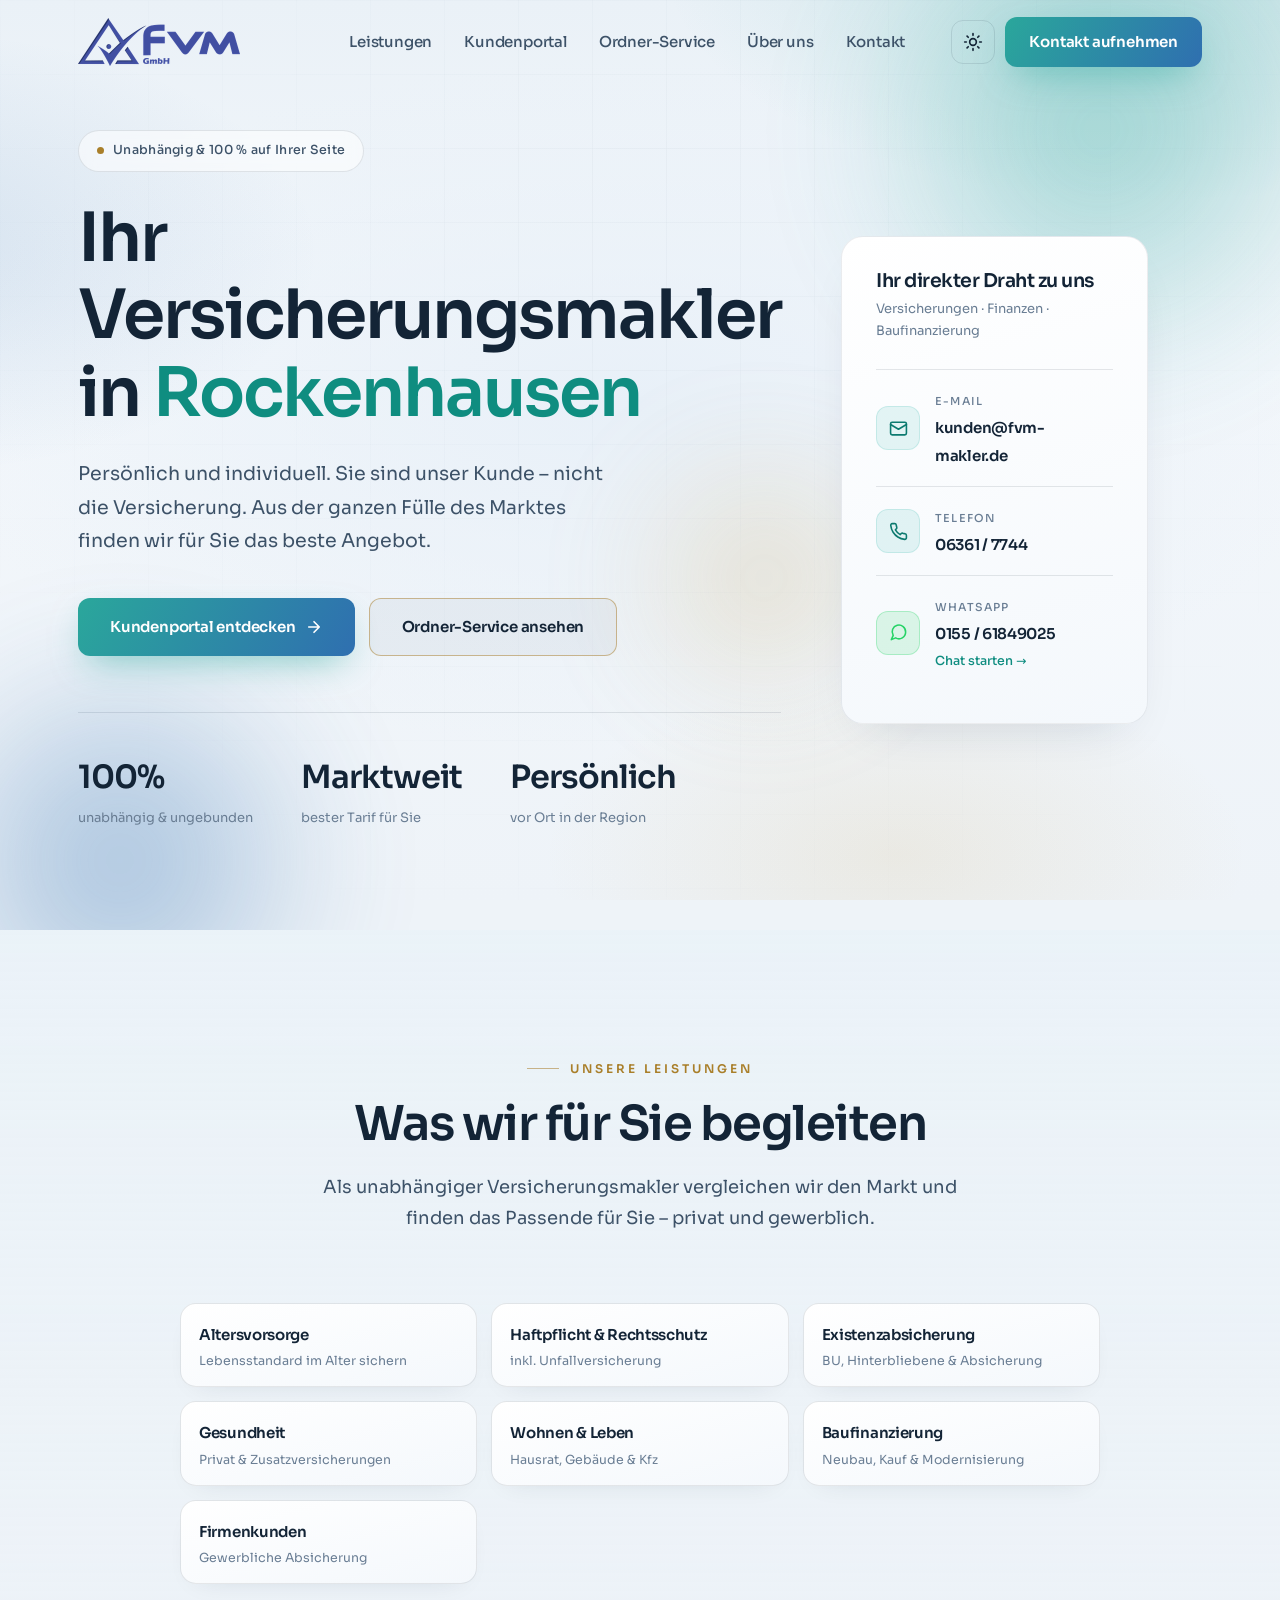
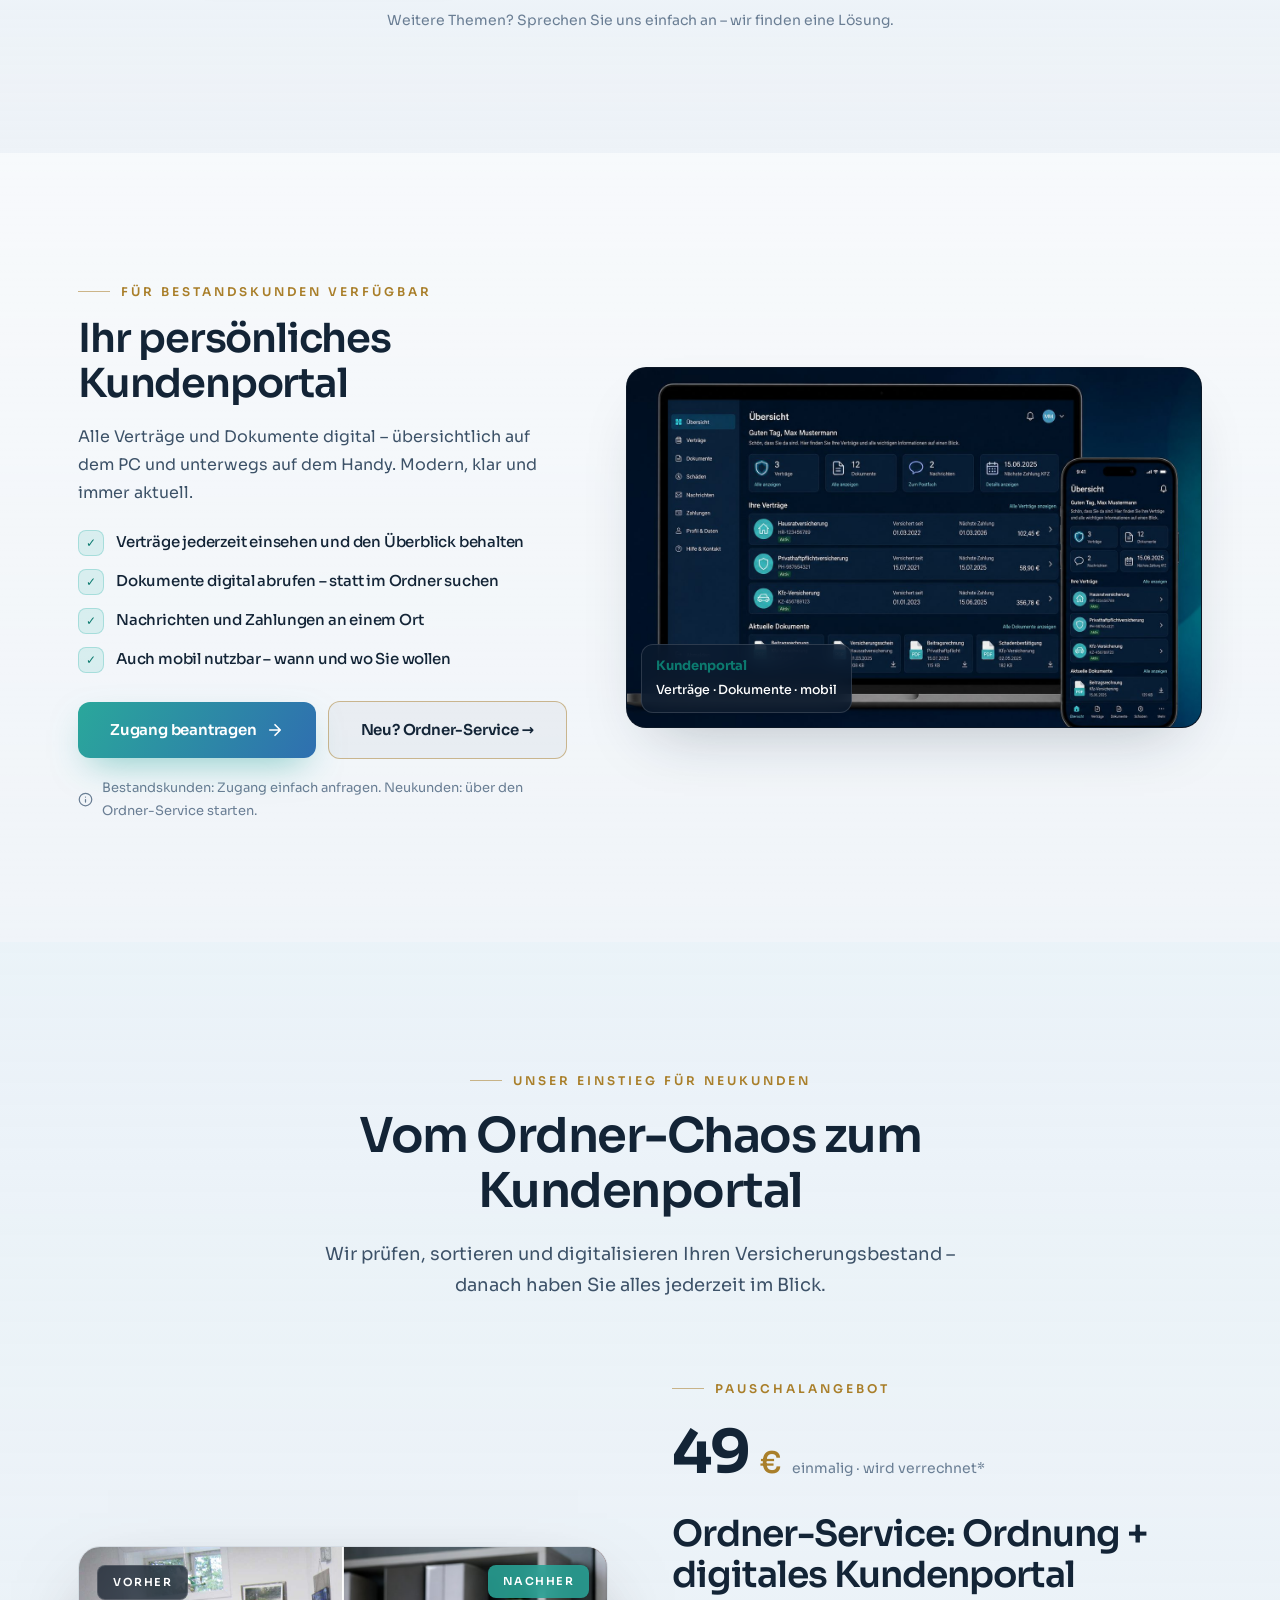
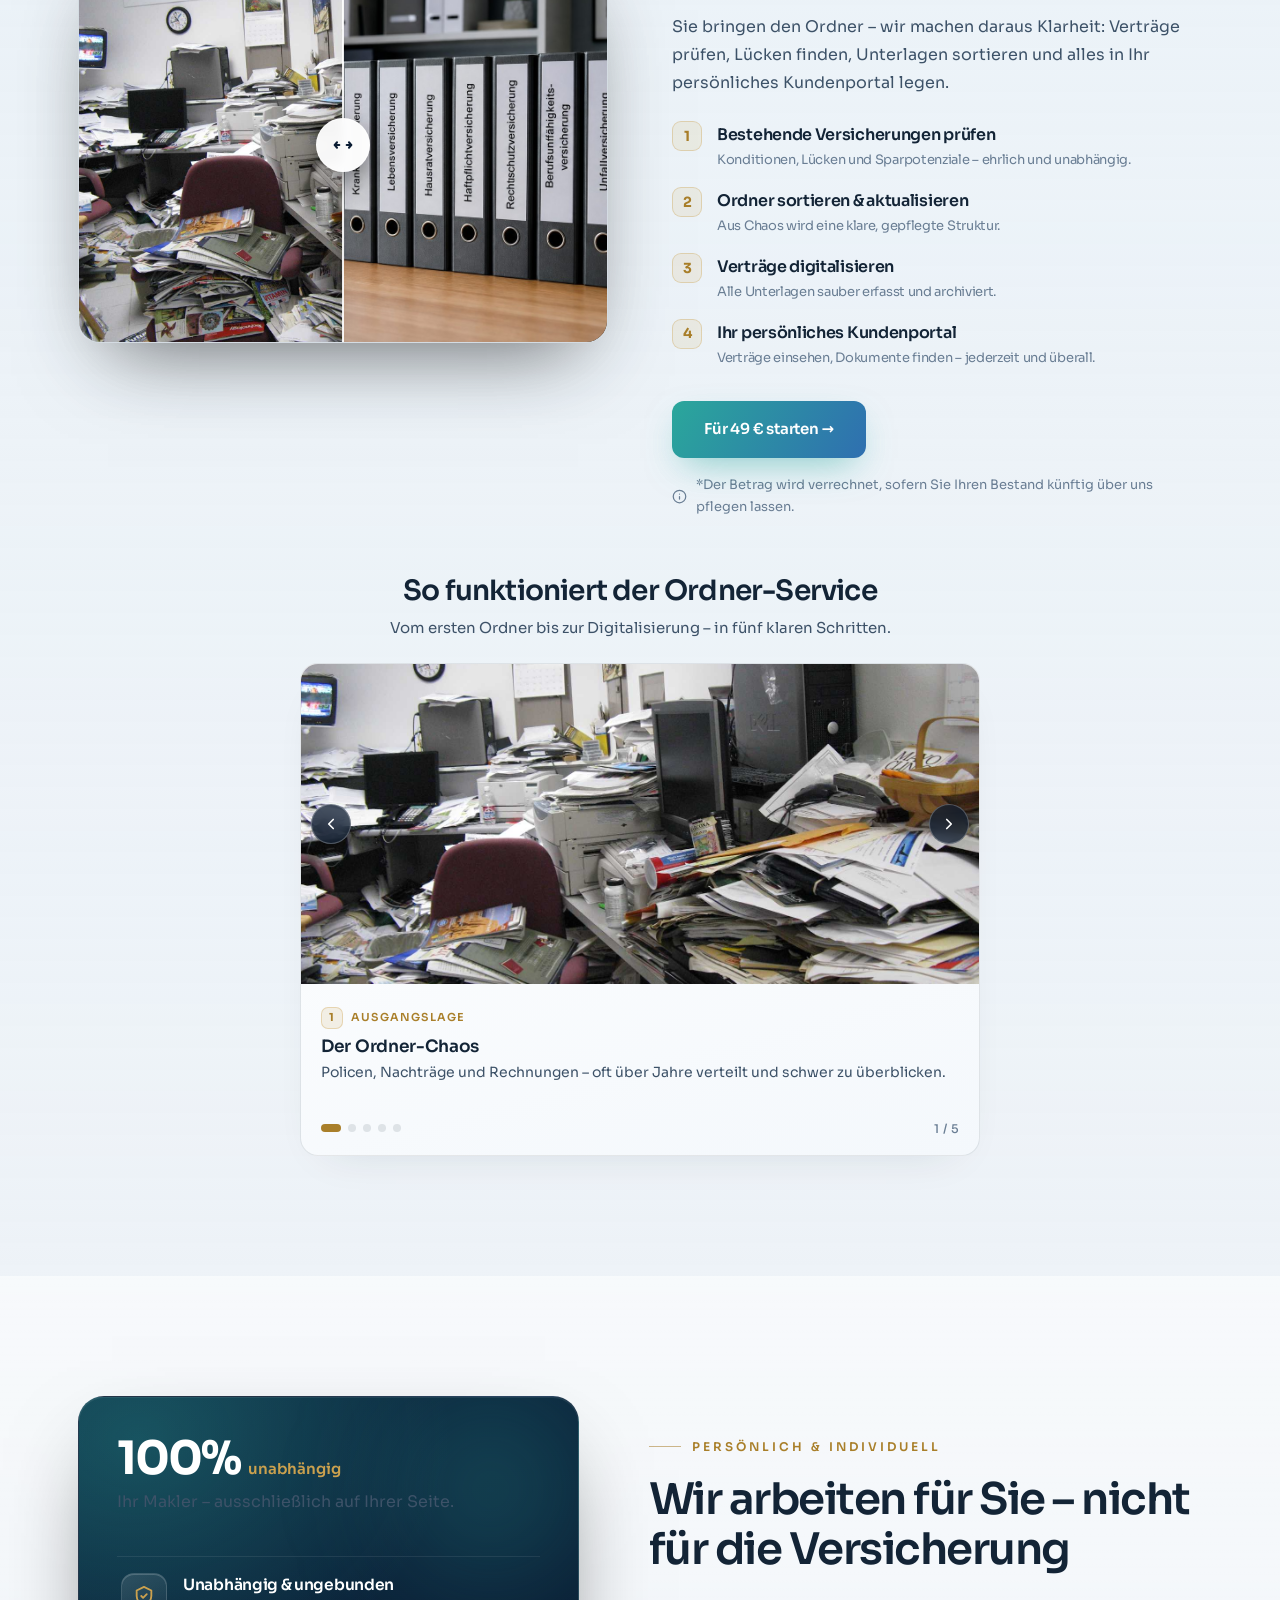
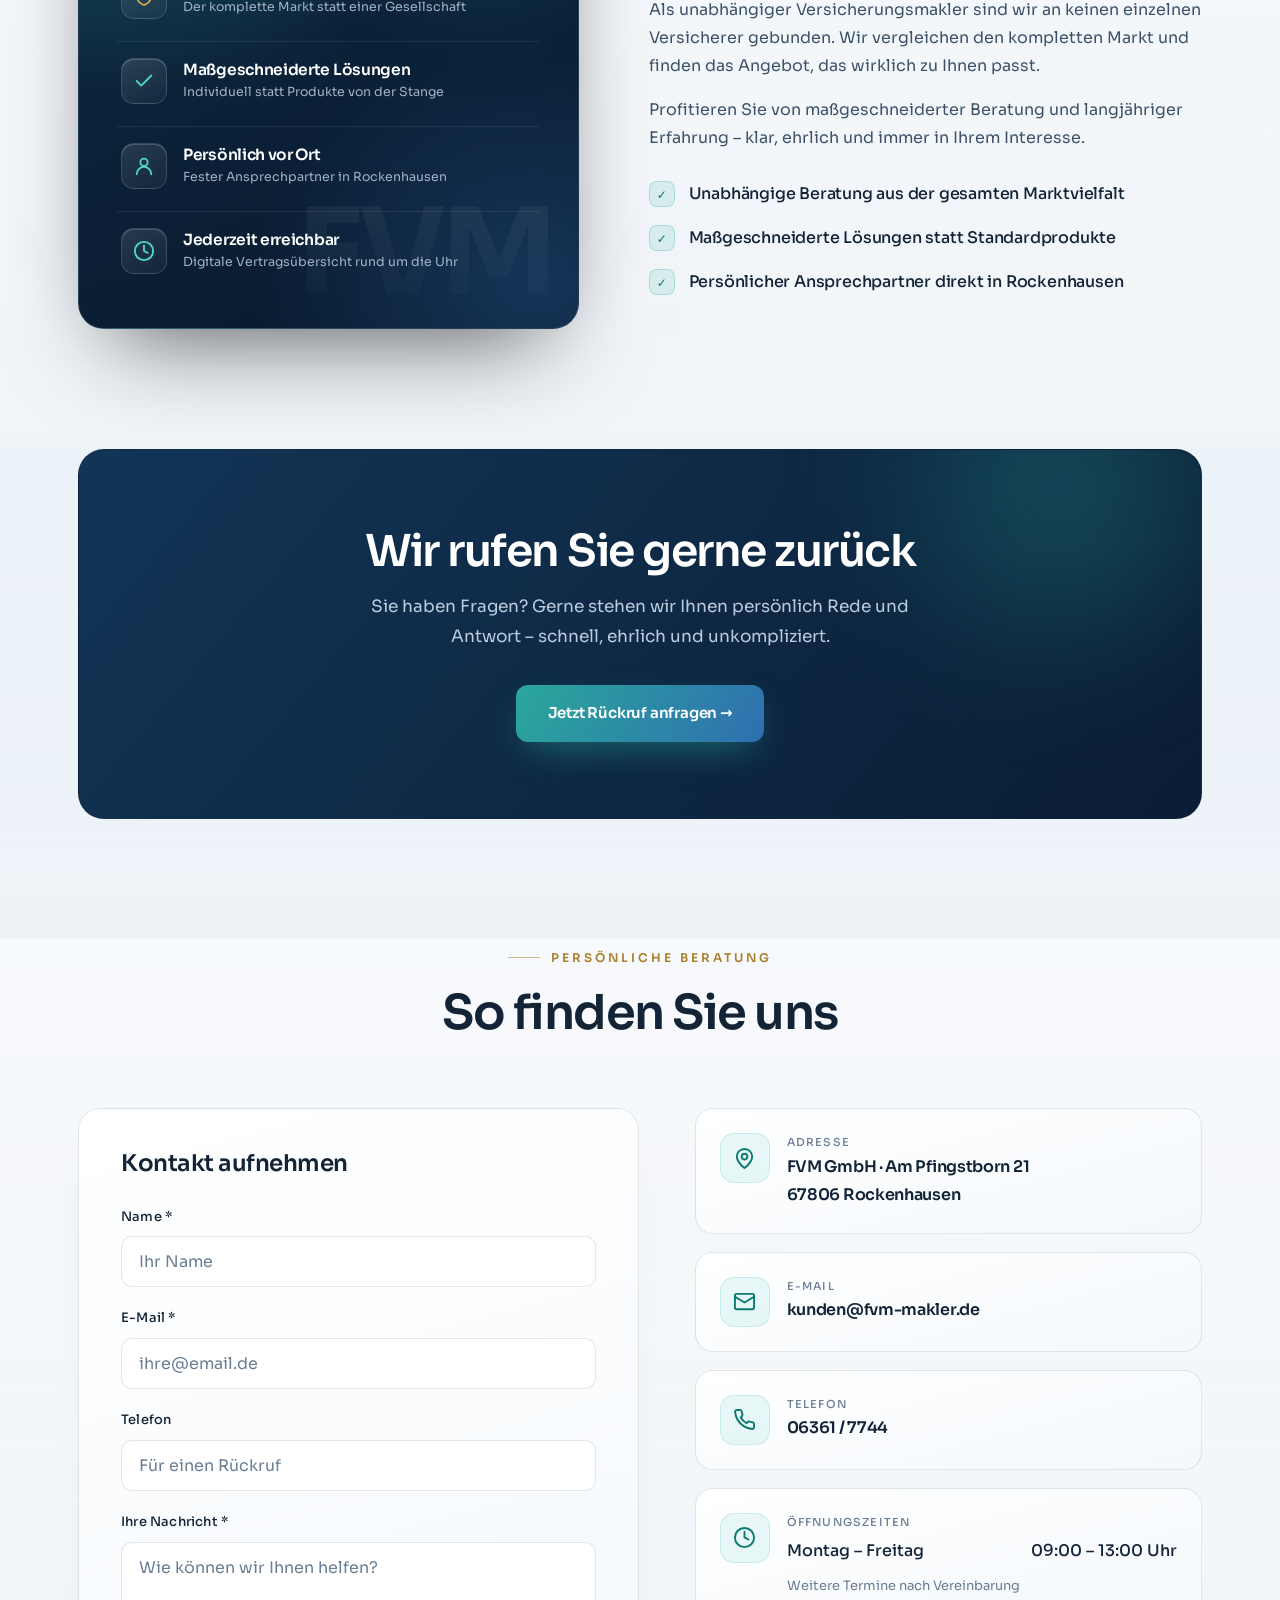
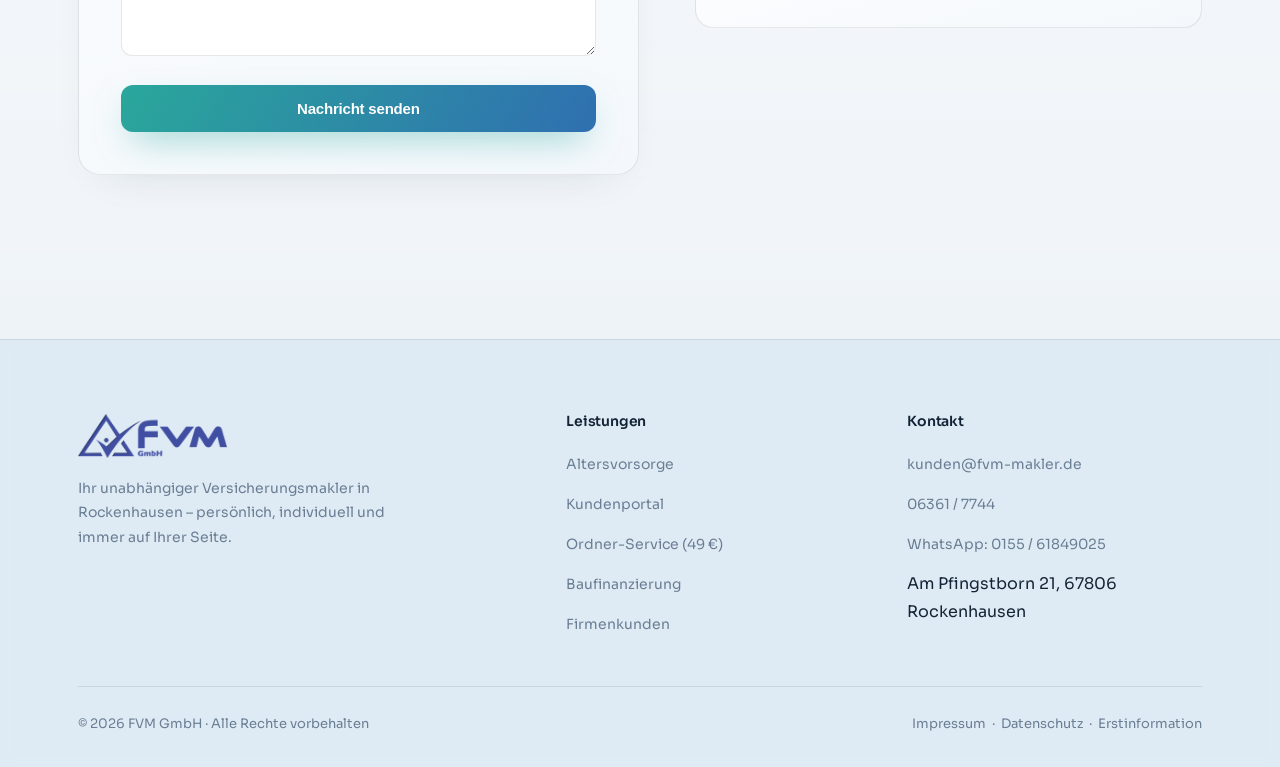
==== index.html @ 905af6f3 "Allow vertical page scroll over before-after image on touch. Co-authored-by: Cursor <cursoragent@cur" ====
<!DOCTYPE html>
<html lang="de" data-theme="light">
<head>
<meta charset="UTF-8">
<meta name="viewport" content="width=device-width, initial-scale=1.0">
<title>FVM GmbH – Ihr Versicherungsmakler in Rockenhausen</title>
<meta name="description" content="FVM GmbH – Ihr unabhängiger Versicherungsmakler in Rockenhausen. Persönliche Beratung, Ordner-Service &amp; digitale Vertragsverwaltung.">
<link rel="icon" type="image/png" href="assets/favicon.png">
<link rel="preconnect" href="https://fonts.googleapis.com">
<link rel="preconnect" href="https://fonts.gstatic.com" crossorigin>
<link href="https://fonts.googleapis.com/css2?family=Sora:wght@300;400;500;600;700;800&display=swap" rel="stylesheet">
<style>
:root, [data-theme="dark"]{
  --bg:#0a1a2f; --ink:#eef3f9; --soft:#aebfd0; --muted:#7387a0; --line:rgba(255,255,255,.08);
  --teal:#33b7ac; --teal2:#4fd6c9; --gold:#cba14e;
  --card-grad:linear-gradient(160deg,rgba(255,255,255,.045),rgba(255,255,255,.014));
  --field-bg:rgba(6,16,30,.55);
  --page-bg:radial-gradient(85% 55% at 82% -8%,#153356 0%,transparent 58%),radial-gradient(65% 48% at -5% 32%,#0d2743 0%,transparent 58%),radial-gradient(75% 55% at 62% 108%,#12314f 0%,transparent 58%),linear-gradient(180deg,#0a1a2f 0%,#0b1d34 42%,#081627 100%);
  --header-bg:rgba(10,26,47,.72); --footer-bg:rgba(5,13,24,.65);
  --grid-op:.022; --hair:rgba(203,161,78,.55);
}
[data-theme="light"]{
  --bg:#eef3f8; --ink:#132436; --soft:#3d5268; --muted:#6a7e94; --line:rgba(19,36,54,.11);
  --teal:#0f8d80; --teal2:#0c7a6f; --gold:#a97f2a;
  --card-grad:linear-gradient(165deg,#ffffff 0%,#f4f8fc 100%);
  --field-bg:#ffffff;
  --page-bg:
    radial-gradient(70% 50% at 90% -5%,rgba(42,167,155,.18) 0%,transparent 55%),
    radial-gradient(60% 45% at -8% 28%,rgba(47,111,176,.14) 0%,transparent 55%),
    radial-gradient(55% 40% at 70% 95%,rgba(203,161,78,.12) 0%,transparent 50%),
    radial-gradient(80% 55% at 50% 45%,#e8f0f8 0%,transparent 70%),
    linear-gradient(180deg,#eaf1f7 0%,#f3f7fb 40%,#eef3f8 100%);
  --header-bg:rgba(238,243,248,.86); --footer-bg:rgba(220,232,242,.78);
  --grid-op:.055; --hair:rgba(169,127,42,.55);
  --section-tint:rgba(255,255,255,.45);
}
*{margin:0;padding:0;box-sizing:border-box}
html{scroll-behavior:smooth;overflow-x:clip}
body{font-family:'Sora',system-ui,sans-serif;color:var(--ink);background:var(--bg);line-height:1.75;-webkit-font-smoothing:antialiased;overflow-x:clip;overscroll-behavior-x:none;width:100%;max-width:100%;transition:background .5s,color .5s;font-weight:400}
h1,h2,h3,h4{font-family:'Sora',sans-serif;line-height:1.14;color:var(--ink);letter-spacing:-1.2px;font-weight:600}
[data-theme="dark"] h1,[data-theme="dark"] h2,[data-theme="dark"] h3,[data-theme="dark"] h4{color:#fff}
a{text-decoration:none;color:inherit}
.container{max-width:1180px;margin:0 auto;padding:0 28px}
.btn{position:relative;display:inline-flex;align-items:center;gap:9px;padding:15px 32px;border-radius:12px;font-weight:600;font-size:15px;letter-spacing:-.2px;transition:.35s cubic-bezier(.2,.8,.2,1);cursor:pointer;border:none;overflow:hidden}
.btn-primary{background:linear-gradient(120deg,#2aa79b,#2f6fb0);color:#fff;box-shadow:0 14px 36px -12px rgba(42,167,155,.6)}
.btn-primary:hover{transform:translateY(-3px);box-shadow:0 22px 46px -12px rgba(42,167,155,.75)}
.btn-primary::after{content:"";position:absolute;inset:0;background:linear-gradient(120deg,transparent,rgba(255,255,255,.35),transparent);transform:translateX(-120%);transition:.6s}
.btn-primary:hover::after{transform:translateX(120%)}
.btn-ghost{background:rgba(255,255,255,.06);color:var(--ink);border:1.5px solid rgba(203,161,78,.55)}
[data-theme="dark"] .btn-ghost{color:#fff;background:rgba(255,255,255,.08)}
[data-theme="light"] .btn-ghost{background:rgba(19,36,54,.04);border-color:rgba(169,127,42,.5)}
.btn-ghost:hover{border-color:var(--gold);background:rgba(203,161,78,.14);transform:translateY(-3px);color:var(--ink)}
[data-theme="dark"] .btn-ghost:hover{color:#fff}
.reveal{opacity:0;transform:translateY(30px);transition:1s cubic-bezier(.2,.8,.2,1)}
.reveal.in{opacity:1;transform:none}

.page-bg{position:fixed;inset:0;z-index:-2;background:var(--page-bg);transition:background .5s}
.page-grid{position:fixed;inset:0;z-index:-1;background-image:linear-gradient(rgba(120,140,160,var(--grid-op)) 1px,transparent 1px),linear-gradient(90deg,rgba(120,140,160,var(--grid-op)) 1px,transparent 1px);background-size:74px 74px;mask-image:radial-gradient(circle at 50% 25%,#000,transparent 88%);pointer-events:none}

/* golden hairline accent */
.eyebrow{display:inline-flex;align-items:center;gap:11px;color:var(--gold);font-weight:600;font-size:12px;letter-spacing:3px;text-transform:uppercase;margin-bottom:18px}
.eyebrow::before{content:"";width:32px;height:1px;background:var(--hair)}

/* HEADER */
header{position:fixed;top:0;left:0;right:0;z-index:220;transition:background .4s,border-color .4s}
header.scrolled{background:var(--header-bg);border-bottom:1px solid var(--line)}
[data-theme="dark"] header.scrolled{background:rgba(10,26,47,.94)}
[data-theme="light"] header.scrolled{background:rgba(238,243,248,.94)}
.nav{display:flex;align-items:center;justify-content:space-between;height:84px;gap:20px;position:relative;z-index:221}
.logo{display:flex;align-items:center;gap:13px;font-weight:700;font-size:21px;letter-spacing:-.5px;color:var(--ink)}
[data-theme="dark"] .logo{color:#fff}
.logo img{height:48px;width:auto;display:block;object-fit:contain}
[data-theme="dark"] .logo img{filter:brightness(0) invert(1)}
[data-theme="light"] .logo img{filter:none}
footer .logo img{height:44px}
.navlinks{display:flex;gap:38px;list-style:none;font-weight:500;font-size:15px;letter-spacing:-.2px;margin:0;padding:0}
.navlinks a{color:var(--soft);transition:.25s;position:relative}
.navlinks a::after{content:"";position:absolute;left:0;bottom:-7px;width:0;height:1.5px;background:var(--gold);transition:.3s}
.navlinks a:hover::after{width:100%}
.navlinks a:hover{color:var(--ink)}
[data-theme="dark"] .navlinks a:hover{color:#fff}
@media(min-width:901px){
  .navlinks{
    position:fixed;top:0;left:max(180px,16vw);right:max(200px,18vw);height:84px;z-index:210;
    align-items:center;justify-content:center;flex-direction:row;gap:32px;
    background:transparent;border:none;transform:none;overflow:visible;
    pointer-events:none;padding:0;width:auto;bottom:auto;max-height:none
  }
  .navlinks li{pointer-events:auto;width:auto}
  .nav-cta-mobile{display:none!important}
}
.nav-actions{display:flex;align-items:center;gap:10px;flex-shrink:0}
.nav-cta-desktop{display:inline-flex}
.theme-toggle{width:44px;height:44px;border-radius:12px;border:1px solid var(--line);background:transparent;color:var(--ink);display:grid;place-items:center;cursor:pointer;transition:border-color .25s,color .25s;flex-shrink:0}
[data-theme="dark"] .theme-toggle{color:#fff}
.theme-toggle:hover{border-color:var(--gold);color:var(--gold)}
.theme-toggle svg{width:20px;height:20px}
.theme-toggle .sun{display:none}
[data-theme="light"] .theme-toggle .sun{display:block}
[data-theme="light"] .theme-toggle .moon{display:none}
.burger{display:none;width:44px;height:44px;border-radius:12px;border:1px solid var(--line);background:transparent;cursor:pointer;color:var(--ink);align-items:center;justify-content:center;flex-shrink:0;transition:.25s}
[data-theme="dark"] .burger{color:#fff}
.burger:hover{border-color:var(--gold);color:var(--gold)}
.burger svg{width:22px;height:22px}
.burger .icon-close{display:none}
.burger.open .icon-menu{display:none}
.burger.open .icon-close{display:block}
.nav-backdrop{position:fixed;inset:0;top:0;background:rgba(4,10,18,.62);backdrop-filter:blur(4px);z-index:180;opacity:0;visibility:hidden;transition:opacity .3s,visibility .3s;pointer-events:none}
.nav-backdrop.open{opacity:1;visibility:visible;pointer-events:auto}
.nav-cta-mobile{display:none}

/* HERO */
.hero{position:relative;min-height:100vh;display:flex;align-items:center;overflow:hidden;padding:130px 0 100px}
.orb{position:absolute;border-radius:50%;filter:blur(70px);opacity:.42;animation:float 16s ease-in-out infinite;z-index:0}
[data-theme="light"] .orb{opacity:.42;filter:blur(60px)}
.orb.a{width:540px;height:540px;background:radial-gradient(circle,#2aa79b,transparent 70%);top:-140px;right:-90px}
.orb.b{width:460px;height:460px;background:radial-gradient(circle,#2f6fb0,transparent 70%);bottom:-160px;left:-110px;animation-delay:-6s}
.orb.c{width:300px;height:300px;background:radial-gradient(circle,#cba14e,transparent 70%);top:46%;left:48%;opacity:.16;animation-delay:-10s}
[data-theme="light"] .orb.c{opacity:.28}
@keyframes float{0%,100%{transform:translate(0,0) scale(1)}50%{transform:translate(34px,-32px) scale(1.07)}}
.hero .container{position:relative;z-index:3;display:grid;grid-template-columns:1.15fr .85fr;gap:60px;align-items:center;width:100%}
.badge{display:inline-flex;align-items:center;gap:9px;background:transparent;border:1px solid var(--line);padding:9px 18px;border-radius:50px;font-size:12.5px;font-weight:500;letter-spacing:.3px;margin-bottom:28px;color:var(--soft)}
.badge .dot{width:7px;height:7px;background:var(--gold);border-radius:50%;animation:pulse 2.4s infinite}
@keyframes pulse{0%{box-shadow:0 0 0 0 rgba(203,161,78,.5)}70%{box-shadow:0 0 0 9px rgba(203,161,78,0)}100%{box-shadow:0 0 0 0 rgba(203,161,78,0)}}
.hero h1{font-size:clamp(40px,5.4vw,68px);font-weight:600;margin-bottom:26px;letter-spacing:-2px}
.hero h1 em{font-style:normal;color:var(--teal2)}
[data-theme="light"] .hero h1 em{color:var(--teal)}
.hero p{font-size:19px;color:var(--soft);max-width:540px;margin-bottom:40px;font-weight:400}
.hero-cta{display:flex;gap:14px;flex-wrap:wrap}
.hero-stats{display:flex;gap:48px;margin-top:56px;padding-top:36px;border-top:1px solid var(--line)}
.hero-stats .num{font-size:32px;font-weight:600;color:var(--ink);letter-spacing:-1px}
[data-theme="dark"] .hero-stats .num{color:#fff}
.hero-stats .lbl{font-size:13px;color:var(--muted);font-weight:400;margin-top:2px}
.glass-card{background:var(--card-grad);border:1px solid var(--line);backdrop-filter:blur(22px);border-radius:22px;padding:34px;box-shadow:0 34px 80px -30px rgba(0,0,0,.55)}
[data-theme="light"] .glass-card{box-shadow:0 22px 50px -28px rgba(19,36,54,.18),0 1px 0 rgba(255,255,255,.8) inset;border-color:rgba(19,36,54,.08)}
[data-theme="light"] section.block:nth-of-type(odd){background:linear-gradient(180deg,rgba(255,255,255,.55),rgba(255,255,255,.15))}
[data-theme="light"] section.block:nth-of-type(even){background:linear-gradient(180deg,rgba(232,242,248,.55),rgba(238,243,248,.2))}
[data-theme="light"] .topic-pill{box-shadow:0 10px 28px -18px rgba(19,36,54,.16)}
[data-theme="light"] .topic-pill:hover{box-shadow:0 16px 36px -20px rgba(19,36,54,.22)}
[data-theme="light"] .info-box,[data-theme="light"] .slider{box-shadow:0 18px 44px -28px rgba(19,36,54,.16)}
[data-theme="light"] .portal-visual{box-shadow:0 28px 60px -28px rgba(19,36,54,.28)}
[data-theme="light"] .badge{background:rgba(255,255,255,.55);backdrop-filter:blur(8px)}
[data-theme="light"] .page-grid{opacity:.85}
.glass-card h3{font-size:19px;margin-bottom:5px;font-weight:600;letter-spacing:-.5px}
.glass-card .sub{font-size:13px;color:var(--muted);margin-bottom:26px;font-weight:400}
.gc-row{display:flex;align-items:center;gap:15px;padding:16px 0;border-top:1px solid var(--line);transition:.25s}
.gc-row:hover{padding-left:4px}
.gc-row .ic{width:44px;height:44px;border-radius:12px;background:rgba(51,183,172,.12);color:var(--teal2);display:grid;place-items:center;flex-shrink:0;border:1px solid rgba(51,183,172,.18)}
.gc-row .k{font-size:11px;color:var(--muted);text-transform:uppercase;letter-spacing:1.2px;font-weight:500}
.gc-row .v{font-weight:600;font-size:15px;color:var(--ink);letter-spacing:-.3px}
[data-theme="dark"] .gc-row .v{color:#fff}
.gc-row svg{width:19px;height:19px}

section.block{padding:120px 0;position:relative}
.head-center{text-align:center;max-width:660px;margin:0 auto 68px}
.head-center .eyebrow{justify-content:center}
.head-center h2{font-size:clamp(32px,4vw,48px);font-weight:600;margin-bottom:20px;letter-spacing:-1.5px}
.head-center p{color:var(--soft);font-size:18px;font-weight:400}

/* ABOUT */
.about{display:grid;grid-template-columns:.95fr 1.05fr;gap:70px;align-items:center}
.about-visual{position:relative;border-radius:26px;min-height:480px;padding:38px;display:flex;flex-direction:column;justify-content:center;gap:6px;background:
  radial-gradient(120% 90% at 12% 8%,rgba(51,183,172,.28),transparent 52%),
  radial-gradient(110% 90% at 92% 92%,rgba(47,111,176,.32),transparent 52%),
  linear-gradient(155deg,#0e2f45 0%,#0b2138 50%,#08182c 100%);
  overflow:hidden;box-shadow:0 40px 90px -34px rgba(0,0,0,.65),inset 0 1px 0 rgba(255,255,255,.07);border:1px solid rgba(255,255,255,.1)}
.about-visual .glow{position:absolute;width:55%;height:55%;top:-10%;right:-10%;background:radial-gradient(circle,rgba(51,183,172,.28),transparent 70%);filter:blur(50px);pointer-events:none;animation:panelglow 10s ease-in-out infinite}
@keyframes panelglow{0%,100%{transform:translate(0,0) scale(1);opacity:.8}50%{transform:translate(-16px,18px) scale(1.1);opacity:1}}
.about-visual .watermark{position:absolute;right:26px;bottom:14px;font-size:120px;font-weight:700;letter-spacing:-6px;line-height:1;background:linear-gradient(180deg,rgba(255,255,255,.06),rgba(255,255,255,.01));-webkit-background-clip:text;background-clip:text;-webkit-text-fill-color:transparent;pointer-events:none}
.panel-head{position:relative;z-index:2;margin-bottom:18px}
.panel-head .kpi{display:flex;align-items:baseline;gap:8px}
.panel-head .kpi b{font-size:46px;font-weight:700;color:#fff;letter-spacing:-2px;line-height:1}
.panel-head .kpi span{font-size:15px;color:#cba14e;font-weight:600}
.panel-head p{color:rgba(238,243,249,.78);font-size:14px;margin-top:6px;font-weight:400}
.trust-item{position:relative;z-index:2;display:flex;align-items:center;gap:16px;padding:16px 4px;border-top:1px solid rgba(255,255,255,.08);transition:.35s cubic-bezier(.2,.8,.2,1)}
.trust-item:hover{padding-left:12px}
.trust-item .ic{width:46px;height:46px;border-radius:13px;background:linear-gradient(150deg,rgba(255,255,255,.12),rgba(255,255,255,.03));border:1px solid rgba(255,255,255,.14);display:grid;place-items:center;color:#4fd6c9;flex-shrink:0;box-shadow:inset 0 1px 0 rgba(255,255,255,.18);transition:.35s}
.trust-item:hover .ic{color:#fff;background:linear-gradient(135deg,#33b7ac,#2f6fb0);border-color:transparent}
.trust-item.gold .ic{color:#cba14e}
.trust-item.gold:hover .ic{background:linear-gradient(135deg,#e0be74,#c19233);color:#fff}
.trust-item .ic svg{width:22px;height:22px}
.trust-item .tt{display:block;font-size:15.5px;font-weight:600;color:#fff;letter-spacing:-.3px;line-height:1.3}
.trust-item .td{display:block;font-size:12.5px;color:rgba(174,191,208,.92);font-weight:400;margin-top:3px;line-height:1.4}
@media(max-width:900px){.about-visual{min-height:auto;padding:30px}.about-visual .watermark{font-size:90px}}
.about h2{font-size:clamp(30px,3.4vw,44px);font-weight:600;margin-bottom:22px;letter-spacing:-1.5px}
.about p{color:var(--soft);font-size:16px;margin-bottom:16px;font-weight:400}
.check-list{list-style:none;margin-top:28px;display:grid;gap:16px}
.check-list li{display:flex;gap:14px;align-items:center;font-weight:500;color:var(--ink);letter-spacing:-.2px}
[data-theme="dark"] .check-list li{color:#fff}
.check-list .ck{width:26px;height:26px;border-radius:8px;background:rgba(51,183,172,.14);border:1px solid rgba(51,183,172,.3);color:var(--teal2);display:grid;place-items:center;font-size:12px;flex-shrink:0}

/* SERVICES */
.topics{max-width:920px;margin:0 auto}
.topics-grid{display:grid;grid-template-columns:repeat(3,1fr);gap:14px;list-style:none;margin:0;padding:0}
.topic-pill{position:relative;display:block;background:var(--card-grad);border:1px solid var(--line);border-radius:16px;padding:18px 18px 16px;overflow:hidden;backdrop-filter:blur(4px);transition:.35s cubic-bezier(.2,.8,.2,1)}
.topic-pill::before{content:"";position:absolute;top:0;left:0;right:0;height:2px;background:linear-gradient(120deg,var(--gold),transparent);transform:scaleX(0);transform-origin:left;transition:.35s}
.topic-pill:hover{transform:translateY(-3px);border-color:rgba(203,161,78,.35);box-shadow:0 18px 40px -28px rgba(0,0,0,.45)}
.topic-pill:hover::before{transform:scaleX(1)}
.topic-pill strong{display:block;font-size:15px;font-weight:600;letter-spacing:-.3px;color:var(--ink);margin-bottom:4px}
[data-theme="dark"] .topic-pill strong{color:#fff}
.topic-pill span{display:block;font-size:12.5px;font-weight:400;color:var(--muted);line-height:1.45}
.topics-note{text-align:center;margin-top:24px;font-size:14px;color:var(--muted);font-weight:400}
@media(max-width:900px){.topics-grid{grid-template-columns:repeat(2,1fr);gap:12px}}
@media(max-width:640px){
  .topics-grid{grid-template-columns:repeat(2,1fr);gap:10px}
  .topic-pill{padding:14px 14px 12px;border-radius:14px}
  .topic-pill strong{font-size:13.5px}
  .topic-pill span{font-size:11.5px}
  .topic-pill:hover{transform:none}
}

/* ORDNER-SERVICE */
.svc{display:grid;grid-template-columns:1fr 1fr;gap:64px;align-items:center}
.ba{position:relative;width:100%;aspect-ratio:4/3;border-radius:22px;overflow:hidden;box-shadow:0 34px 80px -30px rgba(0,0,0,.6);border:1px solid var(--line);user-select:none;touch-action:pan-y;cursor:ew-resize}
.ba img{position:absolute;inset:0;width:100%;height:100%;object-fit:cover;pointer-events:none}
.ba .after{clip-path:inset(0 0 0 50%)}
.ba .lbl{position:absolute;top:18px;z-index:4;padding:7px 15px;border-radius:8px;font-weight:600;font-size:11px;letter-spacing:1.5px;backdrop-filter:blur(8px);pointer-events:none}
.ba .lbl.l{left:18px;background:rgba(15,25,40,.72);color:#fff;border:1px solid rgba(255,255,255,.15)}
.ba .lbl.r{right:18px;background:rgba(42,167,155,.85);color:#fff}
.ba .handle{position:absolute;top:0;bottom:0;left:50%;width:2px;background:rgba(255,255,255,.9);z-index:3;box-shadow:0 0 20px rgba(0,0,0,.5);transform:translateX(-50%);pointer-events:none}
.ba .knob{position:absolute;top:50%;left:50%;transform:translate(-50%,-50%);z-index:5;width:54px;height:54px;border-radius:50%;background:rgba(255,255,255,.95);backdrop-filter:blur(4px);box-shadow:0 10px 28px rgba(0,0,0,.45);display:grid;place-items:center;cursor:ew-resize;color:#0b1d34;border:1px solid rgba(255,255,255,.6);pointer-events:none}
.ba .knob svg{width:22px;height:22px}
.ba .range{position:absolute;inset:0;width:100%;height:100%;opacity:0;cursor:ew-resize;z-index:6;margin:0;pointer-events:none}
@media(hover:hover) and (pointer:fine){.ba .range{pointer-events:auto}}
.svc .price-tag{display:inline-flex;align-items:baseline;gap:11px;margin:6px 0 24px}
.svc .price-tag .amt{font-size:60px;font-weight:700;color:var(--ink);line-height:1;letter-spacing:-2px}
[data-theme="dark"] .svc .price-tag .amt{color:#fff}
.svc .price-tag .cur{font-size:30px;color:var(--gold);font-weight:600}
.svc .price-tag .note{font-size:14px;color:var(--muted);font-weight:400}
.svc h2{font-size:clamp(26px,3vw,36px);font-weight:600;margin-bottom:18px;letter-spacing:-1px}
.svc p{color:var(--soft);font-size:16px;margin-bottom:14px;font-weight:400}
.steps{list-style:none;display:grid;gap:15px;margin:24px 0 32px}
.steps li{display:flex;gap:15px;align-items:flex-start;font-weight:600;color:var(--ink);letter-spacing:-.3px}
[data-theme="dark"] .steps li{color:#fff}
.steps .n{width:30px;height:30px;border-radius:9px;background:rgba(203,161,78,.12);border:1px solid rgba(203,161,78,.35);color:var(--gold);display:grid;place-items:center;font-weight:700;font-size:14px;flex-shrink:0}
.steps small{display:block;color:var(--muted);font-weight:400;font-size:13px}
.hint{display:flex;align-items:center;gap:9px;font-size:13px;color:var(--muted);font-weight:400;margin-top:16px}
.hint svg{flex-shrink:0}
.story{margin-top:56px;max-width:680px;margin-left:auto;margin-right:auto}
.story-head{text-align:center;margin-bottom:22px}
.story-head h3{font-size:clamp(22px,3vw,28px);font-weight:600;margin-bottom:8px;letter-spacing:-.8px}
.story-head p{color:var(--soft);font-size:15px}
.slider{background:var(--card-grad);border:1px solid var(--line);border-radius:18px;overflow:hidden;touch-action:pan-y;overscroll-behavior:contain}
.slider-stage{position:relative;background:#0d1f33;touch-action:pan-y;overscroll-behavior-x:contain;user-select:none;-webkit-user-select:none}
.slider-stage img{width:100%;height:min(38vw,320px);max-height:320px;min-height:180px;object-fit:cover;display:block}
.slider-btn{position:absolute;top:50%;transform:translateY(-50%);width:40px;height:40px;border-radius:50%;border:1px solid rgba(255,255,255,.25);background:rgba(10,26,47,.72);color:#fff;display:grid;place-items:center;cursor:pointer;backdrop-filter:blur(8px);transition:.25s;z-index:2}
.slider-btn:hover{background:rgba(42,167,155,.9);border-color:transparent}
.slider-btn.prev{left:10px}
.slider-btn.next{right:10px}
.slider-btn svg{width:18px;height:18px}
.slider-body{padding:18px 20px 16px}
.slider-step{display:inline-flex;align-items:center;gap:8px;font-size:11px;font-weight:600;letter-spacing:1.2px;text-transform:uppercase;color:var(--gold);margin-bottom:8px}
.slider-step b{width:22px;height:22px;border-radius:7px;background:rgba(203,161,78,.14);border:1px solid rgba(203,161,78,.35);display:grid;place-items:center;font-size:11px}
.slider-body h4{font-size:17px;font-weight:600;margin-bottom:6px;letter-spacing:-.3px}
.slider-body p{font-size:14px;color:var(--soft);font-weight:400;line-height:1.55;margin:0;min-height:2.8em}
.slider-nav{display:flex;align-items:center;justify-content:space-between;gap:12px;padding:0 20px 16px}
.slider-dots{display:flex;gap:7px;align-items:center}
.slider-dots button{width:8px;height:8px;border-radius:50%;border:none;padding:0;background:var(--line);cursor:pointer;transition:.25s}
.slider-dots button[aria-current="true"]{background:var(--gold);width:20px;border-radius:999px}
.slider-count{font-size:12px;color:var(--muted);font-weight:500;letter-spacing:.3px}
.gc-row.wa .ic{background:rgba(37,211,102,.14);color:#25d366;border-color:rgba(37,211,102,.28)}
.gc-row.wa .v{color:var(--ink)}
[data-theme="dark"] .gc-row.wa .v{color:#fff}
.gc-row .v-sub{display:block;font-size:12.5px;font-weight:500;color:var(--teal2);margin-top:3px}
[data-theme="light"] .gc-row .v-sub{color:var(--teal)}
.portal-cta{display:flex;flex-wrap:wrap;gap:12px;align-items:center}
.portal{display:grid;grid-template-columns:1fr 1.15fr;gap:48px;align-items:center}
.portal-copy .eyebrow{margin-bottom:14px}
.portal-copy h2{font-size:clamp(28px,3.4vw,40px);font-weight:600;margin-bottom:16px;letter-spacing:-1.2px}
.portal-copy>p{color:var(--soft);font-size:16px;margin-bottom:22px;max-width:460px}
.portal-points{list-style:none;display:grid;gap:12px;margin:0 0 28px}
.portal-points li{display:flex;gap:12px;align-items:flex-start;font-size:15px;font-weight:500;color:var(--ink);letter-spacing:-.2px}
[data-theme="dark"] .portal-points li{color:#fff}
.portal-points .ck{width:26px;height:26px;border-radius:8px;background:rgba(51,183,172,.14);border:1px solid rgba(51,183,172,.3);color:var(--teal2);display:grid;place-items:center;font-size:12px;flex-shrink:0;margin-top:1px}
.portal-visual{position:relative;border-radius:20px;overflow:hidden;border:1px solid var(--line);background:#0a1524;box-shadow:0 34px 80px -30px rgba(0,0,0,.65)}
.portal-visual img{width:100%;height:auto;display:block;aspect-ratio:16/10;object-fit:cover;object-position:center top}
.portal-visual .badge-float{position:absolute;left:14px;bottom:14px;background:rgba(10,26,47,.82);border:1px solid rgba(255,255,255,.14);backdrop-filter:blur(10px);color:#fff;padding:10px 14px;border-radius:12px;font-size:12.5px;font-weight:500;letter-spacing:-.1px}
.portal-visual .badge-float strong{display:block;color:var(--teal2);font-size:13px;margin-bottom:2px}
@media(max-width:900px){.portal{grid-template-columns:1fr;gap:28px}.portal-copy{order:1}.portal-visual{order:2}}
@media(max-width:640px){
  .story{margin-top:36px}
  .slider-stage img{height:200px;min-height:180px;max-height:220px}
  .slider-btn{width:36px;height:36px}
  .slider-body{padding:14px 16px 12px}
  .slider-nav{padding:0 16px 14px}
  .portal-visual .badge-float{left:10px;bottom:10px;padding:8px 12px;font-size:12px}
}

/* CTA */
.cta-band{position:relative;background:linear-gradient(130deg,#123556,#0a1d34);border:1px solid var(--line);border-radius:26px;padding:76px 56px;text-align:center;overflow:hidden}
.cta-band .orb{opacity:.36}
.cta-band .orb.x{width:420px;height:420px;background:radial-gradient(circle,#2aa79b,transparent 70%);top:-170px;right:-70px}
.cta-band h2{color:#fff;font-size:clamp(30px,3.6vw,44px);font-weight:600;position:relative;margin-bottom:16px;letter-spacing:-1.5px}
.cta-band p{color:#bcccdf;position:relative;margin-bottom:34px;max-width:540px;margin-left:auto;margin-right:auto;font-size:17px;font-weight:400}

/* CONTACT */
.contact-grid{display:grid;grid-template-columns:1.05fr .95fr;gap:56px;align-items:start}
.info-box{background:var(--card-grad);border:1px solid var(--line);border-radius:22px;padding:42px;box-shadow:0 18px 44px -22px rgba(0,0,0,.4);backdrop-filter:blur(4px)}
.info-box h3{font-size:23px;font-weight:600;margin-bottom:28px;letter-spacing:-.5px}
.form-field{margin-bottom:20px}
.form-field label{display:block;font-size:13px;font-weight:500;margin-bottom:8px;color:var(--ink);letter-spacing:.2px}
[data-theme="dark"] .form-field label{color:#fff}
.form-field input,.form-field textarea{width:100%;padding:14px 17px;border:1px solid var(--line);border-radius:11px;font-family:inherit;font-size:16px;background:var(--field-bg);color:var(--ink);transition:.25s;font-weight:400}
.form-field input::placeholder,.form-field textarea::placeholder{color:var(--muted)}
.form-field input:focus,.form-field textarea:focus{outline:none;border-color:var(--gold);box-shadow:0 0 0 3px rgba(203,161,78,.15)}
.info-list{display:grid;gap:18px}
.info-item{display:flex;gap:17px;align-items:flex-start;background:var(--card-grad);border:1px solid var(--line);padding:24px;border-radius:18px;transition:.3s}
.info-item:hover{transform:translateX(5px);border-color:rgba(203,161,78,.3)}
.info-item .ic{width:50px;height:50px;border-radius:14px;background:rgba(51,183,172,.1);color:var(--teal2);display:grid;place-items:center;flex-shrink:0;border:1px solid rgba(51,183,172,.18)}
.info-item .ic svg{width:23px;height:23px}
.info-item .k{font-size:11px;color:var(--muted);text-transform:uppercase;letter-spacing:1.2px;font-weight:500}
.info-item .v{font-weight:600;color:var(--ink);letter-spacing:-.3px}
[data-theme="dark"] .info-item .v{color:#fff}
.hours .row{display:flex;justify-content:space-between;padding:5px 0;font-weight:500;color:var(--ink)}
[data-theme="dark"] .hours .row{color:#fff}

/* FOOTER */
footer{background:var(--footer-bg);border-top:1px solid var(--line);padding:74px 0 32px;margin-top:44px;backdrop-filter:blur(6px)}
.foot-grid{display:grid;grid-template-columns:1.5fr 1fr 1fr;gap:46px;margin-bottom:48px}
footer .logo{margin-bottom:18px}
footer p{font-size:14px;color:var(--muted);max-width:330px;font-weight:400}
footer h4{color:var(--ink);font-weight:600;font-size:14px;margin-bottom:20px;letter-spacing:-.2px}
[data-theme="dark"] footer h4{color:#fff}
footer ul{list-style:none;display:grid;gap:12px}
footer ul a{color:var(--muted);font-size:14px;transition:.25s;font-weight:400}
footer ul a:hover{color:var(--gold)}
.foot-bottom{border-top:1px solid var(--line);padding-top:26px;display:flex;justify-content:space-between;flex-wrap:wrap;gap:12px;font-size:13px;color:var(--muted);font-weight:400}

@media(max-width:900px){
  .hero .container,.about,.contact-grid,.svc{grid-template-columns:1fr}
  .foot-grid{grid-template-columns:1fr}
  .nav-cta-desktop{display:none}
  .burger{display:inline-flex}
  .navlinks{
    position:fixed;top:0;right:0;width:min(320px,88vw);
    height:100dvh;max-height:100dvh;
    margin:0;padding:calc(72px + env(safe-area-inset-top,0px)) 24px calc(28px + env(safe-area-inset-bottom,0px));
    flex-direction:column;gap:6px;justify-content:flex-start;
    background:var(--header-bg);
    border-left:1px solid var(--line);z-index:230;
    transform:translateX(105%);transition:transform .35s cubic-bezier(.2,.8,.2,1);
    display:flex;overflow-x:hidden;overflow-y:auto;-webkit-overflow-scrolling:touch;
    overscroll-behavior:contain;pointer-events:auto
  }
  [data-theme="dark"] .navlinks{background:rgba(10,26,47,.98)}
  [data-theme="light"] .navlinks{background:rgba(238,243,248,.98)}
  .navlinks.open{transform:translateX(0)}
  .navlinks li{width:100%;flex-shrink:0}
  .navlinks a{display:block;padding:14px 12px;border-radius:10px;font-size:16px}
  .navlinks a::after{display:none}
  .navlinks a:hover{background:rgba(51,183,172,.1);color:var(--ink)}
  [data-theme="dark"] .navlinks a:hover{color:#fff}
  .nav-cta-mobile{display:block;width:100%;margin-top:14px;padding-top:18px;border-top:1px solid var(--line)}
  .nav-cta-mobile .btn{width:100%;justify-content:center}
  .nav-backdrop{z-index:225}
  body.nav-open{overflow:hidden;touch-action:none}
  body.nav-open header{background:var(--header-bg)}
  [data-theme="dark"] body.nav-open header{background:rgba(10,26,47,.98)}
  [data-theme="light"] body.nav-open header{background:rgba(238,243,248,.98)}
  .hero .container{gap:36px}
  .hero-stats{gap:24px;flex-wrap:wrap}
  .svc{gap:40px}
  section.block{padding:76px 0}
  .head-center{margin-bottom:48px}
  .cta-band{padding:52px 28px}
}
@media(max-width:640px){
  .container{padding:0 18px}
  .nav{height:72px;gap:10px}
  .logo img{height:46px;max-width:min(200px,56vw)}
  .hero{min-height:auto;padding:88px 0 56px}
  .hero h1{font-size:clamp(28px,8.2vw,38px);letter-spacing:-1px;margin-bottom:18px}
  .hero p{font-size:16px;margin-bottom:28px}
  .hero-cta{flex-direction:column;gap:10px}
  .hero-cta .btn{width:100%;justify-content:center;padding:14px 20px}
  .hero-stats{flex-direction:column;gap:16px;margin-top:36px;padding-top:24px}
  .hero-stats>div{width:100%}
  .glass-card{padding:24px 20px}
  .badge{font-size:11px;padding:8px 14px;margin-bottom:18px}
  .svc .price-tag .amt{font-size:42px}
  .svc .price-tag .cur{font-size:22px}
  .svc h2{font-size:clamp(22px,6vw,28px)}
  .about-visual .watermark{font-size:64px;right:12px}
  .panel-head .kpi b{font-size:36px}
  .ba{aspect-ratio:16/11;max-height:260px}
  .ba .knob{width:46px;height:46px}
  .info-box{padding:28px 22px}
  .contact-grid{gap:32px}
  .cta-band{padding:40px 20px;border-radius:18px}
  .cta-band h2{font-size:clamp(24px,6.5vw,32px)}
  .cta-band p{font-size:15px}
  section.block{padding:56px 0}
  .head-center h2{font-size:clamp(26px,7vw,34px)}
  .head-center p{font-size:16px}
  footer{padding:48px 0 24px}
  .foot-bottom{flex-direction:column;align-items:flex-start;gap:10px}
  .orb.a{width:280px;height:280px;top:-80px;right:-60px}
  .orb.b{width:240px;height:240px;bottom:-90px;left:-70px}
}
</style>
</head>
<body>

<div class="page-bg"></div>
<div class="page-grid"></div>

<div class="nav-backdrop" id="nav-backdrop" aria-hidden="true"></div>
<ul class="navlinks" id="menu">
  <li><a href="#leistungen">Leistungen</a></li>
  <li><a href="#portal">Kundenportal</a></li>
  <li><a href="#service">Ordner-Service</a></li>
  <li><a href="#ueber">Über uns</a></li>
  <li><a href="#kontakt">Kontakt</a></li>
  <li class="nav-cta-mobile"><a href="#kontakt" class="btn btn-primary">Kontakt aufnehmen</a></li>
</ul>
<header id="hdr">
  <div class="container nav">
    <a href="#" class="logo"><img src="assets/fvm-logo.png" alt="FVM GmbH – Versicherungsmakler Rockenhausen" width="324" height="48"></a>
    <div class="nav-actions">
      <button class="theme-toggle" onclick="toggleTheme()" aria-label="Farbmodus wechseln">
        <svg class="moon" viewBox="0 0 24 24" fill="none" stroke="currentColor" stroke-width="2" stroke-linecap="round" stroke-linejoin="round"><path d="M21 12.8A9 9 0 1 1 11.2 3a7 7 0 0 0 9.8 9.8z"/></svg>
        <svg class="sun" viewBox="0 0 24 24" fill="none" stroke="currentColor" stroke-width="2" stroke-linecap="round" stroke-linejoin="round"><circle cx="12" cy="12" r="4"/><path d="M12 2v2M12 20v2M4.9 4.9l1.4 1.4M17.7 17.7l1.4 1.4M2 12h2M20 12h2M4.9 19.1l1.4-1.4M17.7 6.3l1.4-1.4"/></svg>
      </button>
      <a href="#kontakt" class="btn btn-primary nav-cta-desktop" style="padding:12px 24px">Kontakt aufnehmen</a>
      <button class="burger" id="burger" type="button" aria-label="Menü öffnen" aria-expanded="false" aria-controls="menu">
        <svg class="icon-menu" viewBox="0 0 24 24" fill="none" stroke="currentColor" stroke-width="2" stroke-linecap="round"><path d="M4 7h16M4 12h16M4 17h16"/></svg>
        <svg class="icon-close" viewBox="0 0 24 24" fill="none" stroke="currentColor" stroke-width="2" stroke-linecap="round"><path d="M6 6l12 12M18 6 6 18"/></svg>
      </button>
    </div>
  </div>
</header>

<!-- HERO -->
<section class="hero">
  <div class="orb a"></div><div class="orb b"></div><div class="orb c"></div>
  <div class="container">
    <div>
      <span class="badge"><span class="dot"></span> Unabhängig &amp; 100 % auf Ihrer Seite</span>
      <h1>Ihr Versicherungsmakler in <em>Rockenhausen</em></h1>
      <p>Persönlich und individuell. Sie sind unser Kunde – nicht die Versicherung. Aus der ganzen Fülle des Marktes finden wir für Sie das beste Angebot.</p>
      <div class="hero-cta">
        <a href="#portal" class="btn btn-primary">Kundenportal entdecken
          <svg width="18" height="18" viewBox="0 0 24 24" fill="none" stroke="currentColor" stroke-width="2.2" stroke-linecap="round" stroke-linejoin="round"><path d="M5 12h14M12 5l7 7-7 7"/></svg></a>
        <a href="#service" class="btn btn-ghost">Ordner-Service ansehen</a>
      </div>
      <div class="hero-stats">
        <div><div class="num" data-count="100" data-suffix="%">0%</div><div class="lbl">unabhängig &amp; ungebunden</div></div>
        <div><div class="num">Marktweit</div><div class="lbl">bester Tarif für Sie</div></div>
        <div><div class="num">Persönlich</div><div class="lbl">vor Ort in der Region</div></div>
      </div>
    </div>
    <div class="glass-card">
      <h3>Ihr direkter Draht zu uns</h3>
      <div class="sub">Versicherungen · Finanzen · Baufinanzierung</div>
      <a class="gc-row" href="mailto:kunden@fvm-makler.de"><span class="ic"><svg viewBox="0 0 24 24" fill="none" stroke="currentColor" stroke-width="2" stroke-linecap="round" stroke-linejoin="round"><rect x="2" y="4" width="20" height="16" rx="2"/><path d="m22 7-10 6L2 7"/></svg></span><span><span class="k">E-Mail</span><br><span class="v">kunden@fvm-makler.de</span></span></a>
      <a class="gc-row" href="tel:063617744"><span class="ic"><svg viewBox="0 0 24 24" fill="none" stroke="currentColor" stroke-width="2" stroke-linecap="round" stroke-linejoin="round"><path d="M22 16.9v3a2 2 0 0 1-2.2 2 19.8 19.8 0 0 1-8.6-3 19.5 19.5 0 0 1-6-6 19.8 19.8 0 0 1-3-8.6A2 2 0 0 1 4.1 2h3a2 2 0 0 1 2 1.7c.1 1 .4 1.9.7 2.8a2 2 0 0 1-.5 2.1L8.1 9.9a16 16 0 0 0 6 6l1.3-1.3a2 2 0 0 1 2.1-.4c.9.3 1.8.6 2.8.7a2 2 0 0 1 1.7 2z"/></svg></span><span><span class="k">Telefon</span><br><span class="v">06361 / 7744</span></span></a>
      <a class="gc-row wa" href="https://wa.me/4915561849025?text=Hallo%2C%20ich%20habe%20eine%20Anfrage%20an%20die%20FVM%20GmbH."><span class="ic"><svg viewBox="0 0 24 24" fill="none" stroke="currentColor" stroke-width="2" stroke-linecap="round" stroke-linejoin="round"><path d="M21 11.5a8.4 8.4 0 0 1-12.6 7.3L3 21l2.3-5.4A8.5 8.5 0 1 1 21 11.5z"/></svg></span><span><span class="k">WhatsApp</span><br><span class="v">0155 / 61849025</span><span class="v-sub">Chat starten →</span></span></a>
    </div>
  </div>
</section>

<!-- SERVICES -->
<section class="block" id="leistungen">
  <div class="container">
    <div class="head-center reveal">
      <div class="eyebrow">Unsere Leistungen</div>
      <h2>Was wir für Sie begleiten</h2>
      <p>Als unabhängiger Versicherungsmakler vergleichen wir den Markt und finden das Passende für Sie – privat und gewerblich.</p>
    </div>
    <div class="topics">
      <ul class="topics-grid">
        <li class="topic-pill reveal"><strong>Altersvorsorge</strong><span>Lebensstandard im Alter sichern</span></li>
        <li class="topic-pill reveal"><strong>Haftpflicht &amp; Rechtsschutz</strong><span>inkl. Unfallversicherung</span></li>
        <li class="topic-pill reveal"><strong>Existenzabsicherung</strong><span>BU, Hinterbliebene &amp; Absicherung</span></li>
        <li class="topic-pill reveal"><strong>Gesundheit</strong><span>Privat &amp; Zusatzversicherungen</span></li>
        <li class="topic-pill reveal"><strong>Wohnen &amp; Leben</strong><span>Hausrat, Gebäude &amp; Kfz</span></li>
        <li class="topic-pill reveal"><strong>Baufinanzierung</strong><span>Neubau, Kauf &amp; Modernisierung</span></li>
        <li class="topic-pill reveal"><strong>Firmenkunden</strong><span>Gewerbliche Absicherung</span></li>
      </ul>
      <p class="topics-note reveal">Weitere Themen? Sprechen Sie uns einfach an – wir finden eine Lösung.</p>
    </div>
  </div>
</section>

<!-- KUNDENPORTAL -->
<section class="block" id="portal">
  <div class="container">
    <div class="portal">
      <div class="portal-copy reveal">
        <div class="eyebrow">Für Bestandskunden verfügbar</div>
        <h2>Ihr persönliches Kundenportal</h2>
        <p>Alle Verträge und Dokumente digital – übersichtlich auf dem PC und unterwegs auf dem Handy. Modern, klar und immer aktuell.</p>
        <ul class="portal-points">
          <li><span class="ck">✓</span><span>Verträge jederzeit einsehen und den Überblick behalten</span></li>
          <li><span class="ck">✓</span><span>Dokumente digital abrufen – statt im Ordner suchen</span></li>
          <li><span class="ck">✓</span><span>Nachrichten und Zahlungen an einem Ort</span></li>
          <li><span class="ck">✓</span><span>Auch mobil nutzbar – wann und wo Sie wollen</span></li>
        </ul>
        <div class="portal-cta">
          <a href="#kontakt" class="btn btn-primary">Zugang beantragen
            <svg width="18" height="18" viewBox="0 0 24 24" fill="none" stroke="currentColor" stroke-width="2.2" stroke-linecap="round" stroke-linejoin="round"><path d="M5 12h14M12 5l7 7-7 7"/></svg></a>
          <a href="#service" class="btn btn-ghost">Neu? Ordner-Service →</a>
        </div>
        <div class="hint" style="margin-top:18px">
          <svg width="15" height="15" viewBox="0 0 24 24" fill="none" stroke="currentColor" stroke-width="2" stroke-linecap="round" stroke-linejoin="round"><circle cx="12" cy="12" r="10"/><path d="M12 16v-4M12 8h.01"/></svg>
          Bestandskunden: Zugang einfach anfragen. Neukunden: über den Ordner-Service starten.
        </div>
      </div>
      <div class="portal-visual reveal">
        <img src="assets/kundenportal.jpg" alt="FVM Kundenportal auf Laptop und Smartphone – Übersicht mit Verträgen und Dokumenten" width="1600" height="1000" loading="lazy">
        <div class="badge-float"><strong>Kundenportal</strong>Verträge · Dokumente · mobil</div>
      </div>
    </div>
  </div>
</section>

<!-- ORDNER-SERVICE -->
<section class="block" id="service">
  <div class="container">
    <div class="head-center reveal">
      <div class="eyebrow">Unser Einstieg für Neukunden</div>
      <h2>Vom Ordner-Chaos zum Kundenportal</h2>
      <p>Wir prüfen, sortieren und digitalisieren Ihren Versicherungsbestand – danach haben Sie alles jederzeit im Blick.</p>
    </div>
    <div class="svc">
      <div class="ba reveal" id="ba">
        <img class="before" src="assets/ordner-01-chaos.jpg" alt="Chaotischer Schreibtisch voller Versicherungsunterlagen">
        <img class="after" id="afterImg" src="assets/ordner-04-ordnen.jpg" alt="Sauber sortierte Versicherungsordner">
        <span class="lbl l">VORHER</span>
        <span class="lbl r">NACHHER</span>
        <div class="handle" id="handle"></div>
        <div class="knob" id="knob"><svg viewBox="0 0 24 24" fill="none" stroke="currentColor" stroke-width="2.2" stroke-linecap="round" stroke-linejoin="round"><path d="M8 12H3"/><path d="m5.5 9-2.5 3 2.5 3"/><path d="M16 12h5"/><path d="m18.5 9 2.5 3-2.5 3"/></svg></div>
        <input class="range" id="range" type="range" min="0" max="100" value="50" aria-label="Vorher-Nachher-Regler">
      </div>
      <div class="reveal">
        <div class="eyebrow">Pauschalangebot</div>
        <div class="price-tag"><span class="amt">49</span><span class="cur">€</span><span class="note">einmalig · wird verrechnet*</span></div>
        <h2>Ordner-Service: Ordnung + digitales Kundenportal</h2>
        <p>Sie bringen den Ordner – wir machen daraus Klarheit: Verträge prüfen, Lücken finden, Unterlagen sortieren und alles in Ihr persönliches Kundenportal legen.</p>
        <ul class="steps">
          <li><span class="n">1</span><span>Bestehende Versicherungen prüfen<small>Konditionen, Lücken und Sparpotenziale – ehrlich und unabhängig.</small></span></li>
          <li><span class="n">2</span><span>Ordner sortieren &amp; aktualisieren<small>Aus Chaos wird eine klare, gepflegte Struktur.</small></span></li>
          <li><span class="n">3</span><span>Verträge digitalisieren<small>Alle Unterlagen sauber erfasst und archiviert.</small></span></li>
          <li><span class="n">4</span><span>Ihr persönliches Kundenportal<small>Verträge einsehen, Dokumente finden – jederzeit und überall.</small></span></li>
        </ul>
        <a href="#kontakt" class="btn btn-primary">Für 49 € starten →</a>
        <div class="hint">
          <svg width="15" height="15" viewBox="0 0 24 24" fill="none" stroke="currentColor" stroke-width="2" stroke-linecap="round" stroke-linejoin="round"><circle cx="12" cy="12" r="10"/><path d="M12 16v-4M12 8h.01"/></svg>
          *Der Betrag wird verrechnet, sofern Sie Ihren Bestand künftig über uns pflegen lassen.
        </div>
      </div>
    </div>

    <div class="story reveal">
      <div class="story-head">
        <h3>So funktioniert der Ordner-Service</h3>
        <p>Vom ersten Ordner bis zur Digitalisierung – in fünf klaren Schritten.</p>
      </div>
      <div class="slider" id="story-slider" aria-roledescription="Karussell">
        <div class="slider-stage">
          <button type="button" class="slider-btn prev" id="story-prev" aria-label="Vorheriger Schritt">
            <svg viewBox="0 0 24 24" fill="none" stroke="currentColor" stroke-width="2.2" stroke-linecap="round" stroke-linejoin="round"><path d="m15 18-6-6 6-6"/></svg>
          </button>
          <img id="story-img" src="assets/ordner-01-chaos.jpg" alt="Ungeordnete Versicherungsunterlagen" width="1600" height="900">
          <button type="button" class="slider-btn next" id="story-next" aria-label="Nächster Schritt">
            <svg viewBox="0 0 24 24" fill="none" stroke="currentColor" stroke-width="2.2" stroke-linecap="round" stroke-linejoin="round"><path d="m9 18 6-6-6-6"/></svg>
          </button>
        </div>
        <div class="slider-body">
          <div class="slider-step"><b id="story-num">1</b> <span id="story-label">Ausgangslage</span></div>
          <h4 id="story-title">Der Ordner-Chaos</h4>
          <p id="story-text">Policen, Nachträge und Rechnungen – oft über Jahre verteilt und schwer zu überblicken.</p>
        </div>
        <div class="slider-nav">
          <div class="slider-dots" id="story-dots" role="tablist" aria-label="Schritte"></div>
          <div class="slider-count"><span id="story-pos">1</span> / 5</div>
        </div>
      </div>
    </div>
  </div>
</section>

<!-- ABOUT -->
<section class="block" id="ueber">
  <div class="container about">
    <div class="about-visual reveal">
      <div class="glow"></div>
      <div class="watermark">FVM</div>
      <div class="panel-head">
        <div class="kpi"><b>100%</b><span>unabhängig</span></div>
        <p>Ihr Makler – ausschließlich auf Ihrer Seite.</p>
      </div>
      <div class="trust-item gold"><span class="ic"><svg viewBox="0 0 24 24" fill="none" stroke="currentColor" stroke-width="2" stroke-linecap="round" stroke-linejoin="round"><path d="M12 2 4 6v6c0 5 3.5 8 8 10 4.5-2 8-5 8-10V6z"/><path d="m9 12 2 2 4-4"/></svg></span><span><span class="tt">Unabhängig &amp; ungebunden</span><span class="td">Der komplette Markt statt einer Gesellschaft</span></span></div>
      <div class="trust-item"><span class="ic"><svg viewBox="0 0 24 24" fill="none" stroke="currentColor" stroke-width="2" stroke-linecap="round" stroke-linejoin="round"><path d="M20 6 9 17l-5-5"/></svg></span><span><span class="tt">Maßgeschneiderte Lösungen</span><span class="td">Individuell statt Produkte von der Stange</span></span></div>
      <div class="trust-item"><span class="ic"><svg viewBox="0 0 24 24" fill="none" stroke="currentColor" stroke-width="2" stroke-linecap="round" stroke-linejoin="round"><circle cx="12" cy="8" r="4"/><path d="M4 21a8 8 0 0 1 16 0"/></svg></span><span><span class="tt">Persönlich vor Ort</span><span class="td">Fester Ansprechpartner in Rockenhausen</span></span></div>
      <div class="trust-item"><span class="ic"><svg viewBox="0 0 24 24" fill="none" stroke="currentColor" stroke-width="2" stroke-linecap="round" stroke-linejoin="round"><circle cx="12" cy="12" r="10"/><path d="M12 6v6l4 2"/></svg></span><span><span class="tt">Jederzeit erreichbar</span><span class="td">Digitale Vertragsübersicht rund um die Uhr</span></span></div>
    </div>
    <div class="reveal">
      <div class="eyebrow">Persönlich &amp; individuell</div>
      <h2>Wir arbeiten für Sie – nicht für die Versicherung</h2>
      <p>Als unabhängiger Versicherungsmakler sind wir an keinen einzelnen Versicherer gebunden. Wir vergleichen den kompletten Markt und finden das Angebot, das wirklich zu Ihnen passt.</p>
      <p>Profitieren Sie von maßgeschneiderter Beratung und langjähriger Erfahrung – klar, ehrlich und immer in Ihrem Interesse.</p>
      <ul class="check-list">
        <li><span class="ck">✓</span> Unabhängige Beratung aus der gesamten Marktvielfalt</li>
        <li><span class="ck">✓</span> Maßgeschneiderte Lösungen statt Standardprodukte</li>
        <li><span class="ck">✓</span> Persönlicher Ansprechpartner direkt in Rockenhausen</li>
      </ul>
    </div>
  </div>
</section>

<!-- CTA -->
<section class="block" style="padding-top:0">
  <div class="container">
    <div class="cta-band reveal">
      <div class="orb x"></div>
      <h2>Wir rufen Sie gerne zurück</h2>
      <p>Sie haben Fragen? Gerne stehen wir Ihnen persönlich Rede und Antwort – schnell, ehrlich und unkompliziert.</p>
      <a href="#kontakt" class="btn btn-primary">Jetzt Rückruf anfragen →</a>
    </div>
  </div>
</section>

<!-- CONTACT -->
<section class="block" id="kontakt" style="padding-top:0">
  <div class="container">
    <div class="head-center reveal">
      <div class="eyebrow">Persönliche Beratung</div>
      <h2>So finden Sie uns</h2>
    </div>
    <div class="contact-grid">
      <div class="info-box reveal">
        <h3>Kontakt aufnehmen</h3>
        <form onsubmit="alert('Vielen Dank für Ihre Nachricht! (Demo-Formular)');return false;">
          <div class="form-field"><label>Name *</label><input required placeholder="Ihr Name"></div>
          <div class="form-field"><label>E-Mail *</label><input required type="email" placeholder="ihre@email.de"></div>
          <div class="form-field"><label>Telefon</label><input placeholder="Für einen Rückruf"></div>
          <div class="form-field"><label>Ihre Nachricht *</label><textarea required rows="4" placeholder="Wie können wir Ihnen helfen?"></textarea></div>
          <button class="btn btn-primary" style="width:100%;justify-content:center">Nachricht senden</button>
        </form>
      </div>
      <div class="info-list reveal">
        <div class="info-item"><div class="ic"><svg viewBox="0 0 24 24" fill="none" stroke="currentColor" stroke-width="2" stroke-linecap="round" stroke-linejoin="round"><path d="M20 10c0 6-8 12-8 12s-8-6-8-12a8 8 0 0 1 16 0z"/><circle cx="12" cy="10" r="3"/></svg></div><div><div class="k">Adresse</div><div class="v">FVM GmbH · Am Pfingstborn 21<br>67806 Rockenhausen</div></div></div>
        <div class="info-item"><div class="ic"><svg viewBox="0 0 24 24" fill="none" stroke="currentColor" stroke-width="2" stroke-linecap="round" stroke-linejoin="round"><rect x="2" y="4" width="20" height="16" rx="2"/><path d="m22 7-10 6L2 7"/></svg></div><div><div class="k">E-Mail</div><a class="v" href="mailto:kunden@fvm-makler.de">kunden@fvm-makler.de</a></div></div>
        <div class="info-item"><div class="ic"><svg viewBox="0 0 24 24" fill="none" stroke="currentColor" stroke-width="2" stroke-linecap="round" stroke-linejoin="round"><path d="M22 16.9v3a2 2 0 0 1-2.2 2 19.8 19.8 0 0 1-8.6-3 19.5 19.5 0 0 1-6-6 19.8 19.8 0 0 1-3-8.6A2 2 0 0 1 4.1 2h3a2 2 0 0 1 2 1.7c.1 1 .4 1.9.7 2.8a2 2 0 0 1-.5 2.1L8.1 9.9a16 16 0 0 0 6 6l1.3-1.3a2 2 0 0 1 2.1-.4c.9.3 1.8.6 2.8.7a2 2 0 0 1 1.7 2z"/></svg></div><div><div class="k">Telefon</div><a class="v" href="tel:063617744">06361 / 7744</a></div></div>
        <div class="info-item"><div class="ic"><svg viewBox="0 0 24 24" fill="none" stroke="currentColor" stroke-width="2" stroke-linecap="round" stroke-linejoin="round"><circle cx="12" cy="12" r="10"/><path d="M12 6v6l4 2"/></svg></div><div style="flex:1"><div class="k">Öffnungszeiten</div><div class="hours"><div class="row"><span>Montag – Freitag</span><span>09:00 – 13:00 Uhr</span></div><div class="row" style="color:var(--muted);font-weight:400;font-size:13px"><span>Weitere Termine nach Vereinbarung</span></div></div></div></div>
      </div>
    </div>
  </div>
</section>

<footer>
  <div class="container">
    <div class="foot-grid">
      <div>
        <div class="logo"><img src="assets/fvm-logo.png" alt="FVM GmbH" width="297" height="44"></div>
        <p>Ihr unabhängiger Versicherungsmakler in Rockenhausen – persönlich, individuell und immer auf Ihrer Seite.</p>
      </div>
      <div><h4>Leistungen</h4><ul>
        <li><a href="#leistungen">Altersvorsorge</a></li>
        <li><a href="#portal">Kundenportal</a></li>
        <li><a href="#service">Ordner-Service (49 €)</a></li>
        <li><a href="#leistungen">Baufinanzierung</a></li>
        <li><a href="#leistungen">Firmenkunden</a></li>
      </ul></div>
      <div><h4>Kontakt</h4><ul>
        <li><a href="mailto:kunden@fvm-makler.de">kunden@fvm-makler.de</a></li>
        <li><a href="tel:063617744">06361 / 7744</a></li>
        <li><a href="https://wa.me/4915561849025?text=Hallo%2C%20ich%20habe%20eine%20Anfrage%20an%20die%20FVM%20GmbH.">WhatsApp: 0155 / 61849025</a></li>
        <li>Am Pfingstborn 21, 67806 Rockenhausen</li>
      </ul></div>
    </div>
    <div class="foot-bottom">
      <span>© 2026 FVM GmbH · Alle Rechte vorbehalten</span>
      <span><a href="impressum.html">Impressum</a> &nbsp;·&nbsp; <a href="datenschutz.html">Datenschutz</a> &nbsp;·&nbsp; <a href="erstinformation.html">Erstinformation</a></span>
    </div>
  </div>
</footer>

<script>
function toggleTheme(){
  const h=document.documentElement;
  const next=h.getAttribute('data-theme')==='dark'?'light':'dark';
  h.setAttribute('data-theme',next);
  try{localStorage.setItem('fvm-theme',next)}catch(e){}
}
try{const t=localStorage.getItem('fvm-theme');if(t)document.documentElement.setAttribute('data-theme',t)}catch(e){}
const menu=document.getElementById('menu');
const burger=document.getElementById('burger');
const backdrop=document.getElementById('nav-backdrop');
function setNavOpen(open){
  if(!menu||!burger||!backdrop)return;
  menu.classList.toggle('open',open);
  burger.classList.toggle('open',open);
  backdrop.classList.toggle('open',open);
  document.body.classList.toggle('nav-open',open);
  burger.setAttribute('aria-expanded',open?'true':'false');
  burger.setAttribute('aria-label',open?'Menü schließen':'Menü öffnen');
  backdrop.setAttribute('aria-hidden',open?'false':'true');
}
function toggleNav(){setNavOpen(!menu.classList.contains('open'))}
if(burger)burger.addEventListener('click',toggleNav);
if(backdrop)backdrop.addEventListener('click',()=>setNavOpen(false));
if(menu)menu.querySelectorAll('a').forEach(a=>a.addEventListener('click',()=>setNavOpen(false)));
document.addEventListener('keydown',e=>{if(e.key==='Escape')setNavOpen(false)});
const hdr=document.getElementById('hdr');
window.addEventListener('scroll',()=>{hdr.classList.toggle('scrolled',window.scrollY>30)});
const io=new IntersectionObserver((es)=>{es.forEach(e=>{if(e.isIntersecting){e.target.classList.add('in');io.unobserve(e.target)}})},{threshold:.12});
let pillI=0,revealI=0;
document.querySelectorAll('.reveal').forEach((el)=>{
  const delay=el.classList.contains('topic-pill')?(pillI++)*70:(revealI++%3)*90;
  el.style.transitionDelay=delay+'ms';
  io.observe(el);
});
/* Nur auf Touch-Geräten: seitliches Page-Ziehen blockieren, vertikales Scrollen bleibt frei */
(function(){
  if(!window.matchMedia('(hover: none) and (pointer: coarse)').matches)return;
  let sx=0,sy=0,axis=null;
  document.addEventListener('touchstart',e=>{
    if(!e.touches[0])return;
    sx=e.touches[0].clientX;sy=e.touches[0].clientY;axis=null;
  },{passive:true});
  document.addEventListener('touchmove',e=>{
    if(!e.touches[0]||e.touches.length>1)return;
    if(e.target.closest('.slider-stage,.navlinks.open'))return;
    const dx=e.touches[0].clientX-sx;
    const dy=e.touches[0].clientY-sy;
    if(!axis){
      if(Math.abs(dx)<12&&Math.abs(dy)<12)return;
      axis=Math.abs(dx)>Math.abs(dy)*1.25?'x':'y';
    }
    if(axis==='x')e.preventDefault();
  },{passive:false});
})();
const co=new IntersectionObserver((es)=>{es.forEach(e=>{if(e.isIntersecting){const el=e.target,t=+el.dataset.count,sf=el.dataset.suffix||'';let n=0;const step=()=>{n+=t/40;if(n<t){el.textContent=Math.round(n)+sf;requestAnimationFrame(step)}else el.textContent=t+sf};step();co.unobserve(el)}})},{threshold:.5});
document.querySelectorAll('[data-count]').forEach(c=>co.observe(c));
const ba=document.getElementById('ba'),range=document.getElementById('range'),afterImg=document.getElementById('afterImg'),handle=document.getElementById('handle'),knob=document.getElementById('knob');
function setPos(v){
  v=Math.max(0,Math.min(100,+v));
  if(afterImg)afterImg.style.clipPath='inset(0 0 0 '+v+'%)';
  if(handle)handle.style.left=v+'%';
  if(knob)knob.style.left=v+'%';
  if(range)range.value=String(v);
}
if(range){range.addEventListener('input',e=>setPos(e.target.value));setPos(50)}
/* Touch: vertikal scrollen, horizontal = Vorher/Nachher */
(function(){
  if(!ba)return;
  let sx=0,sy=0,axis=null,dragging=false;
  function pctFromX(clientX){
    const r=ba.getBoundingClientRect();
    return ((clientX-r.left)/r.width)*100;
  }
  ba.addEventListener('touchstart',e=>{
    if(!e.touches[0])return;
    sx=e.touches[0].clientX;sy=e.touches[0].clientY;axis=null;dragging=false;
  },{passive:true});
  ba.addEventListener('touchmove',e=>{
    if(!e.touches[0])return;
    const dx=e.touches[0].clientX-sx;
    const dy=e.touches[0].clientY-sy;
    if(!axis){
      if(Math.abs(dx)<10&&Math.abs(dy)<10)return;
      axis=Math.abs(dx)>Math.abs(dy)*1.1?'x':'y';
    }
    if(axis==='x'){
      dragging=true;
      e.preventDefault();
      setPos(pctFromX(e.touches[0].clientX));
    }
  },{passive:false});
  ba.addEventListener('touchend',()=>{axis=null;dragging=false},{passive:true});
  /* Maus/Pointer zusätzlich zum Range */
  ba.addEventListener('pointerdown',e=>{
    if(e.pointerType==='touch')return;
    if(e.target===range)return;
    ba.setPointerCapture(e.pointerId);
    dragging=true;
    setPos(pctFromX(e.clientX));
  });
  ba.addEventListener('pointermove',e=>{
    if(!dragging||e.pointerType==='touch')return;
    setPos(pctFromX(e.clientX));
  });
  ba.addEventListener('pointerup',()=>{dragging=false});
  ba.addEventListener('pointercancel',()=>{dragging=false});
})();
const storySlides=[
  {src:'assets/ordner-01-chaos.jpg',alt:'Ungeordnete Versicherungsunterlagen',label:'Ausgangslage',title:'Der Ordner-Chaos',text:'Policen, Nachträge und Rechnungen – oft über Jahre verteilt und schwer zu überblicken.'},
  {src:'assets/ordner-02-uebergabe.jpg',alt:'Übergabe der Unterlagen an den Makler',label:'Übergabe',title:'Sie geben ab – wir übernehmen',text:'Persönlich in Rockenhausen oder per Absprache. Einmal abgeben reicht.'},
  {src:'assets/ordner-03-pruefen.jpg',alt:'Prüfung der Versicherungsverträge',label:'Prüfung',title:'Verträge unter die Lupe',text:'Wir prüfen Ihren Bestand auf Sinn, Lücken und bessere Alternativen am Markt.'},
  {src:'assets/ordner-04-ordnen.jpg',alt:'Sauber sortierte Versicherungsordner',label:'Ordnung',title:'Alles an seinem Platz',text:'Strukturierte Ordner statt Zettelwirtschaft – für Sie und für uns als Makler.'},
  {src:'assets/ordner-05-digital.jpg',alt:'Digitalisierung der Versicherungsdokumente',label:'Digitalisierung',title:'Papier wird digital',text:'Ihre Unterlagen werden erfasst und sicher abgelegt – kein Suchen mehr in Stapeln.'}
];
(function(){
  const root=document.getElementById('story-slider');
  if(!root)return;
  const img=document.getElementById('story-img');
  const num=document.getElementById('story-num');
  const label=document.getElementById('story-label');
  const title=document.getElementById('story-title');
  const text=document.getElementById('story-text');
  const pos=document.getElementById('story-pos');
  const dots=document.getElementById('story-dots');
  const totalEl=root.querySelector('.slider-count');
  if(totalEl)totalEl.innerHTML='<span id="story-pos">1</span> / '+storySlides.length;
  let i=0;
  storySlides.forEach((_,idx)=>{
    const b=document.createElement('button');
    b.type='button';
    b.setAttribute('aria-label','Schritt '+(idx+1));
    b.addEventListener('click',()=>go(idx));
    dots.appendChild(b);
  });
  function go(n){
    i=(n+storySlides.length)%storySlides.length;
    const s=storySlides[i];
    img.src=s.src;img.alt=s.alt;
    num.textContent=String(i+1);
    label.textContent=s.label;
    title.textContent=s.title;
    text.textContent=s.text;
    const posNow=document.getElementById('story-pos');
    if(posNow)posNow.textContent=String(i+1);
    [...dots.children].forEach((d,di)=>d.setAttribute('aria-current',di===i?'true':'false'));
  }
  document.getElementById('story-prev').addEventListener('click',()=>go(i-1));
  document.getElementById('story-next').addEventListener('click',()=>go(i+1));
  let tx=0,ty=0,locking=false,axis=null;
  const stage=root.querySelector('.slider-stage')||root;
  stage.addEventListener('touchstart',e=>{
    const t=e.changedTouches[0];
    tx=t.clientX;ty=t.clientY;locking=false;axis=null;
  },{passive:true});
  stage.addEventListener('touchmove',e=>{
    if(!e.touches[0])return;
    const dx=e.touches[0].clientX-tx;
    const dy=e.touches[0].clientY-ty;
    if(!axis){
      if(Math.abs(dx)<8&&Math.abs(dy)<8)return;
      axis=Math.abs(dx)>Math.abs(dy)?'x':'y';
    }
    if(axis==='x'){
      locking=true;
      e.preventDefault();
    }
  },{passive:false});
  stage.addEventListener('touchend',e=>{
    if(axis!=='x'&&!locking){axis=null;return;}
    const dx=e.changedTouches[0].clientX-tx;
    if(Math.abs(dx)>48)go(i+(dx<0?1:-1));
    axis=null;locking=false;
  },{passive:true});
  go(0);
})();
</script>
</body>
</html>
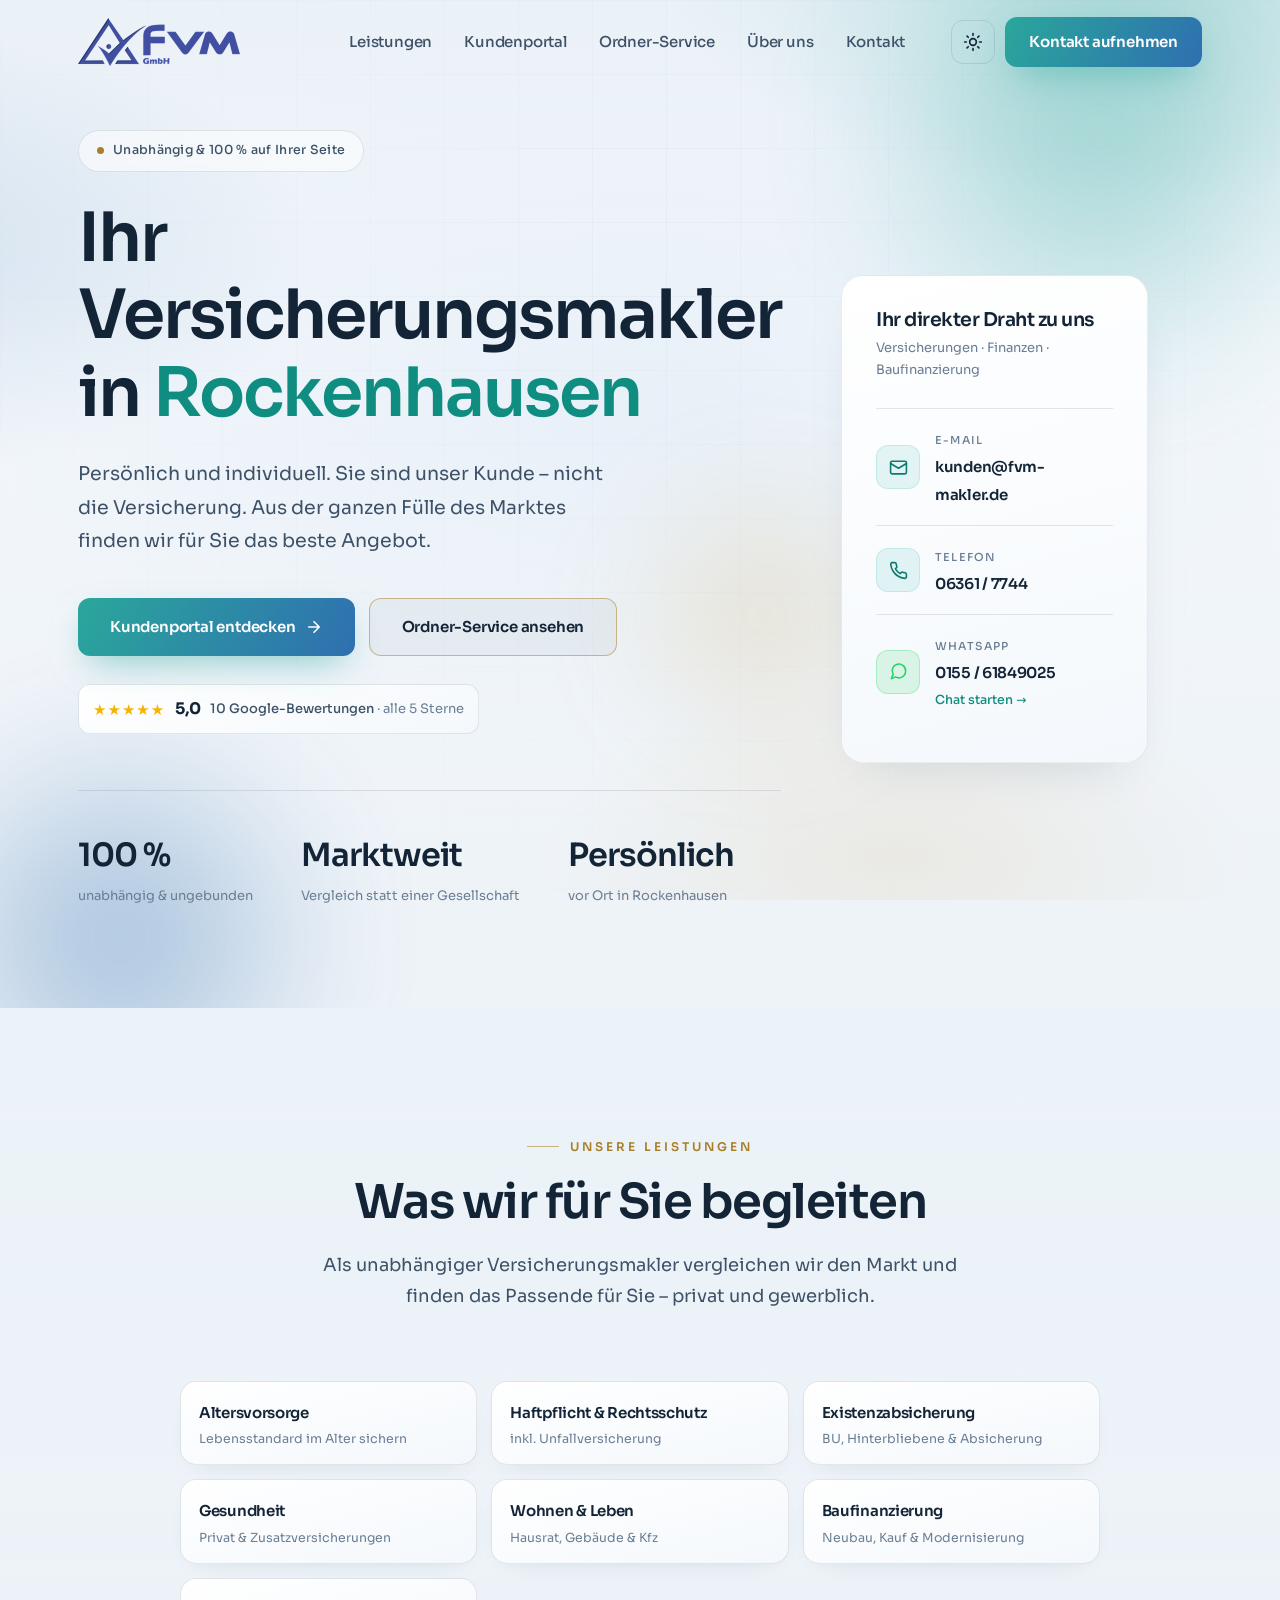
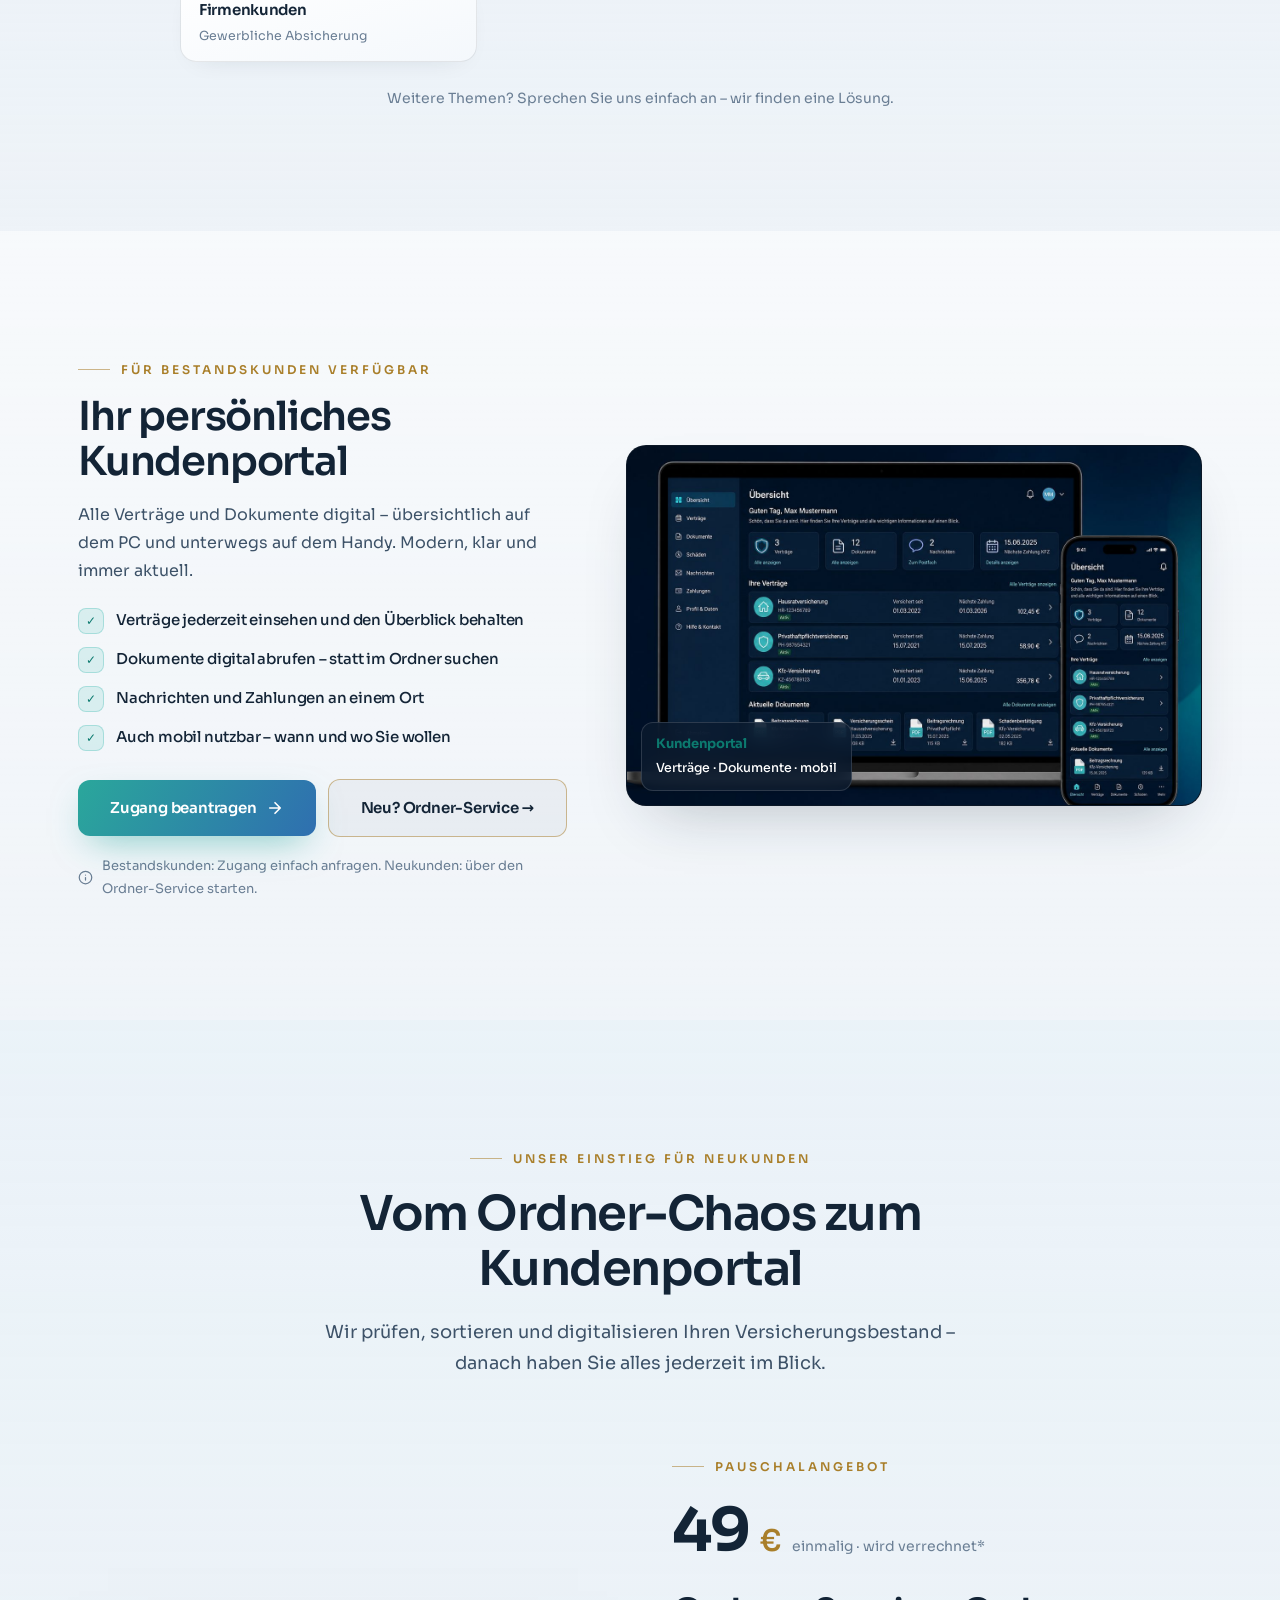
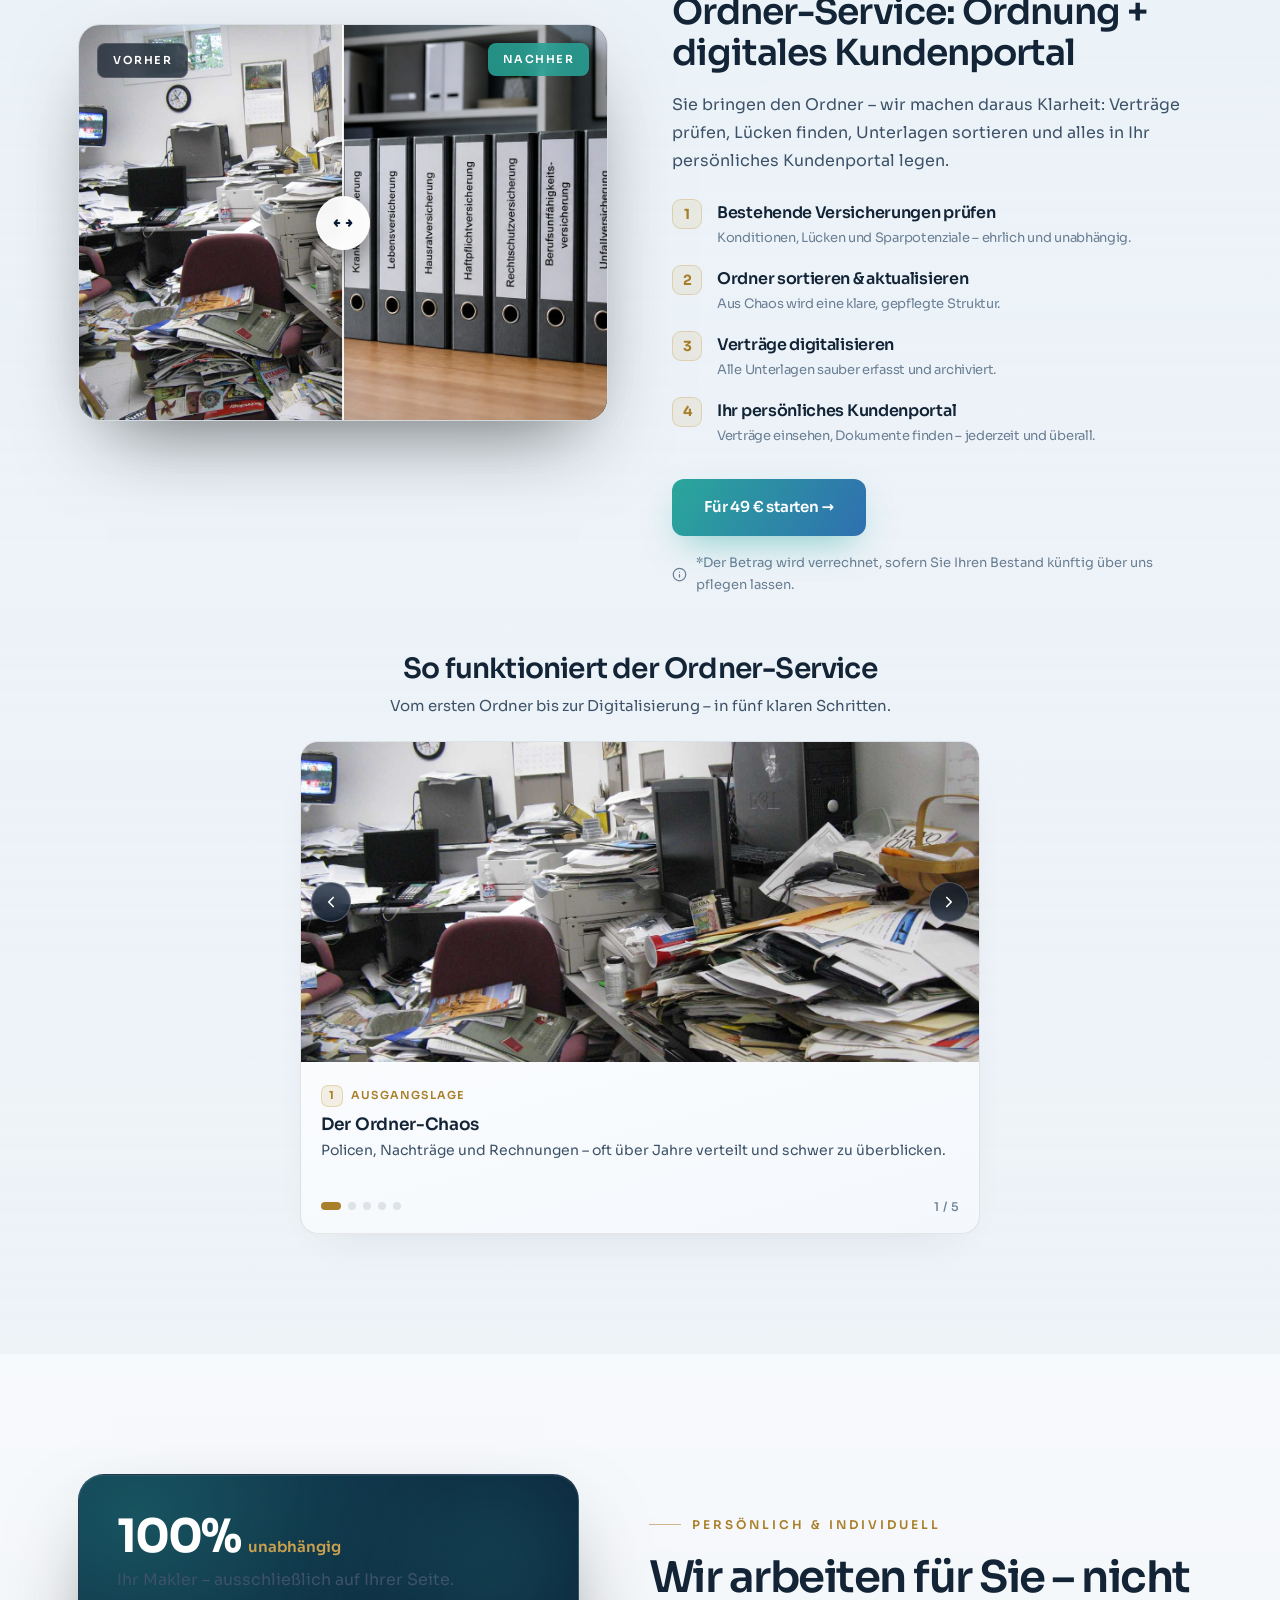
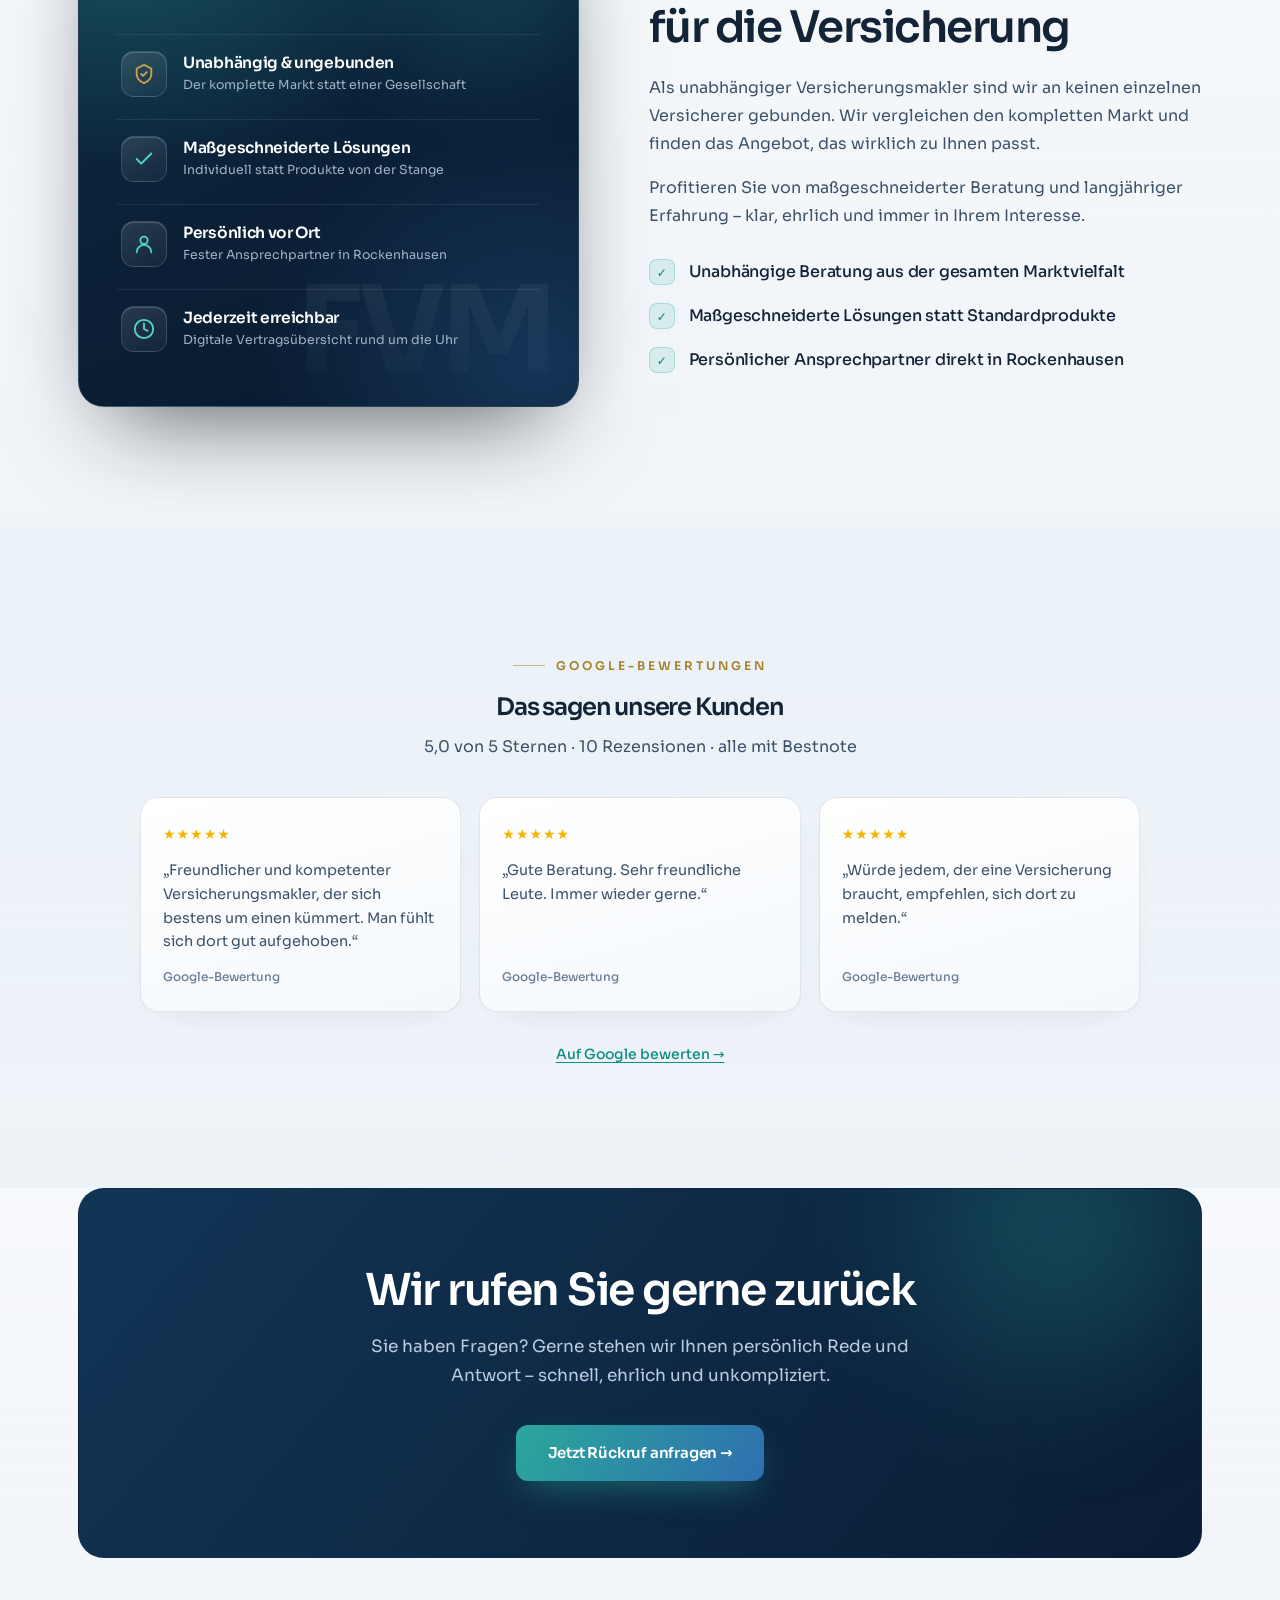
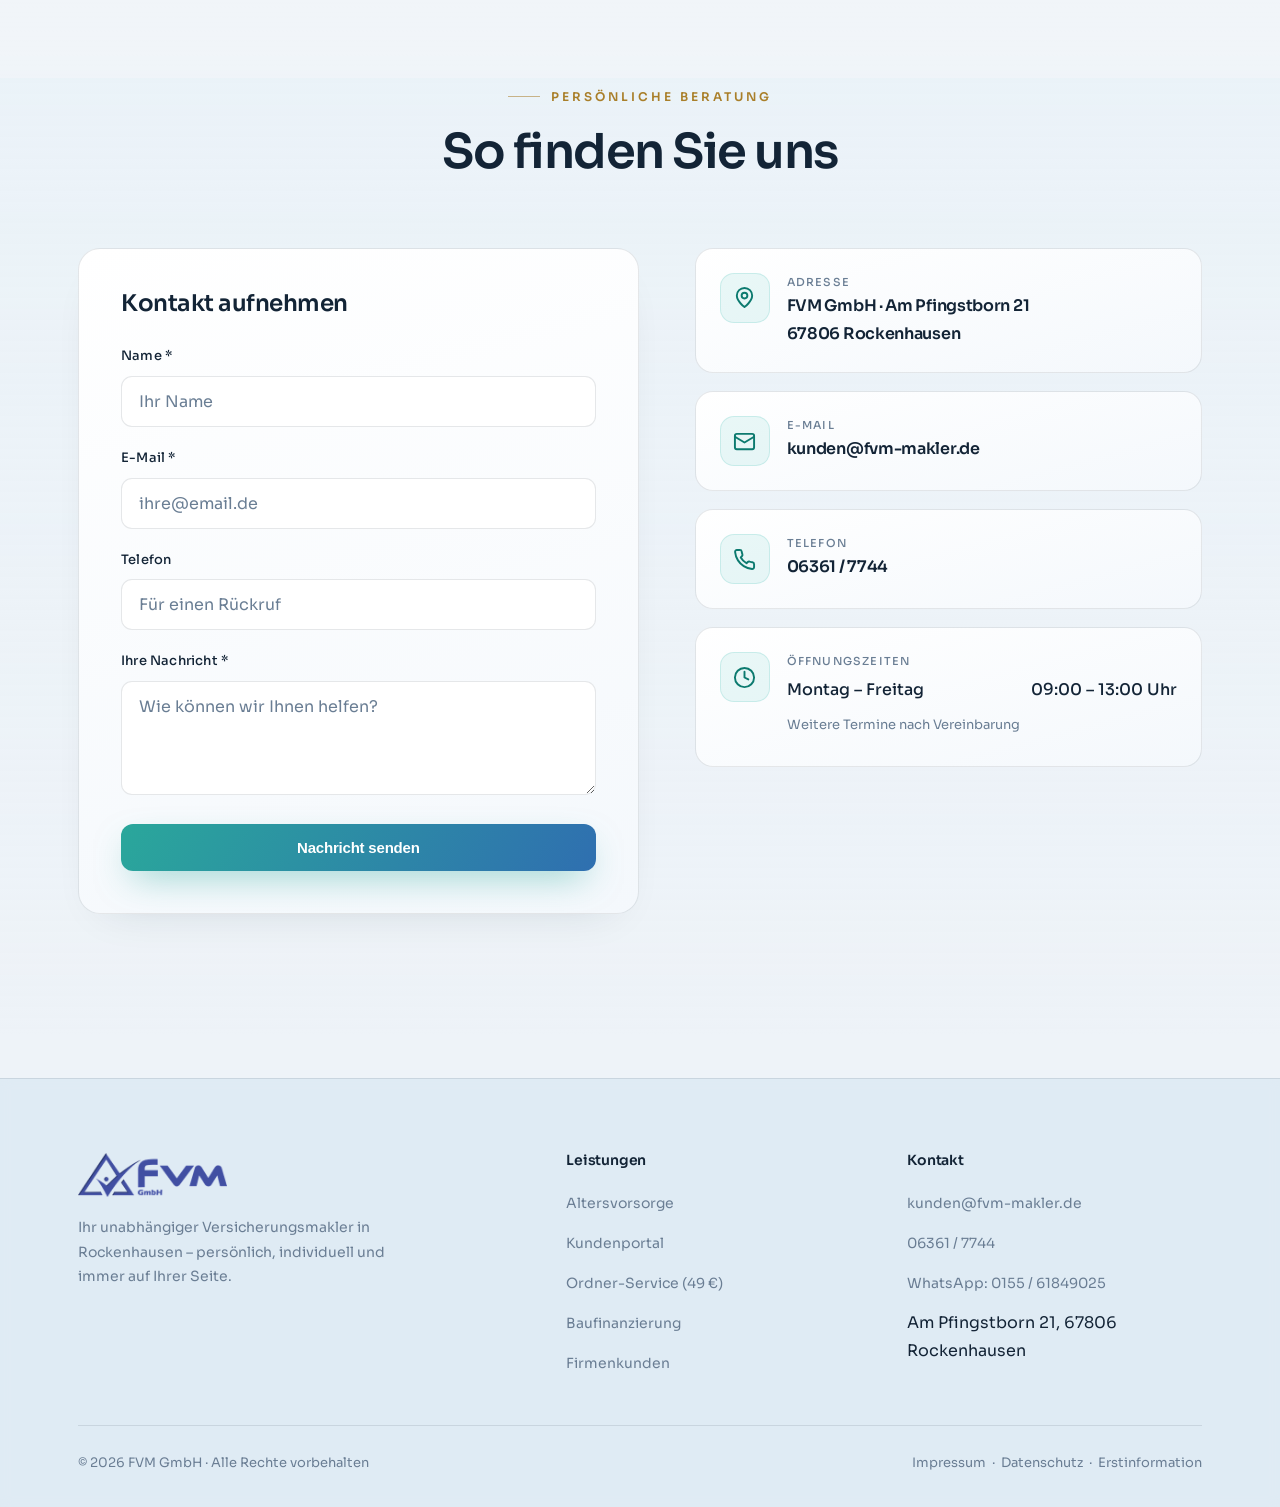
==== commit 3dfc49a6: "Add Google reviews trust badge and quote section. Co-authored-by: Cursor <cursoragent@cursor.com>" ====
--- a/index.html
+++ b/index.html
@@ -131,6 +131,30 @@
 .hero-stats .num{font-size:32px;font-weight:600;color:var(--ink);letter-spacing:-1px}
 [data-theme="dark"] .hero-stats .num{color:#fff}
 .hero-stats .lbl{font-size:13px;color:var(--muted);font-weight:400;margin-top:2px}
+.g-rating{display:inline-flex;align-items:center;gap:10px;margin-top:28px;padding:10px 14px;border-radius:12px;border:1px solid var(--line);background:var(--card-grad);text-decoration:none;color:inherit;transition:.25s;max-width:100%}
+.g-rating:hover{border-color:rgba(203,161,78,.45);transform:translateY(-2px)}
+.g-rating .stars{color:#f4b400;letter-spacing:1px;font-size:15px;line-height:1}
+.g-rating .score{font-weight:700;font-size:16px;color:var(--ink);letter-spacing:-.3px}
+[data-theme="dark"] .g-rating .score{color:#fff}
+.g-rating .meta{font-size:13px;color:var(--muted);font-weight:400}
+.g-rating .meta b{color:var(--soft);font-weight:500}
+.reviews{max-width:1000px;margin:0 auto}
+.reviews-head{text-align:center;margin-bottom:36px}
+.reviews-grid{display:grid;grid-template-columns:repeat(3,1fr);gap:18px}
+.review-card{background:var(--card-grad);border:1px solid var(--line);border-radius:18px;padding:24px 22px;display:flex;flex-direction:column;gap:12px;transition:.3s}
+.review-card:hover{transform:translateY(-3px);border-color:rgba(203,161,78,.35)}
+[data-theme="light"] .review-card{box-shadow:0 12px 32px -22px rgba(19,36,54,.16)}
+.review-card .stars{color:#f4b400;font-size:14px;letter-spacing:1px}
+.review-card blockquote{margin:0;font-size:14.5px;line-height:1.65;color:var(--soft);font-weight:400;flex:1}
+.review-card .src{font-size:12px;color:var(--muted);font-weight:500}
+.reviews-cta{text-align:center;margin-top:28px}
+.reviews-cta a{font-size:14px;font-weight:500;color:var(--teal2);text-decoration:underline;text-underline-offset:3px}
+[data-theme="light"] .reviews-cta a{color:var(--teal)}
+@media(max-width:900px){.reviews-grid{grid-template-columns:1fr;gap:14px}}
+@media(max-width:640px){
+  .g-rating{margin-top:22px;width:100%;justify-content:flex-start}
+  .review-card{padding:20px 18px}
+}
 .glass-card{background:var(--card-grad);border:1px solid var(--line);backdrop-filter:blur(22px);border-radius:22px;padding:34px;box-shadow:0 34px 80px -30px rgba(0,0,0,.55)}
 [data-theme="light"] .glass-card{box-shadow:0 22px 50px -28px rgba(19,36,54,.18),0 1px 0 rgba(255,255,255,.8) inset;border-color:rgba(19,36,54,.08)}
 [data-theme="light"] section.block:nth-of-type(odd){background:linear-gradient(180deg,rgba(255,255,255,.55),rgba(255,255,255,.15))}
@@ -443,10 +467,15 @@
           <svg width="18" height="18" viewBox="0 0 24 24" fill="none" stroke="currentColor" stroke-width="2.2" stroke-linecap="round" stroke-linejoin="round"><path d="M5 12h14M12 5l7 7-7 7"/></svg></a>
         <a href="#service" class="btn btn-ghost">Ordner-Service ansehen</a>
       </div>
+      <a class="g-rating" href="https://g.page/r/CeHEaYprJcRAEBM/review" target="_blank" rel="noopener noreferrer" aria-label="Google-Bewertungen der FVM GmbH – 5,0 von 5 bei 10 Rezensionen">
+        <span class="stars" aria-hidden="true">★★★★★</span>
+        <span class="score">5,0</span>
+        <span class="meta"><b>10 Google-Bewertungen</b> · alle 5 Sterne</span>
+      </a>
       <div class="hero-stats">
-        <div><div class="num" data-count="100" data-suffix="%">0%</div><div class="lbl">unabhängig &amp; ungebunden</div></div>
-        <div><div class="num">Marktweit</div><div class="lbl">bester Tarif für Sie</div></div>
-        <div><div class="num">Persönlich</div><div class="lbl">vor Ort in der Region</div></div>
+        <div><div class="num">100 %</div><div class="lbl">unabhängig &amp; ungebunden</div></div>
+        <div><div class="num">Marktweit</div><div class="lbl">Vergleich statt einer Gesellschaft</div></div>
+        <div><div class="num">Persönlich</div><div class="lbl">vor Ort in Rockenhausen</div></div>
       </div>
     </div>
     <div class="glass-card">
@@ -605,6 +634,39 @@
         <li><span class="ck">✓</span> Maßgeschneiderte Lösungen statt Standardprodukte</li>
         <li><span class="ck">✓</span> Persönlicher Ansprechpartner direkt in Rockenhausen</li>
       </ul>
+    </div>
+  </div>
+</section>
+
+<!-- GOOGLE REVIEWS -->
+<section class="block" id="bewertungen">
+  <div class="container">
+    <div class="reviews">
+      <div class="reviews-head reveal">
+        <div class="eyebrow">Google-Bewertungen</div>
+        <h2>Das sagen unsere Kunden</h2>
+        <p style="color:var(--soft);font-size:16px;margin-top:12px">5,0 von 5 Sternen · 10 Rezensionen · alle mit Bestnote</p>
+      </div>
+      <div class="reviews-grid">
+        <article class="review-card reveal">
+          <div class="stars" aria-hidden="true">★★★★★</div>
+          <blockquote>„Freundlicher und kompetenter Versicherungsmakler, der sich bestens um einen kümmert. Man fühlt sich dort gut aufgehoben.“</blockquote>
+          <div class="src">Google-Bewertung</div>
+        </article>
+        <article class="review-card reveal">
+          <div class="stars" aria-hidden="true">★★★★★</div>
+          <blockquote>„Gute Beratung. Sehr freundliche Leute. Immer wieder gerne.“</blockquote>
+          <div class="src">Google-Bewertung</div>
+        </article>
+        <article class="review-card reveal">
+          <div class="stars" aria-hidden="true">★★★★★</div>
+          <blockquote>„Würde jedem, der eine Versicherung braucht, empfehlen, sich dort zu melden.“</blockquote>
+          <div class="src">Google-Bewertung</div>
+        </article>
+      </div>
+      <div class="reviews-cta reveal">
+        <a href="https://g.page/r/CeHEaYprJcRAEBM/review" target="_blank" rel="noopener noreferrer">Auf Google bewerten →</a>
+      </div>
     </div>
   </div>
 </section>
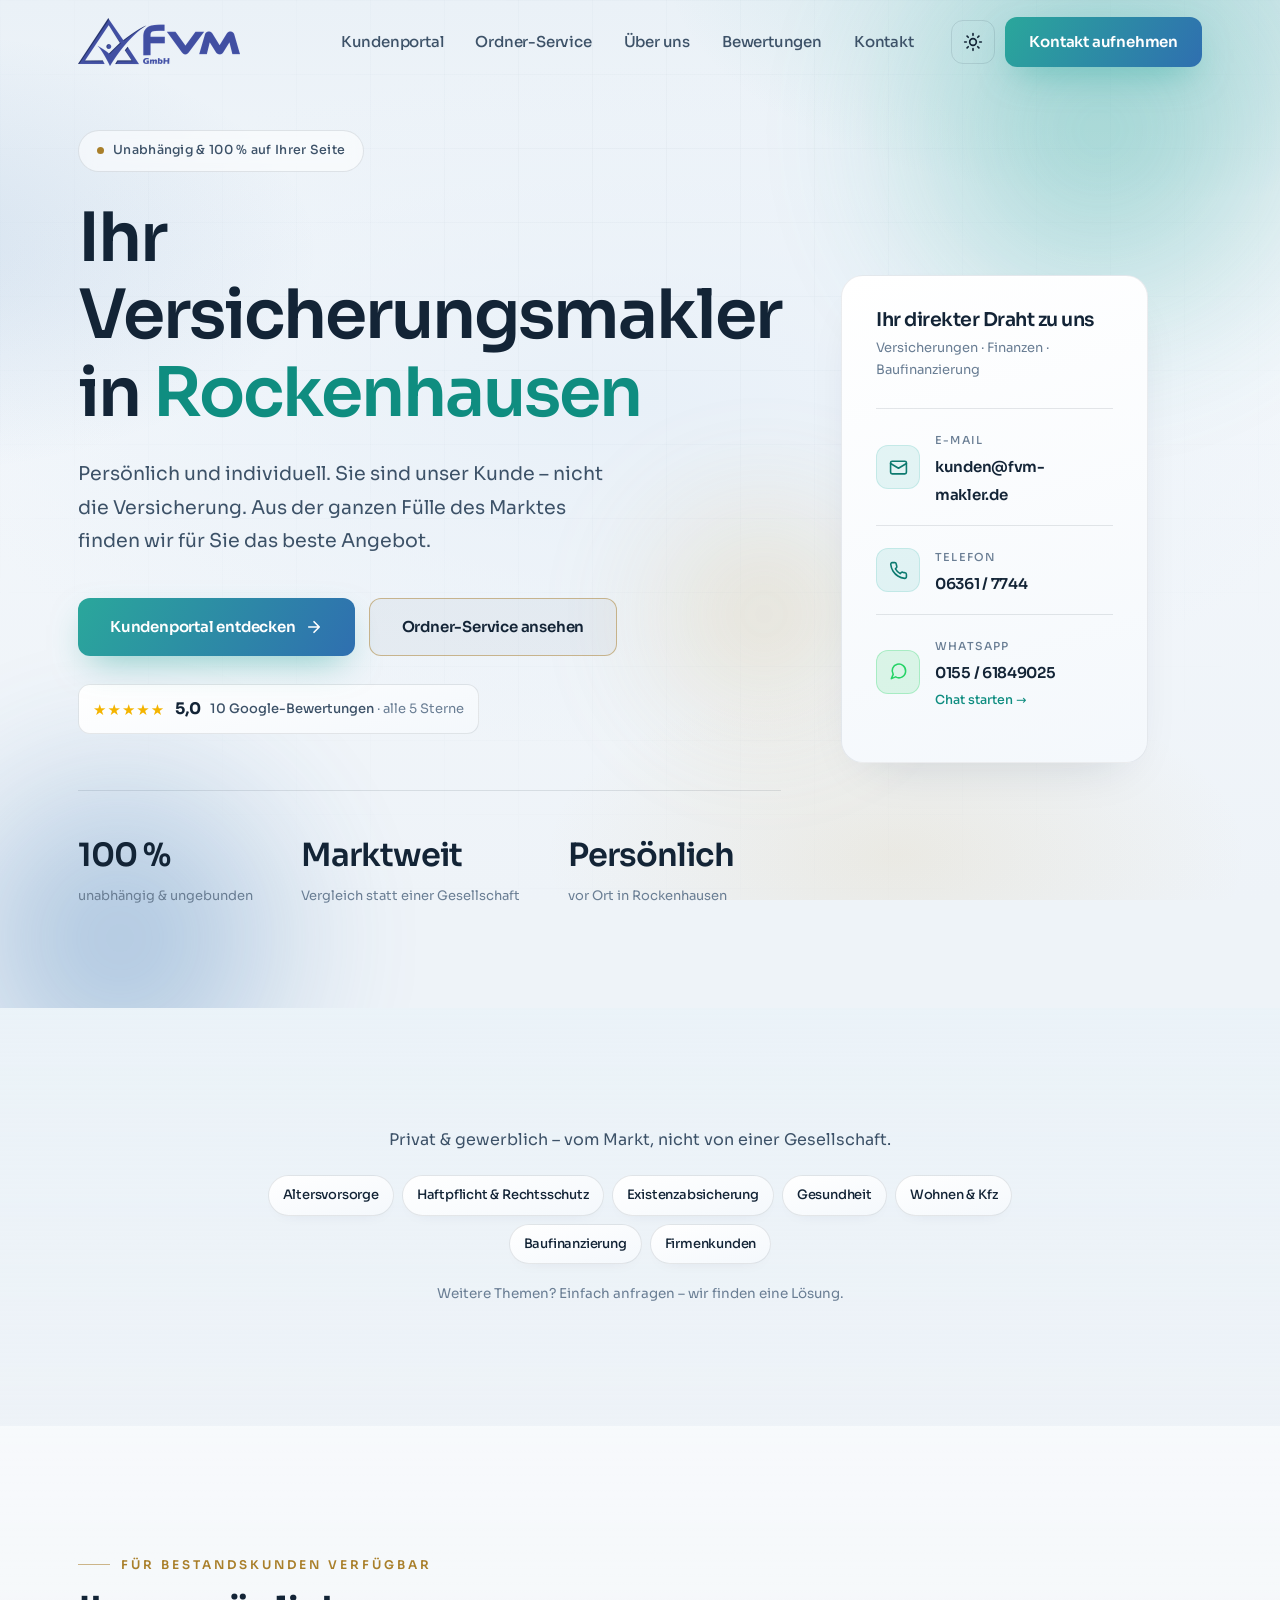
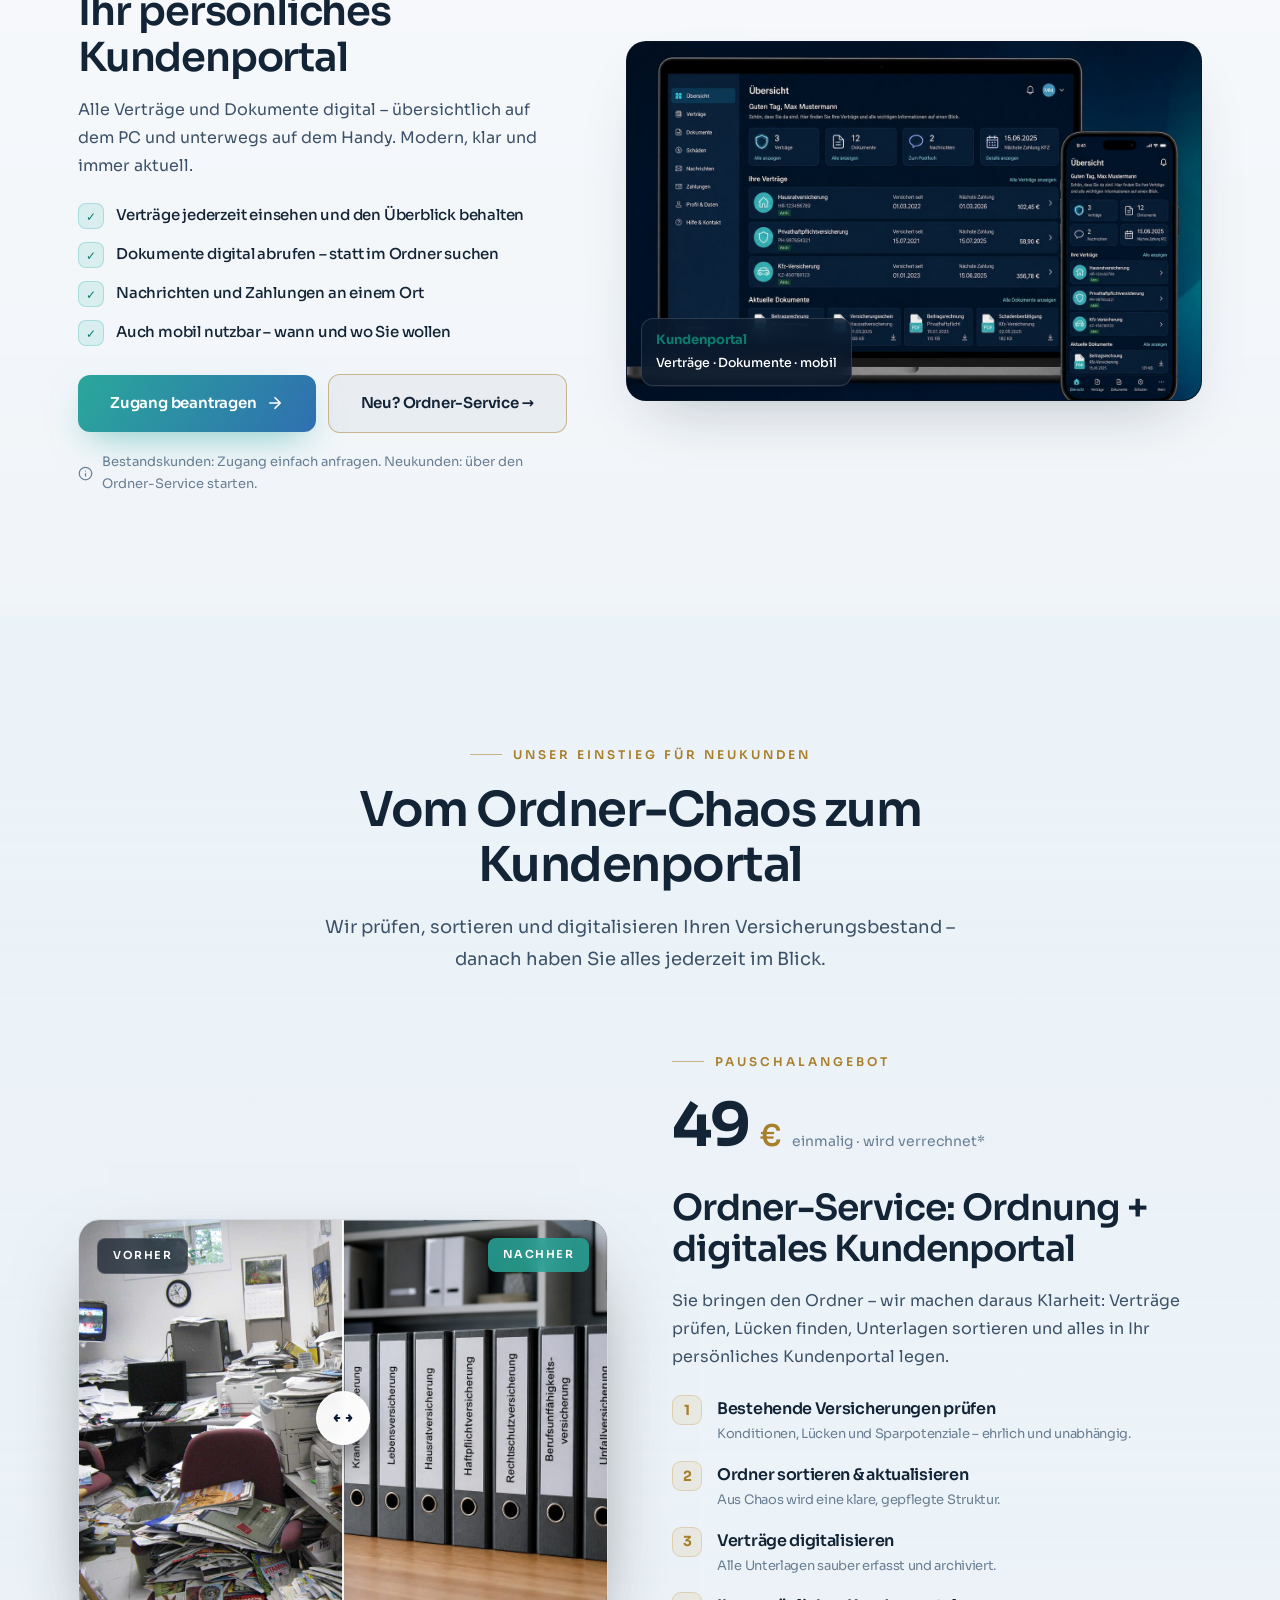
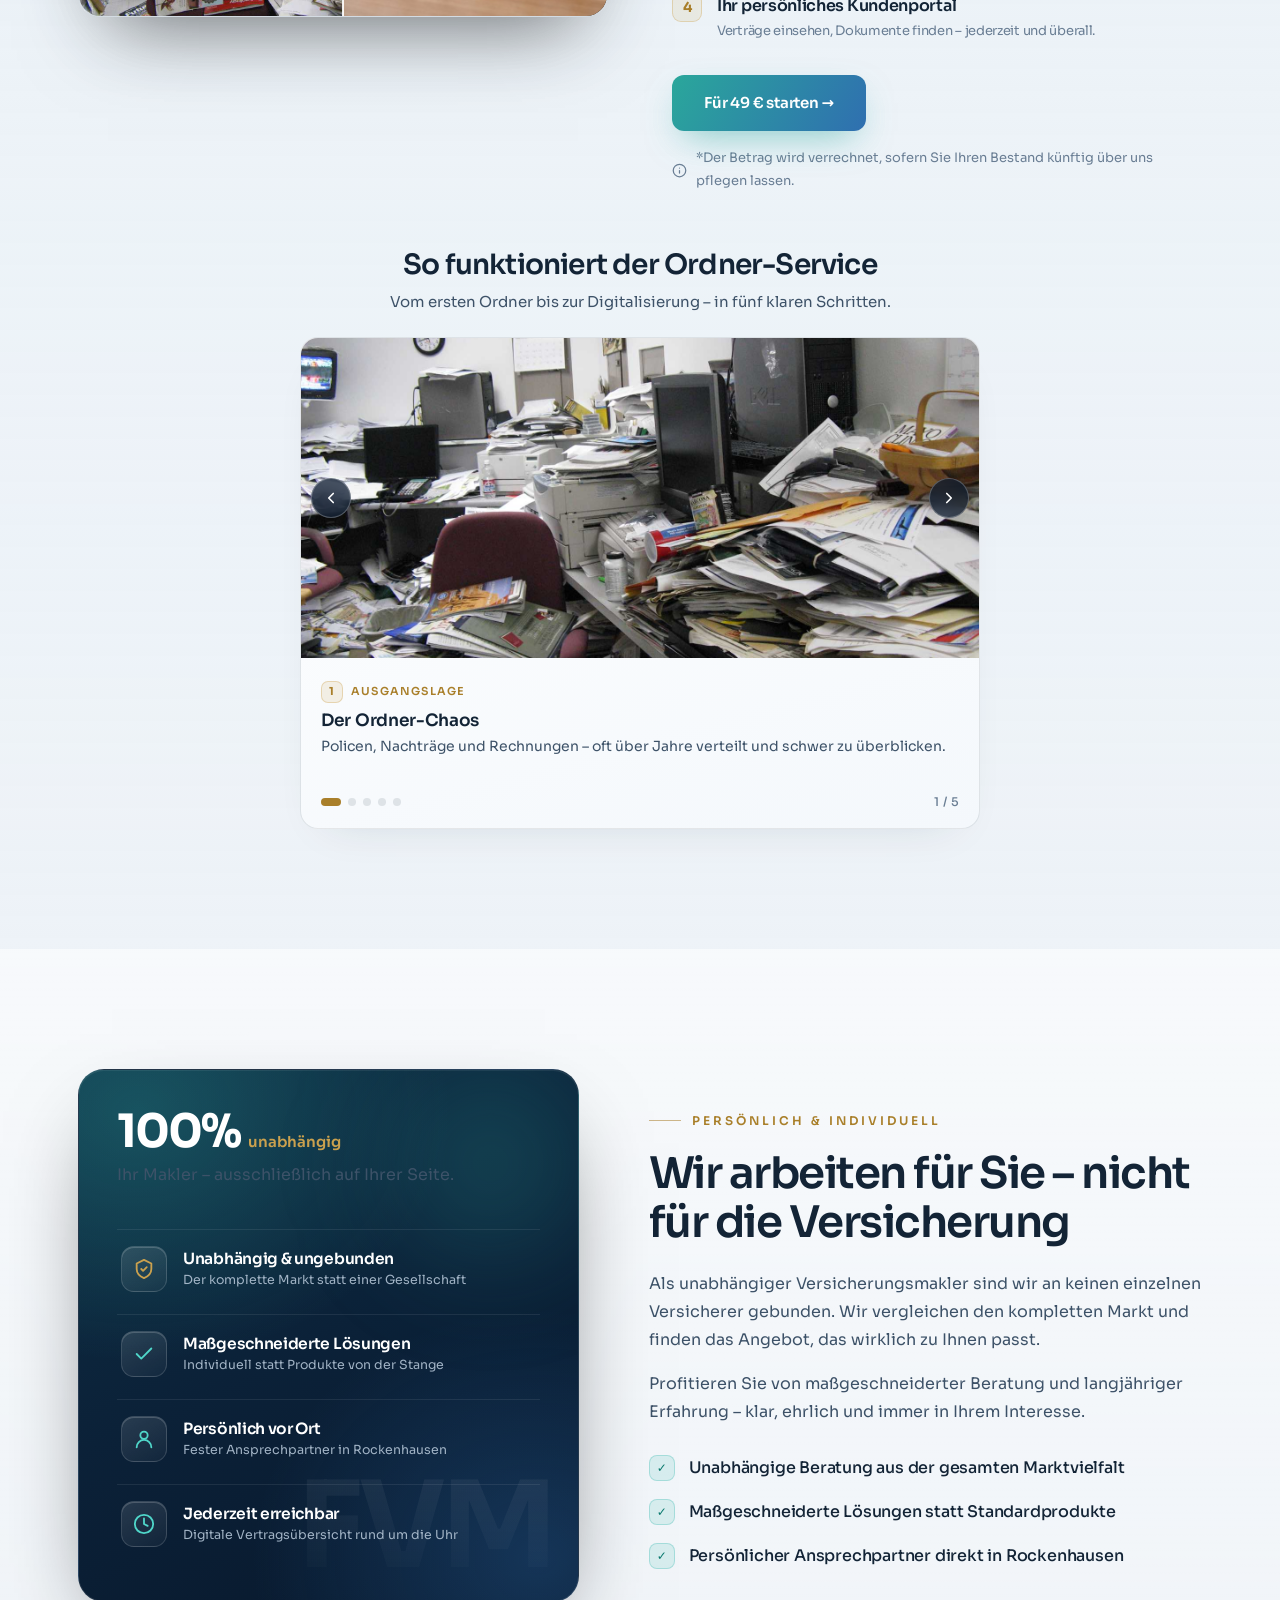
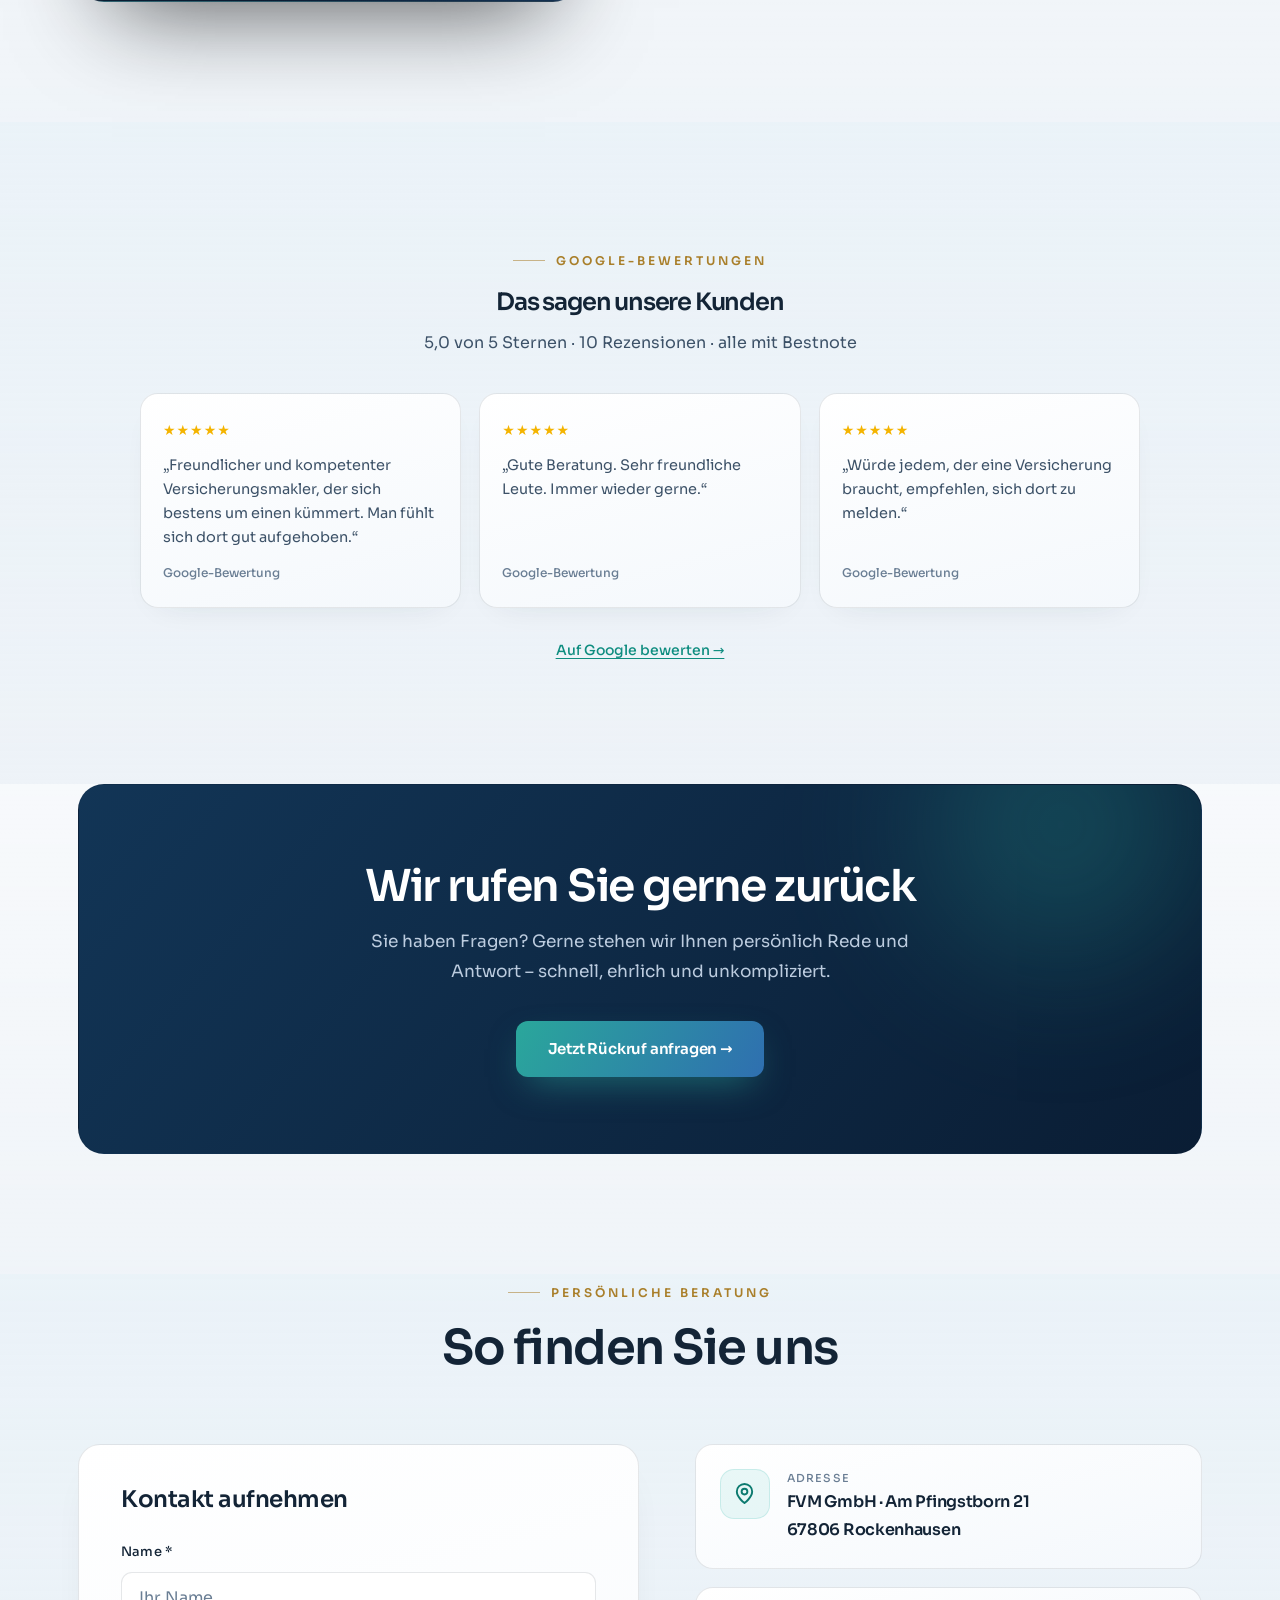
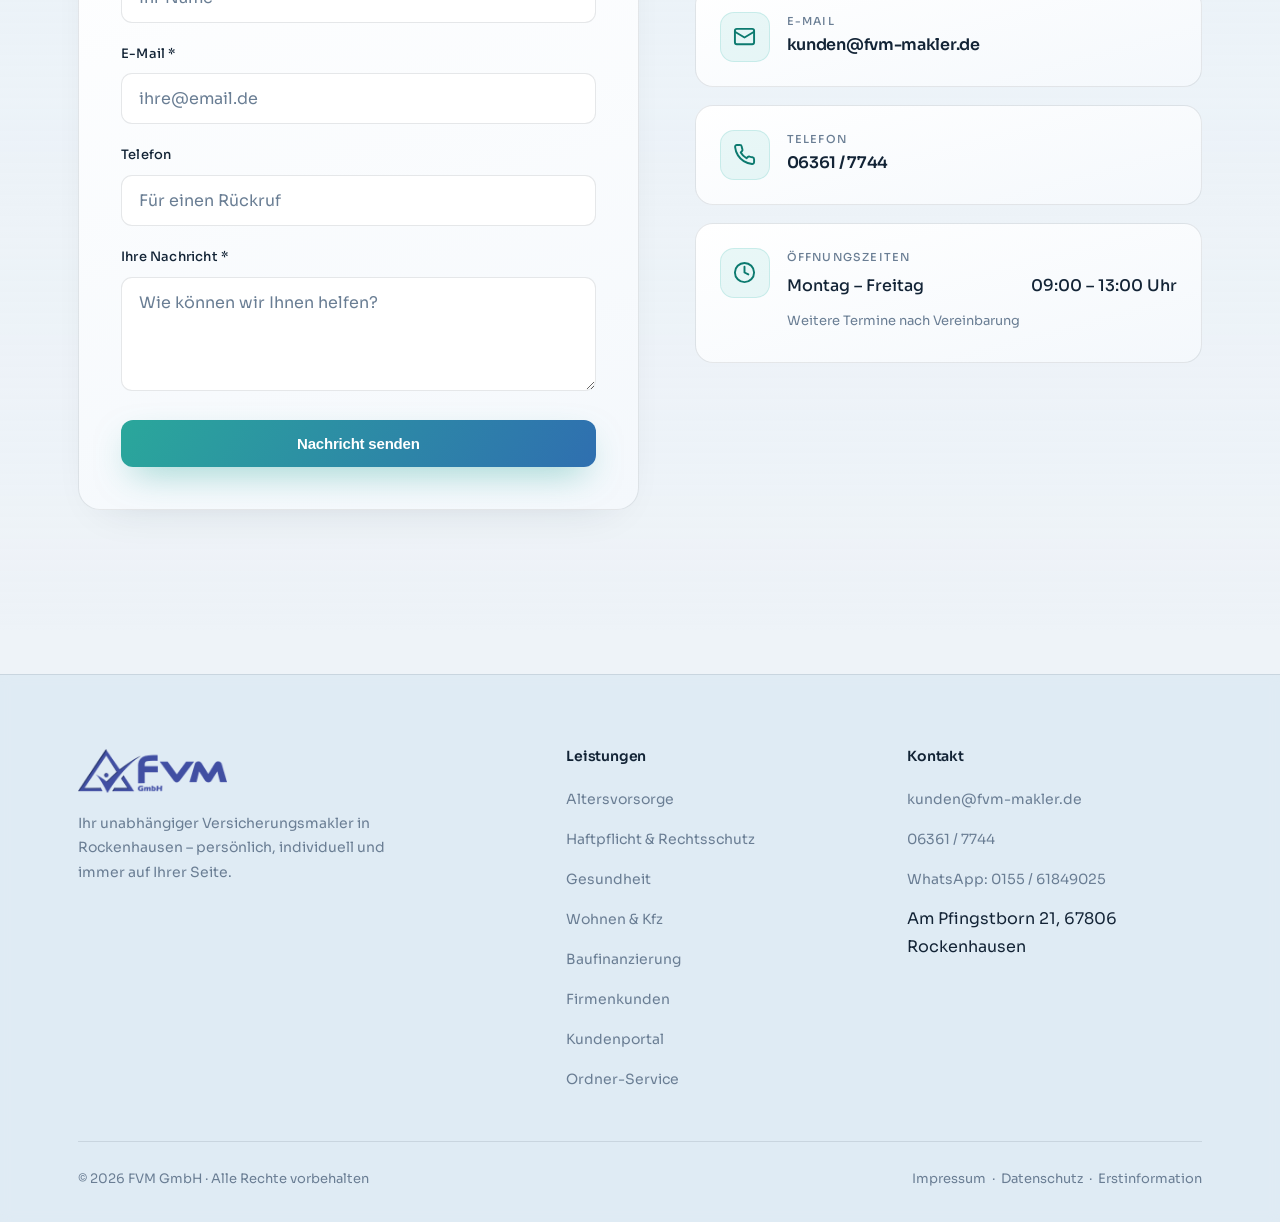
==== commit 3be6cc25: "Compact Leistungen to chip strip and drop it from nav. Co-authored-by: Cursor <cursoragent@cursor.co" ====
--- a/index.html
+++ b/index.html
@@ -3,9 +3,13 @@
 <head>
 <meta charset="UTF-8">
 <meta name="viewport" content="width=device-width, initial-scale=1.0">
-<title>FVM GmbH – Ihr Versicherungsmakler in Rockenhausen</title>
+<title>FVM GmbH | Rockenhausen</title>
 <meta name="description" content="FVM GmbH – Ihr unabhängiger Versicherungsmakler in Rockenhausen. Persönliche Beratung, Ordner-Service &amp; digitale Vertragsverwaltung.">
-<link rel="icon" type="image/png" href="assets/favicon.png">
+<link rel="icon" href="assets/favicon.ico?v=3" sizes="any">
+<link rel="icon" type="image/png" sizes="32x32" href="assets/favicon.png?v=3">
+<link rel="icon" type="image/png" sizes="64x64" href="assets/favicon-64.png?v=3">
+<link rel="apple-touch-icon" sizes="180x180" href="assets/apple-touch-icon.png?v=3">
+<meta name="theme-color" content="#0a1a2f">
 <link rel="preconnect" href="https://fonts.googleapis.com">
 <link rel="preconnect" href="https://fonts.gstatic.com" crossorigin>
 <link href="https://fonts.googleapis.com/css2?family=Sora:wght@300;400;500;600;700;800&display=swap" rel="stylesheet">
@@ -159,8 +163,6 @@
 [data-theme="light"] .glass-card{box-shadow:0 22px 50px -28px rgba(19,36,54,.18),0 1px 0 rgba(255,255,255,.8) inset;border-color:rgba(19,36,54,.08)}
 [data-theme="light"] section.block:nth-of-type(odd){background:linear-gradient(180deg,rgba(255,255,255,.55),rgba(255,255,255,.15))}
 [data-theme="light"] section.block:nth-of-type(even){background:linear-gradient(180deg,rgba(232,242,248,.55),rgba(238,243,248,.2))}
-[data-theme="light"] .topic-pill{box-shadow:0 10px 28px -18px rgba(19,36,54,.16)}
-[data-theme="light"] .topic-pill:hover{box-shadow:0 16px 36px -20px rgba(19,36,54,.22)}
 [data-theme="light"] .info-box,[data-theme="light"] .slider{box-shadow:0 18px 44px -28px rgba(19,36,54,.16)}
 [data-theme="light"] .portal-visual{box-shadow:0 28px 60px -28px rgba(19,36,54,.28)}
 [data-theme="light"] .badge{background:rgba(255,255,255,.55);backdrop-filter:blur(8px)}
@@ -213,24 +215,19 @@
 [data-theme="dark"] .check-list li{color:#fff}
 .check-list .ck{width:26px;height:26px;border-radius:8px;background:rgba(51,183,172,.14);border:1px solid rgba(51,183,172,.3);color:var(--teal2);display:grid;place-items:center;font-size:12px;flex-shrink:0}
 
-/* SERVICES */
-.topics{max-width:920px;margin:0 auto}
-.topics-grid{display:grid;grid-template-columns:repeat(3,1fr);gap:14px;list-style:none;margin:0;padding:0}
-.topic-pill{position:relative;display:block;background:var(--card-grad);border:1px solid var(--line);border-radius:16px;padding:18px 18px 16px;overflow:hidden;backdrop-filter:blur(4px);transition:.35s cubic-bezier(.2,.8,.2,1)}
-.topic-pill::before{content:"";position:absolute;top:0;left:0;right:0;height:2px;background:linear-gradient(120deg,var(--gold),transparent);transform:scaleX(0);transform-origin:left;transition:.35s}
-.topic-pill:hover{transform:translateY(-3px);border-color:rgba(203,161,78,.35);box-shadow:0 18px 40px -28px rgba(0,0,0,.45)}
-.topic-pill:hover::before{transform:scaleX(1)}
-.topic-pill strong{display:block;font-size:15px;font-weight:600;letter-spacing:-.3px;color:var(--ink);margin-bottom:4px}
-[data-theme="dark"] .topic-pill strong{color:#fff}
-.topic-pill span{display:block;font-size:12.5px;font-weight:400;color:var(--muted);line-height:1.45}
-.topics-note{text-align:center;margin-top:24px;font-size:14px;color:var(--muted);font-weight:400}
-@media(max-width:900px){.topics-grid{grid-template-columns:repeat(2,1fr);gap:12px}}
+/* SERVICES — compact chip strip */
+.block-compact{padding:64px 0}
+.topics{max-width:860px;margin:0 auto;text-align:center}
+.topics-lead{font-size:16px;color:var(--soft);font-weight:400;line-height:1.55;margin:0 0 22px}
+.topics-chips{display:flex;flex-wrap:wrap;justify-content:center;gap:8px;list-style:none;margin:0;padding:0}
+.topics-chips li{padding:8px 14px;border-radius:999px;border:1px solid var(--line);background:var(--card-grad);font-size:13px;font-weight:500;color:var(--ink);letter-spacing:-.2px}
+[data-theme="dark"] .topics-chips li{color:#eef3f9}
+[data-theme="light"] .topics-chips li{box-shadow:0 6px 18px -14px rgba(19,36,54,.18)}
+.topics-note{margin-top:18px;font-size:13.5px;color:var(--muted);font-weight:400}
 @media(max-width:640px){
-  .topics-grid{grid-template-columns:repeat(2,1fr);gap:10px}
-  .topic-pill{padding:14px 14px 12px;border-radius:14px}
-  .topic-pill strong{font-size:13.5px}
-  .topic-pill span{font-size:11.5px}
-  .topic-pill:hover{transform:none}
+  .block-compact{padding:48px 0}
+  .topics-chips{gap:6px}
+  .topics-chips li{padding:7px 12px;font-size:12.5px}
 }
 
 /* ORDNER-SERVICE */
@@ -430,10 +427,10 @@
 
 <div class="nav-backdrop" id="nav-backdrop" aria-hidden="true"></div>
 <ul class="navlinks" id="menu">
-  <li><a href="#leistungen">Leistungen</a></li>
   <li><a href="#portal">Kundenportal</a></li>
   <li><a href="#service">Ordner-Service</a></li>
   <li><a href="#ueber">Über uns</a></li>
+  <li><a href="#bewertungen">Bewertungen</a></li>
   <li><a href="#kontakt">Kontakt</a></li>
   <li class="nav-cta-mobile"><a href="#kontakt" class="btn btn-primary">Kontakt aufnehmen</a></li>
 </ul>
@@ -488,25 +485,21 @@
   </div>
 </section>
 
-<!-- SERVICES -->
-<section class="block" id="leistungen">
+<!-- SERVICES (compact) -->
+<section class="block block-compact" id="leistungen">
   <div class="container">
-    <div class="head-center reveal">
-      <div class="eyebrow">Unsere Leistungen</div>
-      <h2>Was wir für Sie begleiten</h2>
-      <p>Als unabhängiger Versicherungsmakler vergleichen wir den Markt und finden das Passende für Sie – privat und gewerblich.</p>
-    </div>
-    <div class="topics">
-      <ul class="topics-grid">
-        <li class="topic-pill reveal"><strong>Altersvorsorge</strong><span>Lebensstandard im Alter sichern</span></li>
-        <li class="topic-pill reveal"><strong>Haftpflicht &amp; Rechtsschutz</strong><span>inkl. Unfallversicherung</span></li>
-        <li class="topic-pill reveal"><strong>Existenzabsicherung</strong><span>BU, Hinterbliebene &amp; Absicherung</span></li>
-        <li class="topic-pill reveal"><strong>Gesundheit</strong><span>Privat &amp; Zusatzversicherungen</span></li>
-        <li class="topic-pill reveal"><strong>Wohnen &amp; Leben</strong><span>Hausrat, Gebäude &amp; Kfz</span></li>
-        <li class="topic-pill reveal"><strong>Baufinanzierung</strong><span>Neubau, Kauf &amp; Modernisierung</span></li>
-        <li class="topic-pill reveal"><strong>Firmenkunden</strong><span>Gewerbliche Absicherung</span></li>
+    <div class="topics reveal">
+      <p class="topics-lead">Privat &amp; gewerblich – vom Markt, nicht von einer Gesellschaft.</p>
+      <ul class="topics-chips" aria-label="Themengebiete">
+        <li>Altersvorsorge</li>
+        <li>Haftpflicht &amp; Rechtsschutz</li>
+        <li>Existenzabsicherung</li>
+        <li>Gesundheit</li>
+        <li>Wohnen &amp; Kfz</li>
+        <li>Baufinanzierung</li>
+        <li>Firmenkunden</li>
       </ul>
-      <p class="topics-note reveal">Weitere Themen? Sprechen Sie uns einfach an – wir finden eine Lösung.</p>
+      <p class="topics-note">Weitere Themen? Einfach anfragen – wir finden eine Lösung.</p>
     </div>
   </div>
 </section>
@@ -720,10 +713,13 @@
       </div>
       <div><h4>Leistungen</h4><ul>
         <li><a href="#leistungen">Altersvorsorge</a></li>
-        <li><a href="#portal">Kundenportal</a></li>
-        <li><a href="#service">Ordner-Service (49 €)</a></li>
+        <li><a href="#leistungen">Haftpflicht &amp; Rechtsschutz</a></li>
+        <li><a href="#leistungen">Gesundheit</a></li>
+        <li><a href="#leistungen">Wohnen &amp; Kfz</a></li>
         <li><a href="#leistungen">Baufinanzierung</a></li>
         <li><a href="#leistungen">Firmenkunden</a></li>
+        <li><a href="#portal">Kundenportal</a></li>
+        <li><a href="#service">Ordner-Service</a></li>
       </ul></div>
       <div><h4>Kontakt</h4><ul>
         <li><a href="mailto:kunden@fvm-makler.de">kunden@fvm-makler.de</a></li>
@@ -768,9 +764,9 @@
 const hdr=document.getElementById('hdr');
 window.addEventListener('scroll',()=>{hdr.classList.toggle('scrolled',window.scrollY>30)});
 const io=new IntersectionObserver((es)=>{es.forEach(e=>{if(e.isIntersecting){e.target.classList.add('in');io.unobserve(e.target)}})},{threshold:.12});
-let pillI=0,revealI=0;
+let revealI=0;
 document.querySelectorAll('.reveal').forEach((el)=>{
-  const delay=el.classList.contains('topic-pill')?(pillI++)*70:(revealI++%3)*90;
+  const delay=(revealI++%3)*90;
   el.style.transitionDelay=delay+'ms';
   io.observe(el);
 });
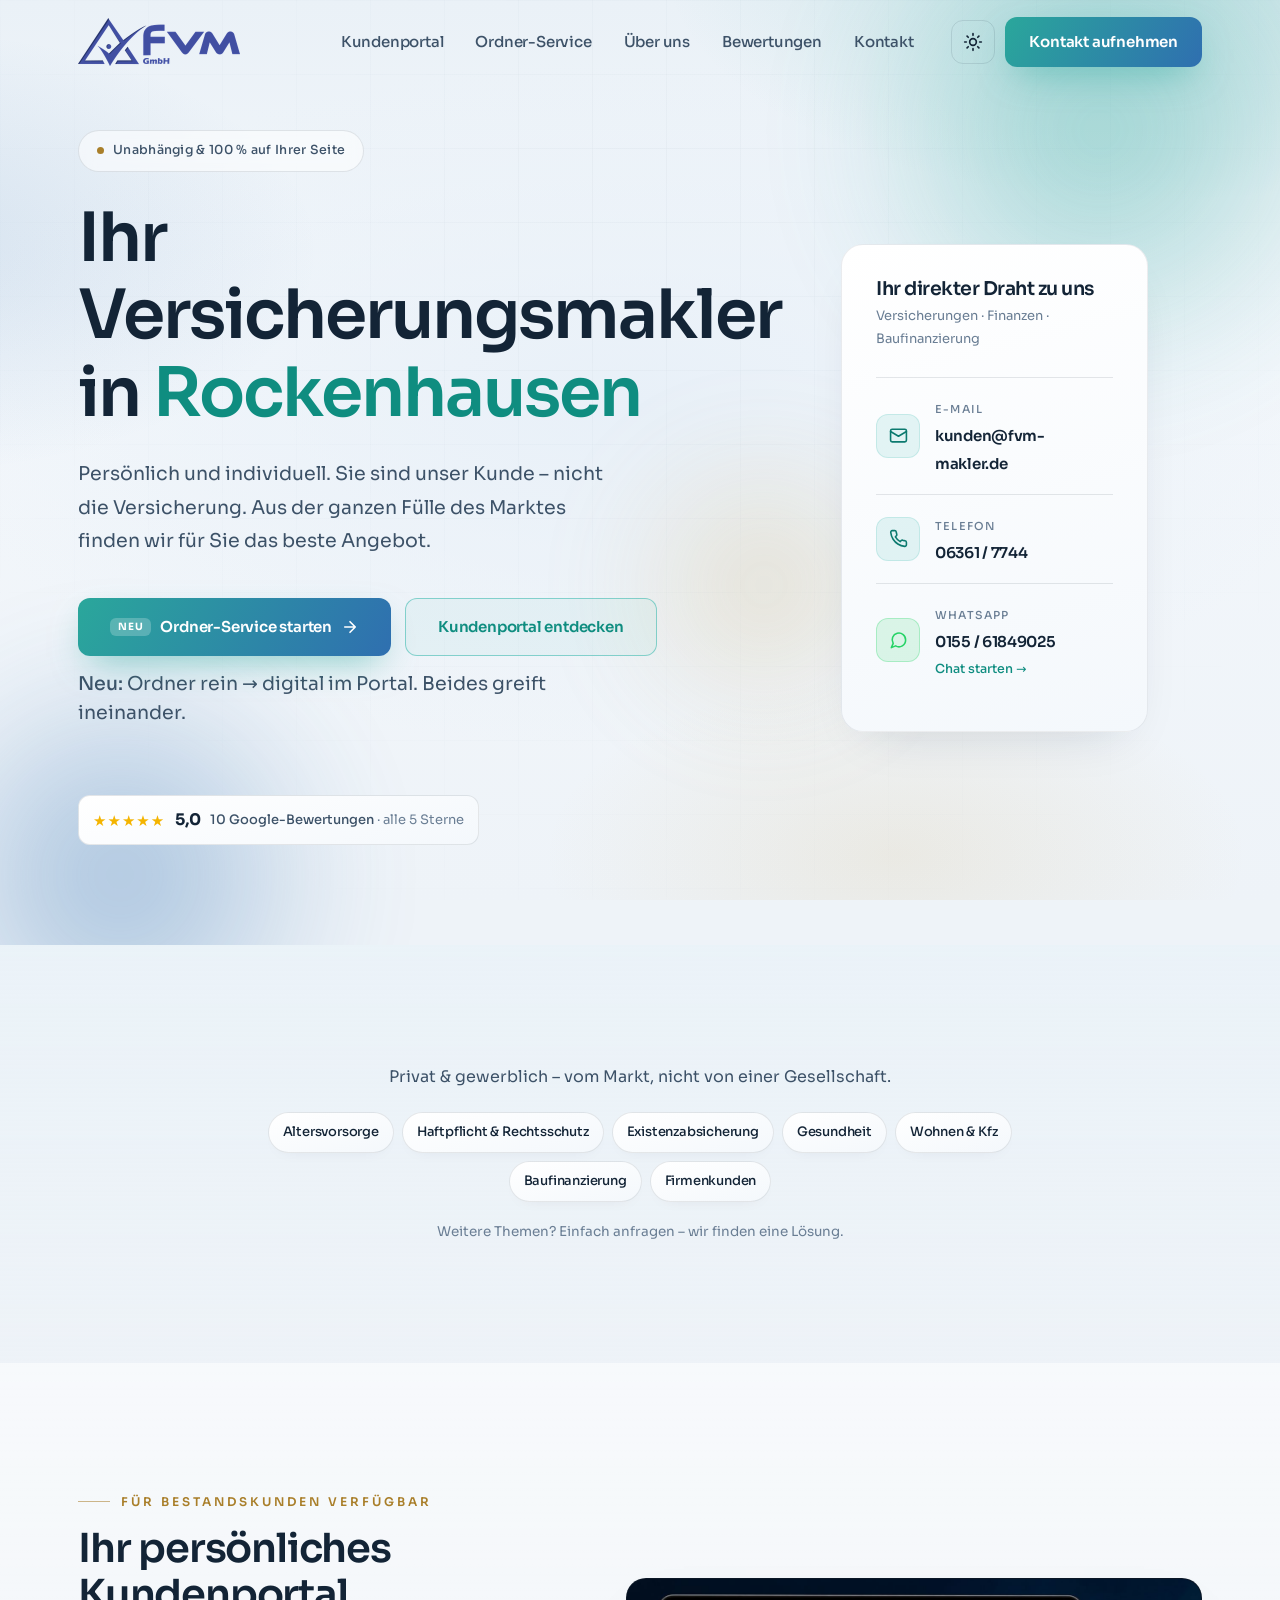
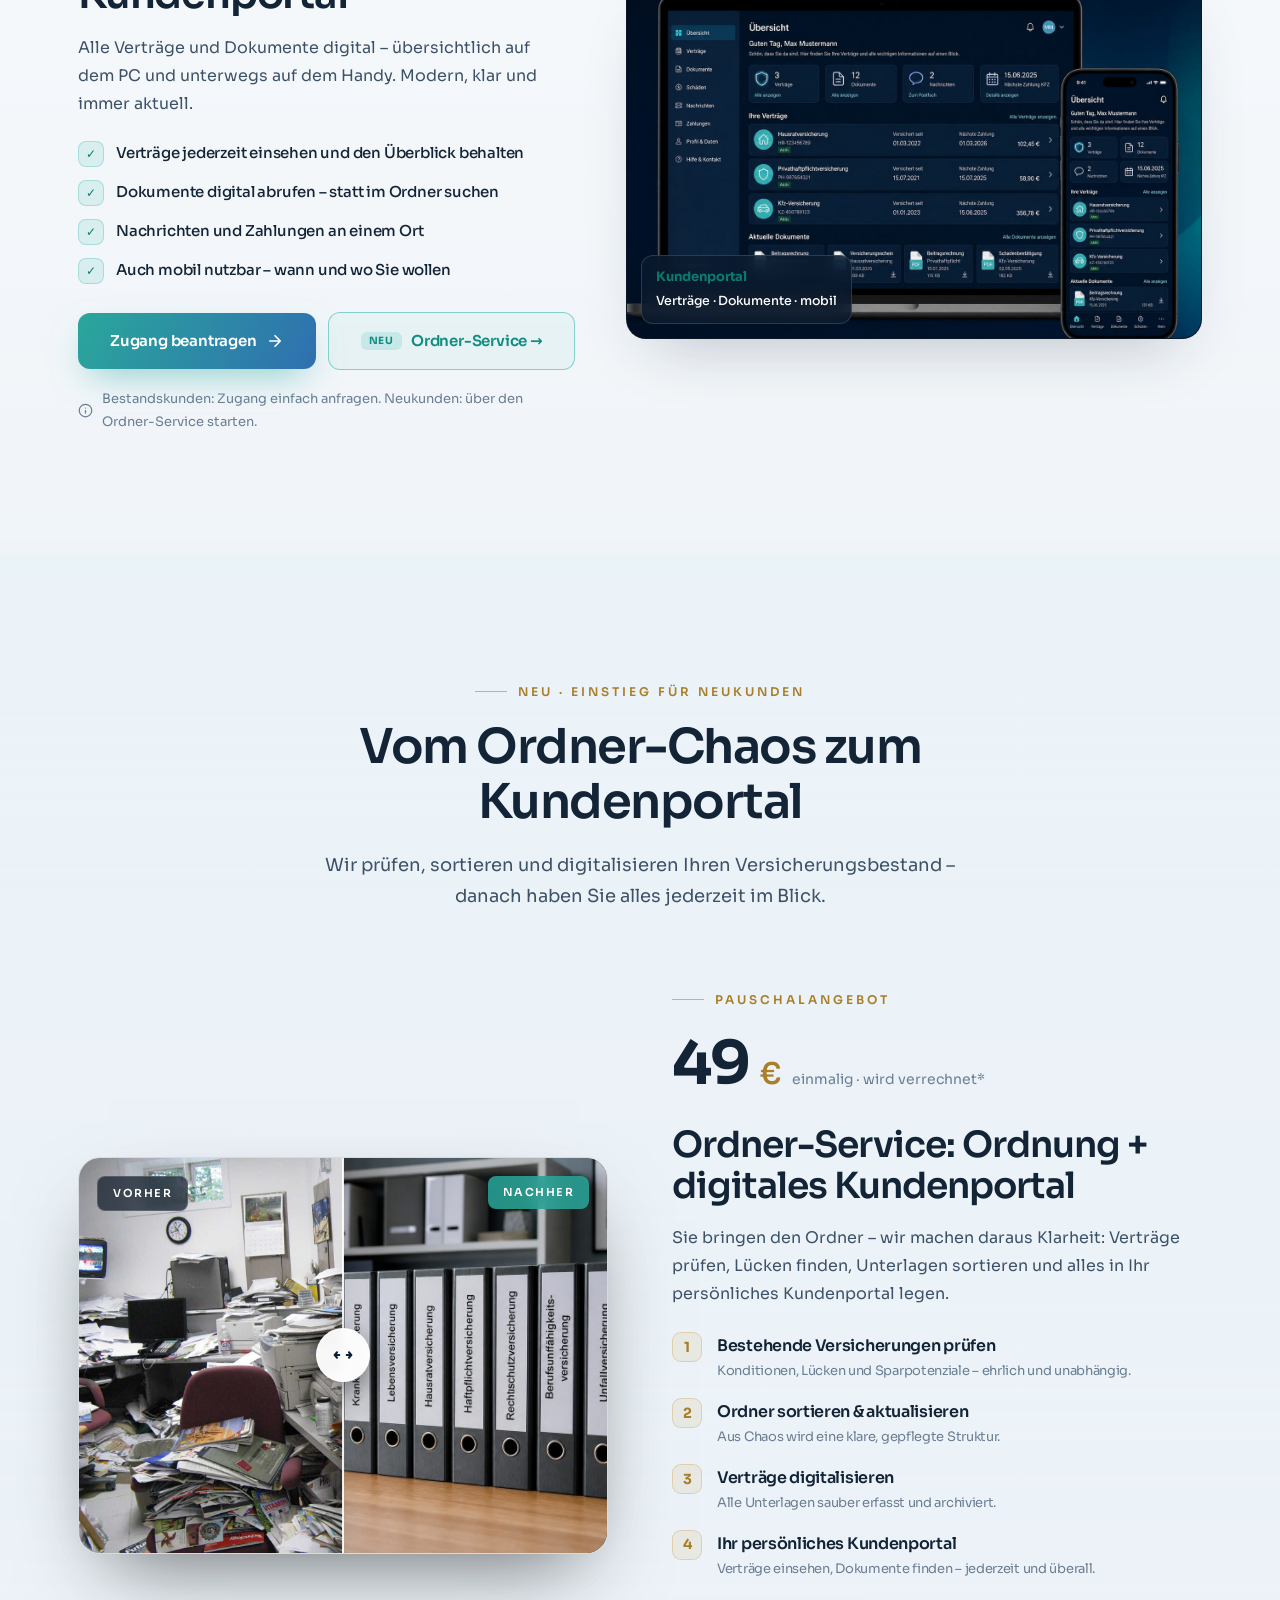
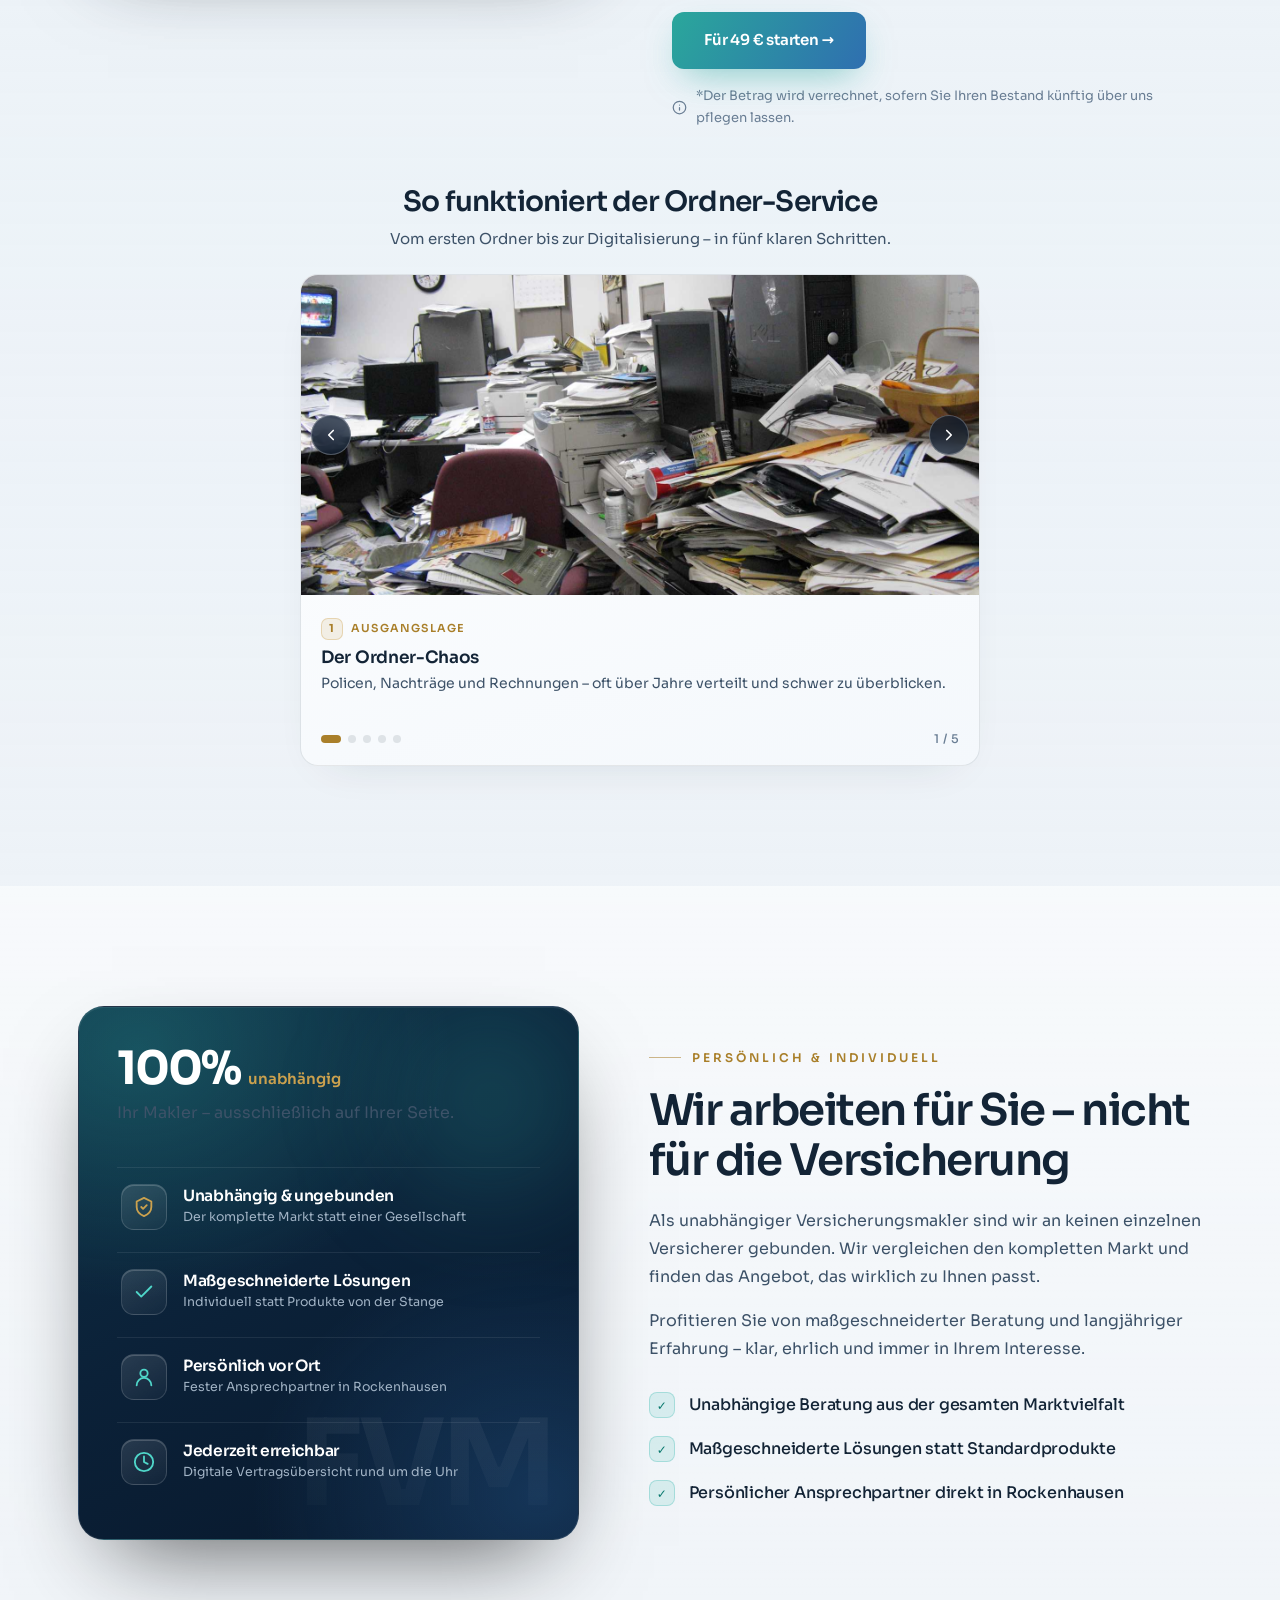
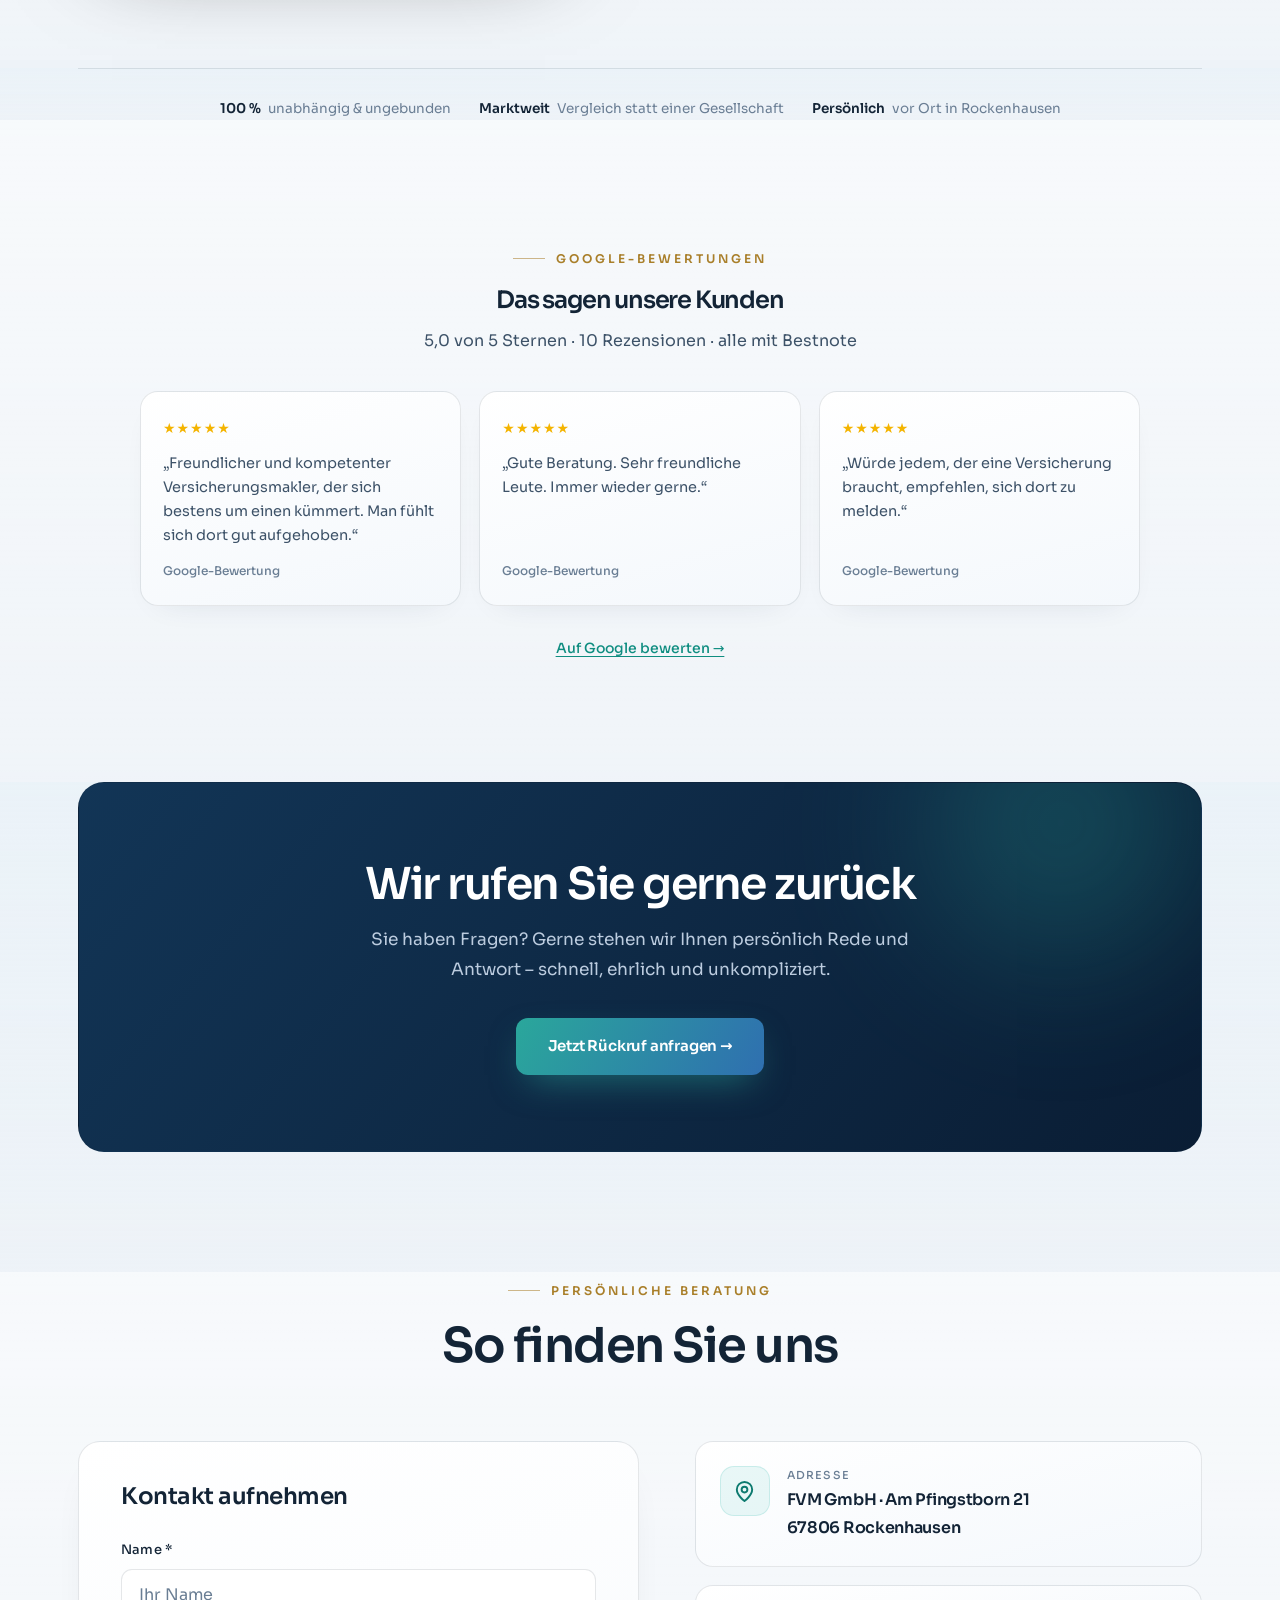
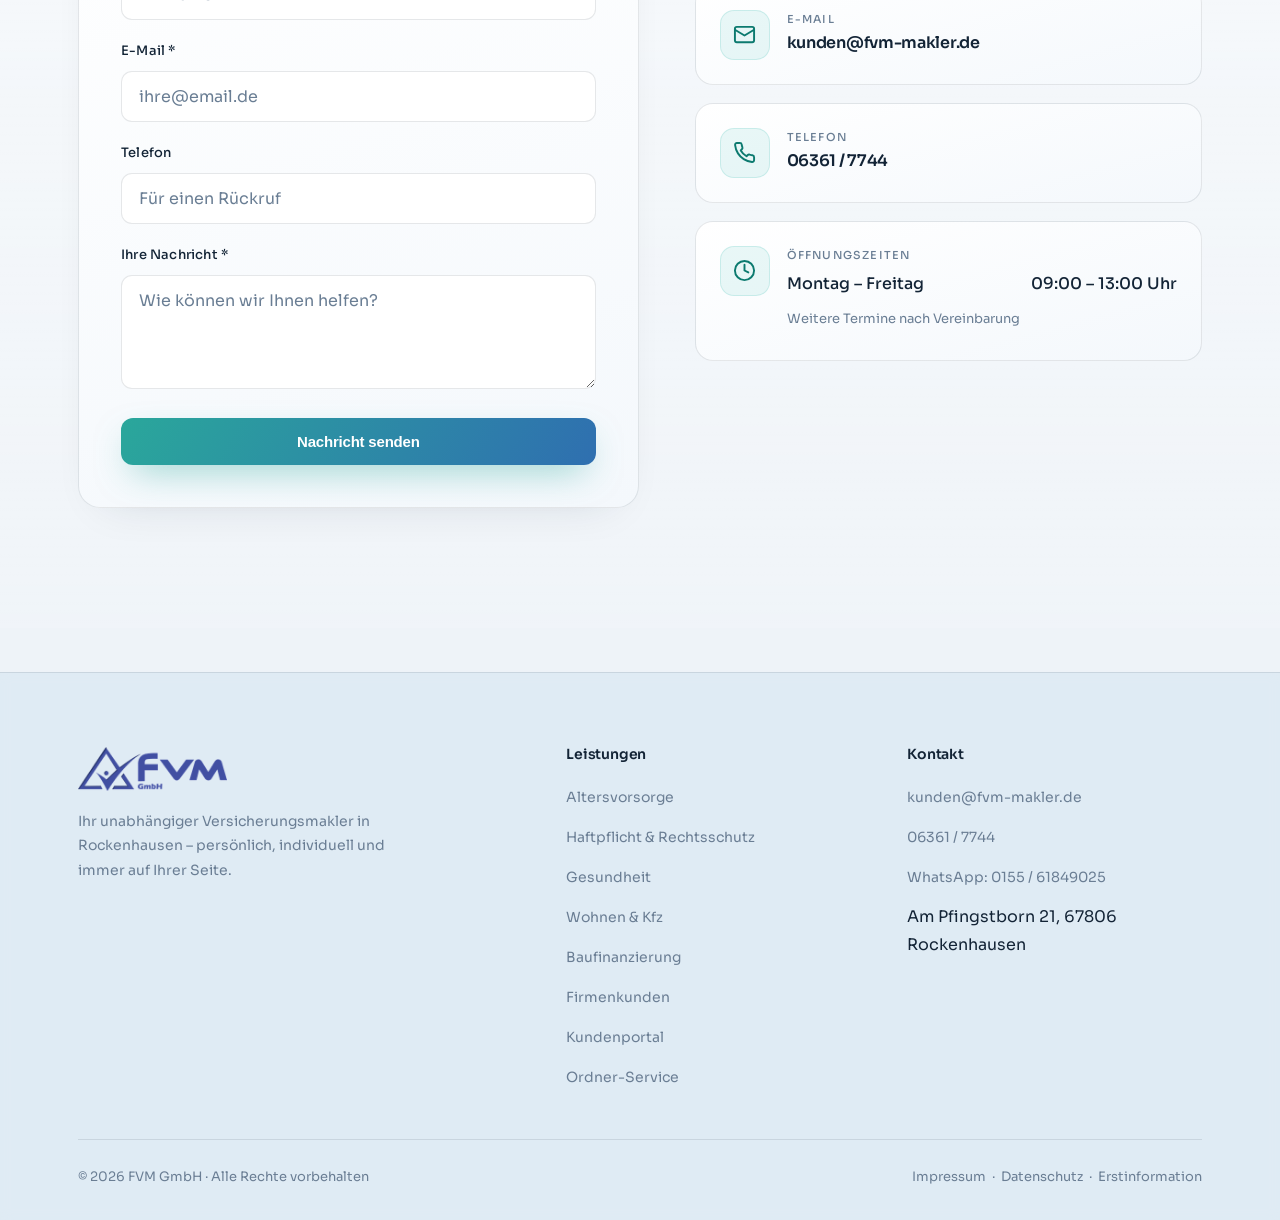
==== commit 877418db: "Hero: Ordner-Service primary with Neu badge, drop stats to trust strip. Co-authored-by: Cursor <curs" ====
--- a/index.html
+++ b/index.html
@@ -50,11 +50,19 @@
 .btn-primary:hover{transform:translateY(-3px);box-shadow:0 22px 46px -12px rgba(42,167,155,.75)}
 .btn-primary::after{content:"";position:absolute;inset:0;background:linear-gradient(120deg,transparent,rgba(255,255,255,.35),transparent);transform:translateX(-120%);transition:.6s}
 .btn-primary:hover::after{transform:translateX(120%)}
+.btn-outline{background:transparent;color:var(--teal);border:1.5px solid rgba(51,183,172,.55)}
+[data-theme="dark"] .btn-outline{color:var(--teal2);border-color:rgba(79,214,201,.45);background:rgba(51,183,172,.06)}
+[data-theme="light"] .btn-outline{background:rgba(51,183,172,.06)}
+.btn-outline:hover{transform:translateY(-3px);border-color:var(--teal);background:rgba(51,183,172,.14);color:var(--ink)}
+[data-theme="dark"] .btn-outline:hover{color:#fff;background:rgba(51,183,172,.16)}
 .btn-ghost{background:rgba(255,255,255,.06);color:var(--ink);border:1.5px solid rgba(203,161,78,.55)}
 [data-theme="dark"] .btn-ghost{color:#fff;background:rgba(255,255,255,.08)}
 [data-theme="light"] .btn-ghost{background:rgba(19,36,54,.04);border-color:rgba(169,127,42,.5)}
 .btn-ghost:hover{border-color:var(--gold);background:rgba(203,161,78,.14);transform:translateY(-3px);color:var(--ink)}
 [data-theme="dark"] .btn-ghost:hover{color:#fff}
+.btn .btn-tag{display:inline-flex;align-items:center;padding:3px 8px;border-radius:6px;font-size:10px;font-weight:700;letter-spacing:.8px;text-transform:uppercase;background:rgba(255,255,255,.22);color:#fff;line-height:1.2}
+.btn-outline .btn-tag{background:rgba(51,183,172,.18);color:var(--teal)}
+[data-theme="dark"] .btn-outline .btn-tag{color:var(--teal2)}
 .reveal{opacity:0;transform:translateY(30px);transition:1s cubic-bezier(.2,.8,.2,1)}
 .reveal.in{opacity:1;transform:none}
 
@@ -131,10 +139,12 @@
 [data-theme="light"] .hero h1 em{color:var(--teal)}
 .hero p{font-size:19px;color:var(--soft);max-width:540px;margin-bottom:40px;font-weight:400}
 .hero-cta{display:flex;gap:14px;flex-wrap:wrap}
-.hero-stats{display:flex;gap:48px;margin-top:56px;padding-top:36px;border-top:1px solid var(--line)}
-.hero-stats .num{font-size:32px;font-weight:600;color:var(--ink);letter-spacing:-1px}
-[data-theme="dark"] .hero-stats .num{color:#fff}
-.hero-stats .lbl{font-size:13px;color:var(--muted);font-weight:400;margin-top:2px}
+.hero-cta-note{margin-top:14px;font-size:14px;color:var(--muted);font-weight:400;line-height:1.5;max-width:420px}
+.hero-cta-note strong{color:var(--soft);font-weight:500}
+.trust-strip{display:flex;flex-wrap:wrap;justify-content:center;gap:10px 28px;padding:28px 0 0;border-top:1px solid var(--line);margin-top:8px}
+.trust-strip span{font-size:13.5px;color:var(--muted);font-weight:400}
+.trust-strip b{color:var(--ink);font-weight:600;margin-right:4px}
+[data-theme="dark"] .trust-strip b{color:#fff}
 .g-rating{display:inline-flex;align-items:center;gap:10px;margin-top:28px;padding:10px 14px;border-radius:12px;border:1px solid var(--line);background:var(--card-grad);text-decoration:none;color:inherit;transition:.25s;max-width:100%}
 .g-rating:hover{border-color:rgba(203,161,78,.45);transform:translateY(-2px)}
 .g-rating .stars{color:#f4b400;letter-spacing:1px;font-size:15px;line-height:1}
@@ -379,7 +389,6 @@
   [data-theme="dark"] body.nav-open header{background:rgba(10,26,47,.98)}
   [data-theme="light"] body.nav-open header{background:rgba(238,243,248,.98)}
   .hero .container{gap:36px}
-  .hero-stats{gap:24px;flex-wrap:wrap}
   .svc{gap:40px}
   section.block{padding:76px 0}
   .head-center{margin-bottom:48px}
@@ -394,8 +403,8 @@
   .hero p{font-size:16px;margin-bottom:28px}
   .hero-cta{flex-direction:column;gap:10px}
   .hero-cta .btn{width:100%;justify-content:center;padding:14px 20px}
-  .hero-stats{flex-direction:column;gap:16px;margin-top:36px;padding-top:24px}
-  .hero-stats>div{width:100%}
+  .hero-cta-note{text-align:center;max-width:none}
+  .trust-strip{gap:8px 16px;justify-content:flex-start}
   .glass-card{padding:24px 20px}
   .badge{font-size:11px;padding:8px 14px;margin-bottom:18px}
   .svc .price-tag .amt{font-size:42px}
@@ -460,20 +469,19 @@
       <h1>Ihr Versicherungsmakler in <em>Rockenhausen</em></h1>
       <p>Persönlich und individuell. Sie sind unser Kunde – nicht die Versicherung. Aus der ganzen Fülle des Marktes finden wir für Sie das beste Angebot.</p>
       <div class="hero-cta">
-        <a href="#portal" class="btn btn-primary">Kundenportal entdecken
-          <svg width="18" height="18" viewBox="0 0 24 24" fill="none" stroke="currentColor" stroke-width="2.2" stroke-linecap="round" stroke-linejoin="round"><path d="M5 12h14M12 5l7 7-7 7"/></svg></a>
-        <a href="#service" class="btn btn-ghost">Ordner-Service ansehen</a>
-      </div>
+        <a href="#service" class="btn btn-primary">
+          <span class="btn-tag">Neu</span>
+          Ordner-Service starten
+          <svg width="18" height="18" viewBox="0 0 24 24" fill="none" stroke="currentColor" stroke-width="2.2" stroke-linecap="round" stroke-linejoin="round"><path d="M5 12h14M12 5l7 7-7 7"/></svg>
+        </a>
+        <a href="#portal" class="btn btn-outline">Kundenportal entdecken</a>
+      </div>
+      <p class="hero-cta-note"><strong>Neu:</strong> Ordner rein → digital im Portal. Beides greift ineinander.</p>
       <a class="g-rating" href="https://g.page/r/CeHEaYprJcRAEBM/review" target="_blank" rel="noopener noreferrer" aria-label="Google-Bewertungen der FVM GmbH – 5,0 von 5 bei 10 Rezensionen">
         <span class="stars" aria-hidden="true">★★★★★</span>
         <span class="score">5,0</span>
         <span class="meta"><b>10 Google-Bewertungen</b> · alle 5 Sterne</span>
       </a>
-      <div class="hero-stats">
-        <div><div class="num">100 %</div><div class="lbl">unabhängig &amp; ungebunden</div></div>
-        <div><div class="num">Marktweit</div><div class="lbl">Vergleich statt einer Gesellschaft</div></div>
-        <div><div class="num">Persönlich</div><div class="lbl">vor Ort in Rockenhausen</div></div>
-      </div>
     </div>
     <div class="glass-card">
       <h3>Ihr direkter Draht zu uns</h3>
@@ -521,7 +529,7 @@
         <div class="portal-cta">
           <a href="#kontakt" class="btn btn-primary">Zugang beantragen
             <svg width="18" height="18" viewBox="0 0 24 24" fill="none" stroke="currentColor" stroke-width="2.2" stroke-linecap="round" stroke-linejoin="round"><path d="M5 12h14M12 5l7 7-7 7"/></svg></a>
-          <a href="#service" class="btn btn-ghost">Neu? Ordner-Service →</a>
+          <a href="#service" class="btn btn-outline"><span class="btn-tag">Neu</span> Ordner-Service →</a>
         </div>
         <div class="hint" style="margin-top:18px">
           <svg width="15" height="15" viewBox="0 0 24 24" fill="none" stroke="currentColor" stroke-width="2" stroke-linecap="round" stroke-linejoin="round"><circle cx="12" cy="12" r="10"/><path d="M12 16v-4M12 8h.01"/></svg>
@@ -540,7 +548,7 @@
 <section class="block" id="service">
   <div class="container">
     <div class="head-center reveal">
-      <div class="eyebrow">Unser Einstieg für Neukunden</div>
+      <div class="eyebrow">Neu · Einstieg für Neukunden</div>
       <h2>Vom Ordner-Chaos zum Kundenportal</h2>
       <p>Wir prüfen, sortieren und digitalisieren Ihren Versicherungsbestand – danach haben Sie alles jederzeit im Blick.</p>
     </div>
@@ -627,6 +635,17 @@
         <li><span class="ck">✓</span> Maßgeschneiderte Lösungen statt Standardprodukte</li>
         <li><span class="ck">✓</span> Persönlicher Ansprechpartner direkt in Rockenhausen</li>
       </ul>
+    </div>
+  </div>
+</section>
+
+<!-- TRUST STRIP -->
+<section class="block block-compact" style="padding-top:0;padding-bottom:0" aria-label="Kurzüberblick">
+  <div class="container">
+    <div class="trust-strip reveal">
+      <span><b>100 %</b> unabhängig &amp; ungebunden</span>
+      <span><b>Marktweit</b> Vergleich statt einer Gesellschaft</span>
+      <span><b>Persönlich</b> vor Ort in Rockenhausen</span>
     </div>
   </div>
 </section>
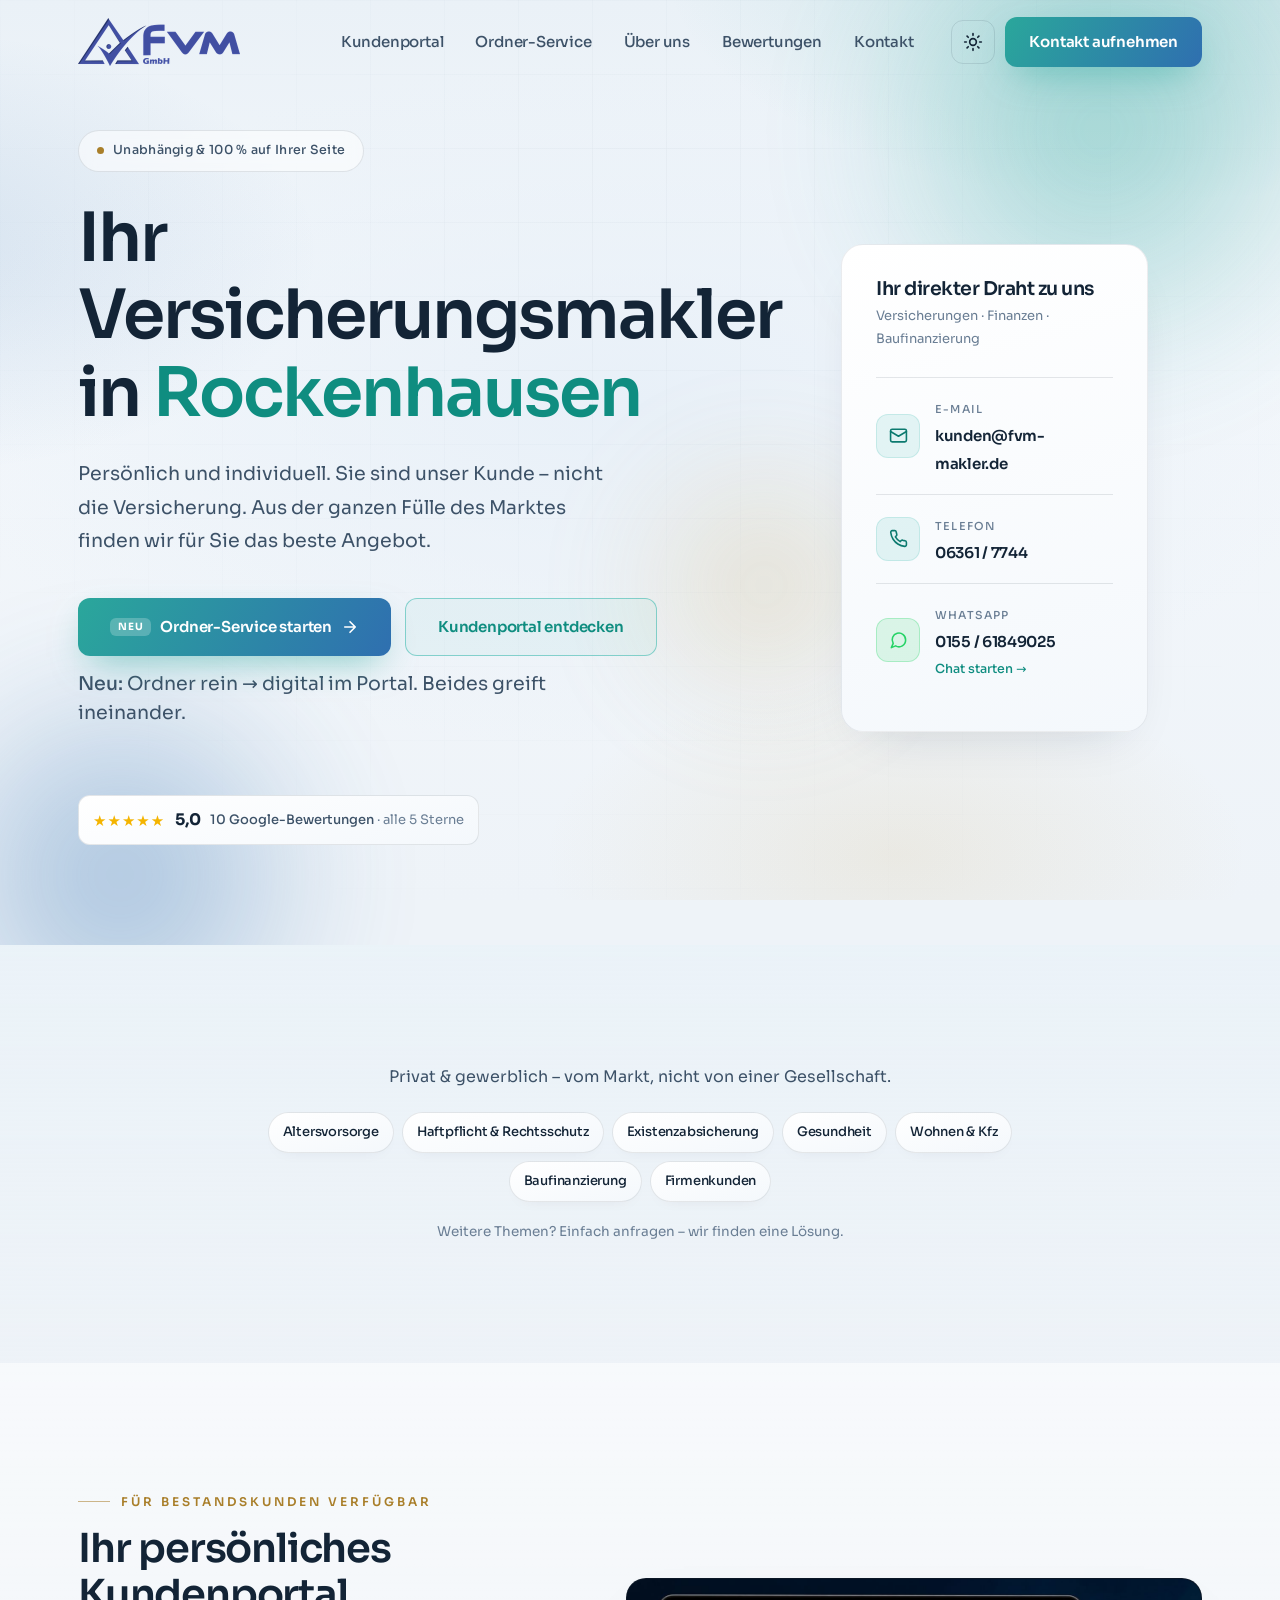
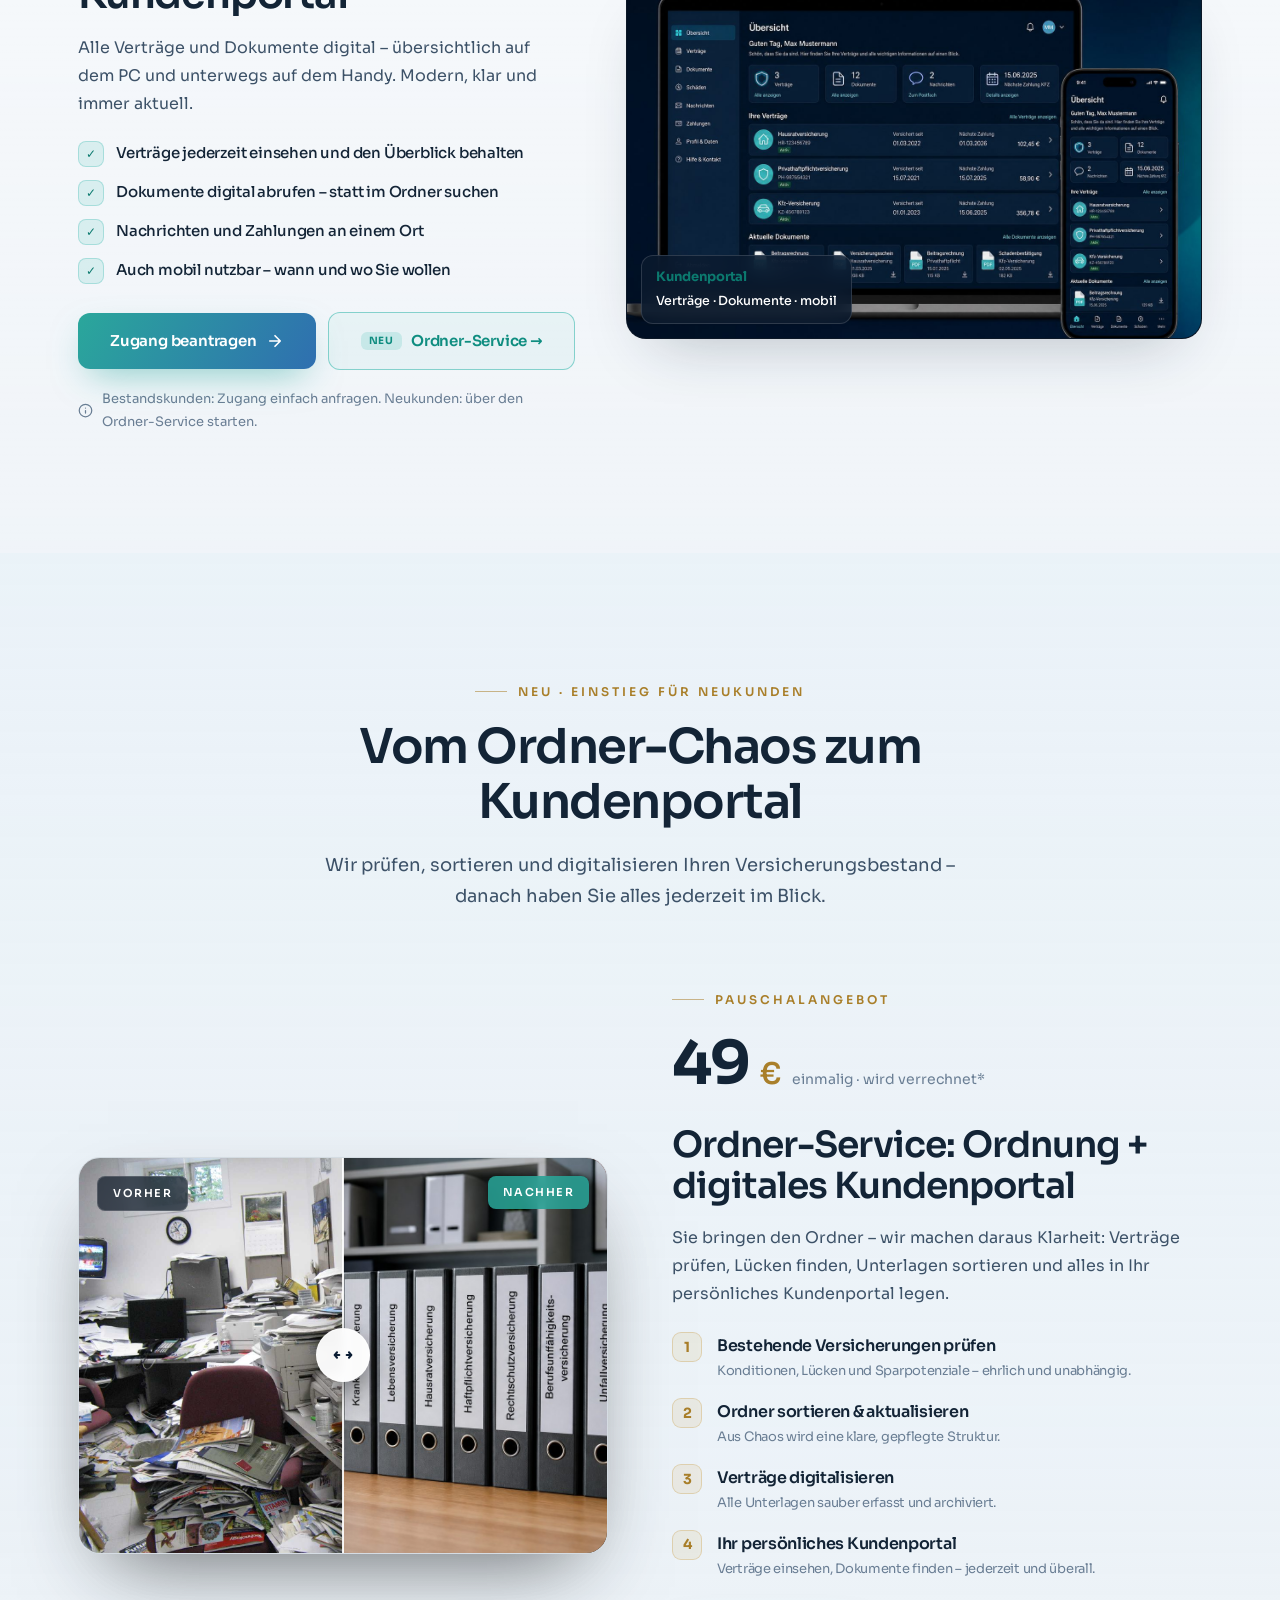
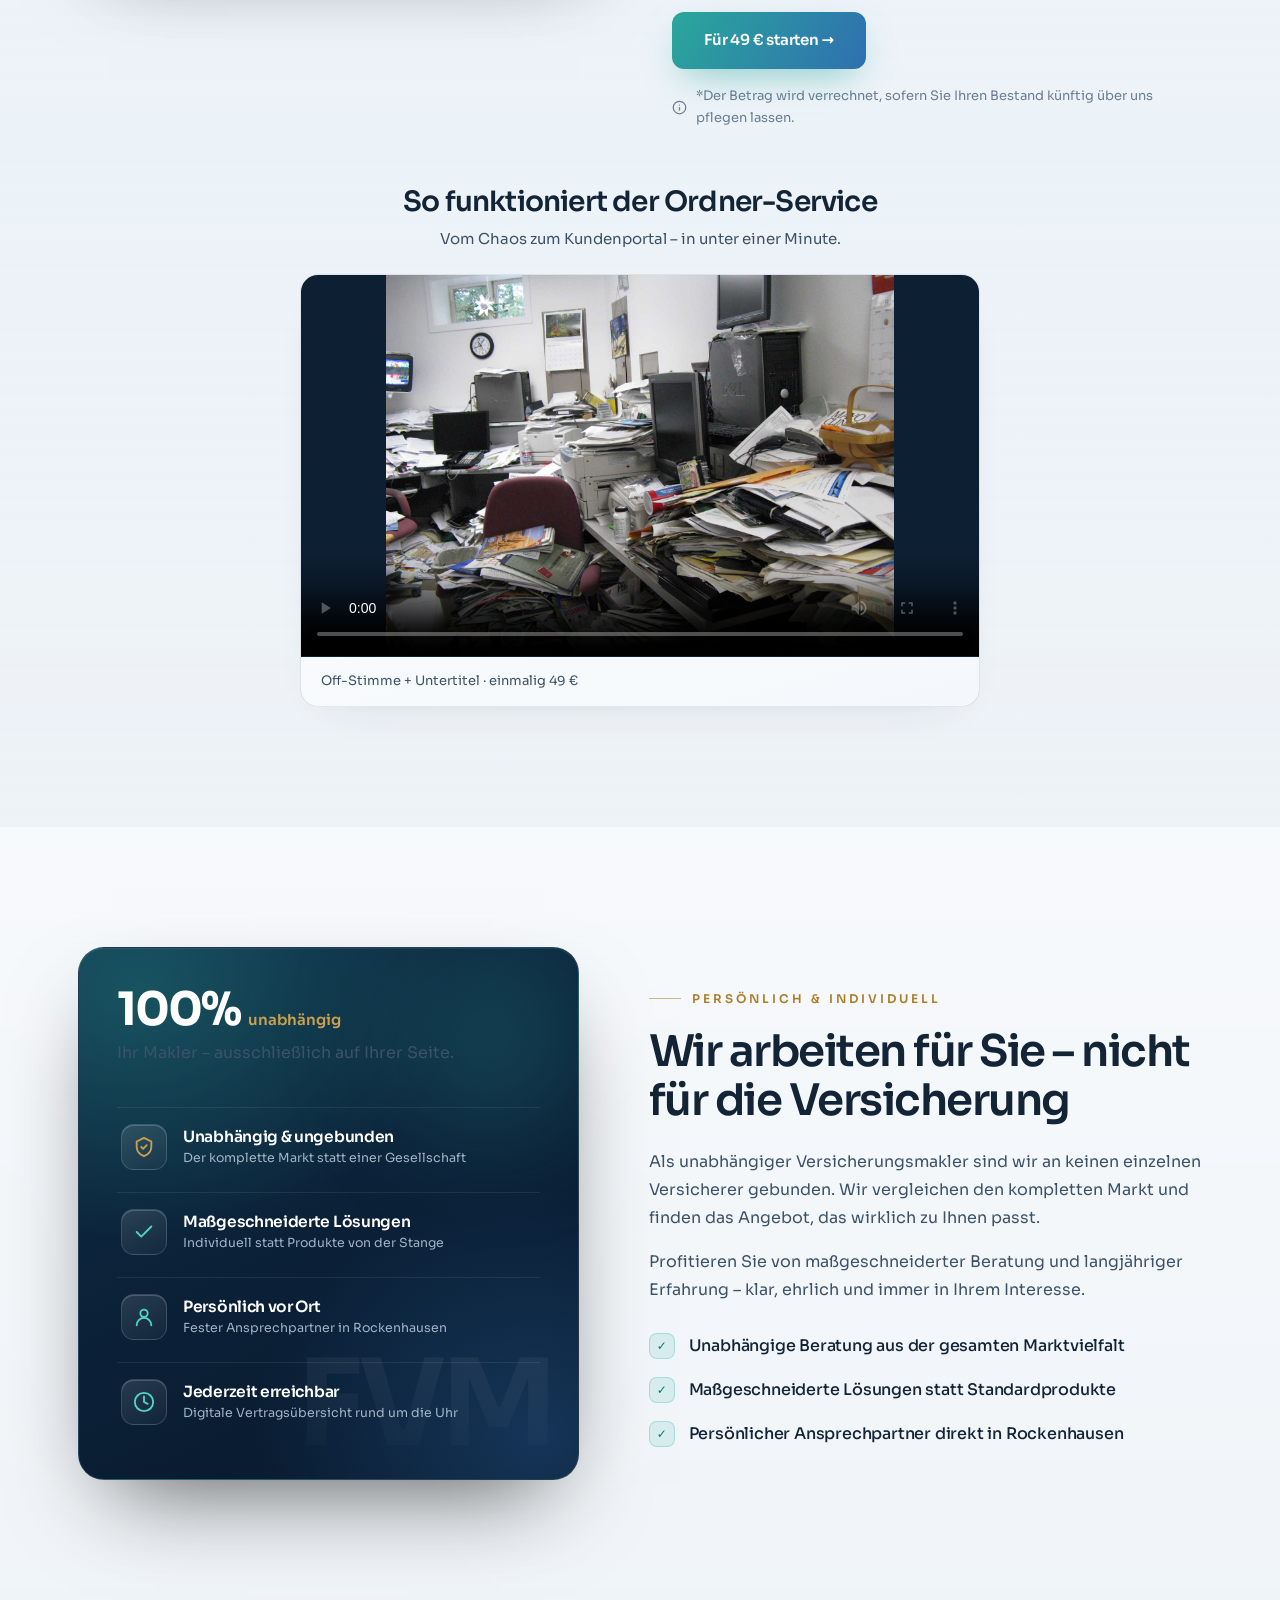
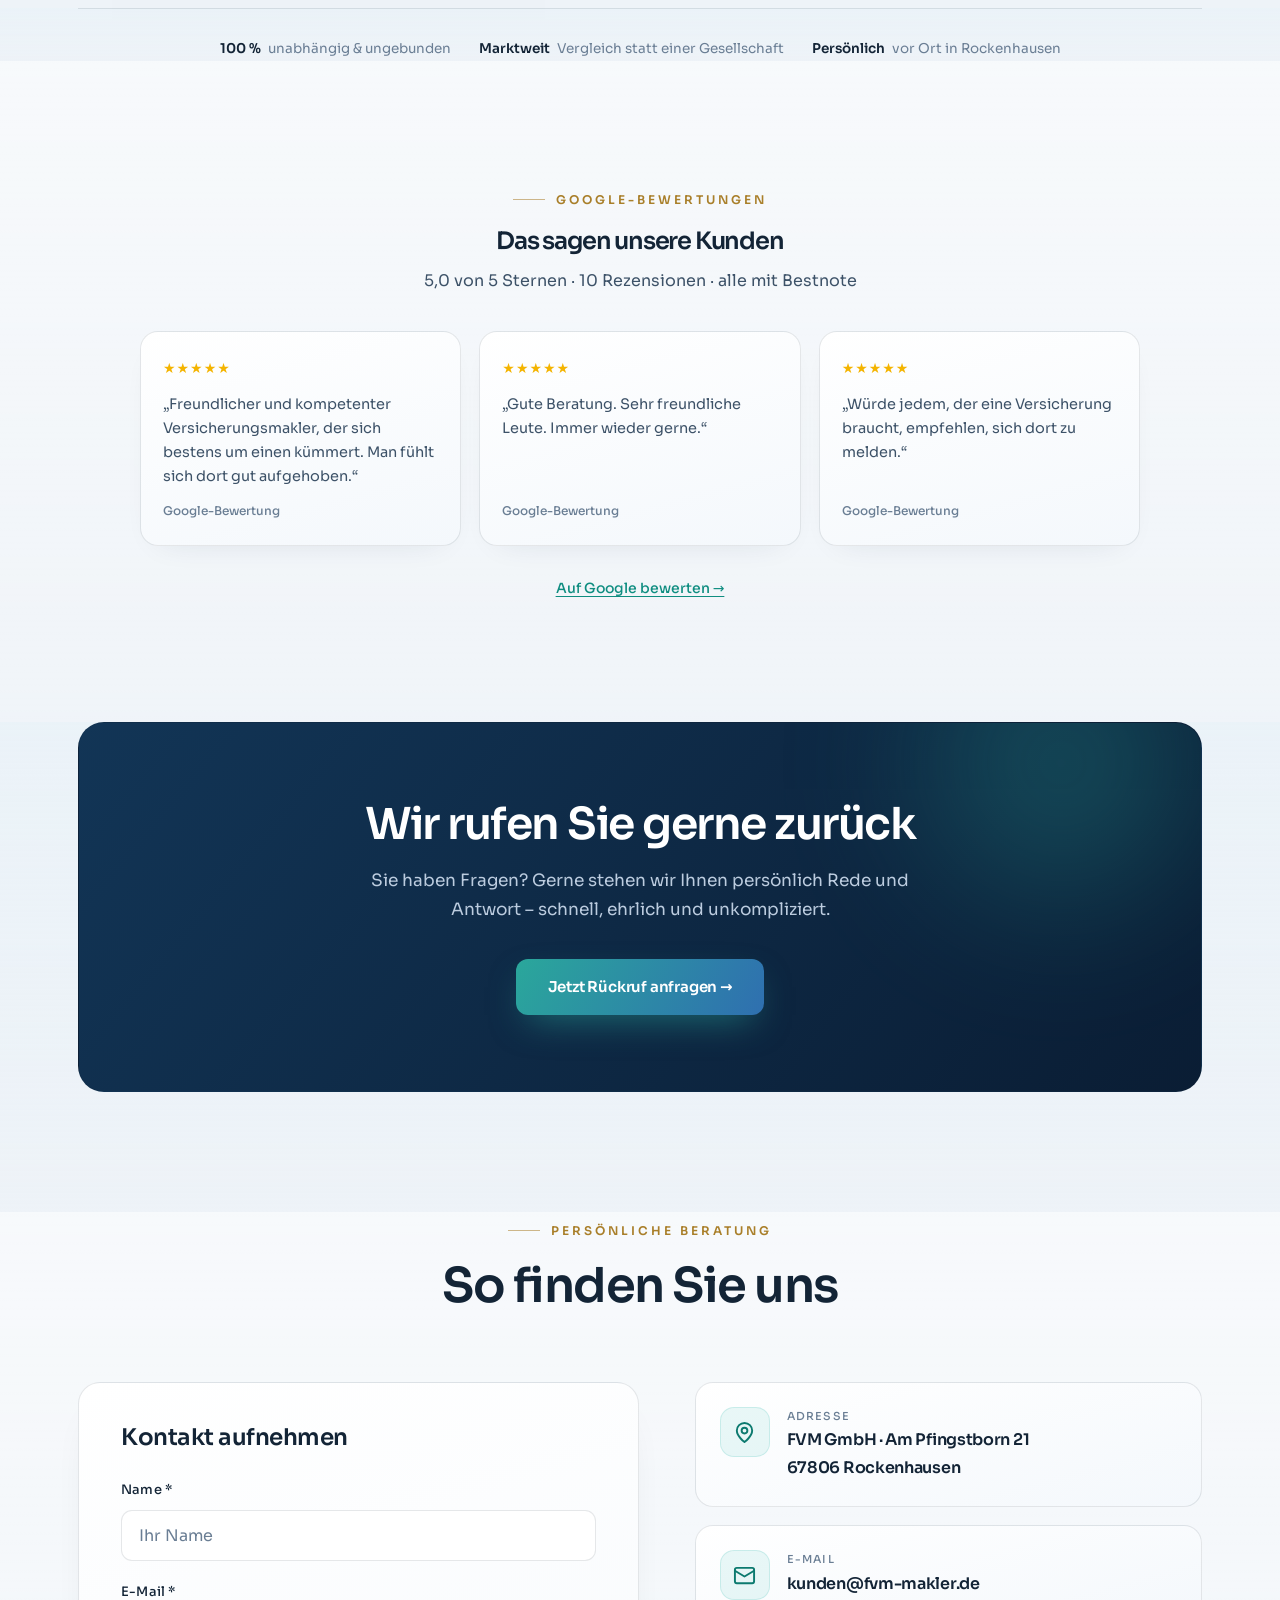
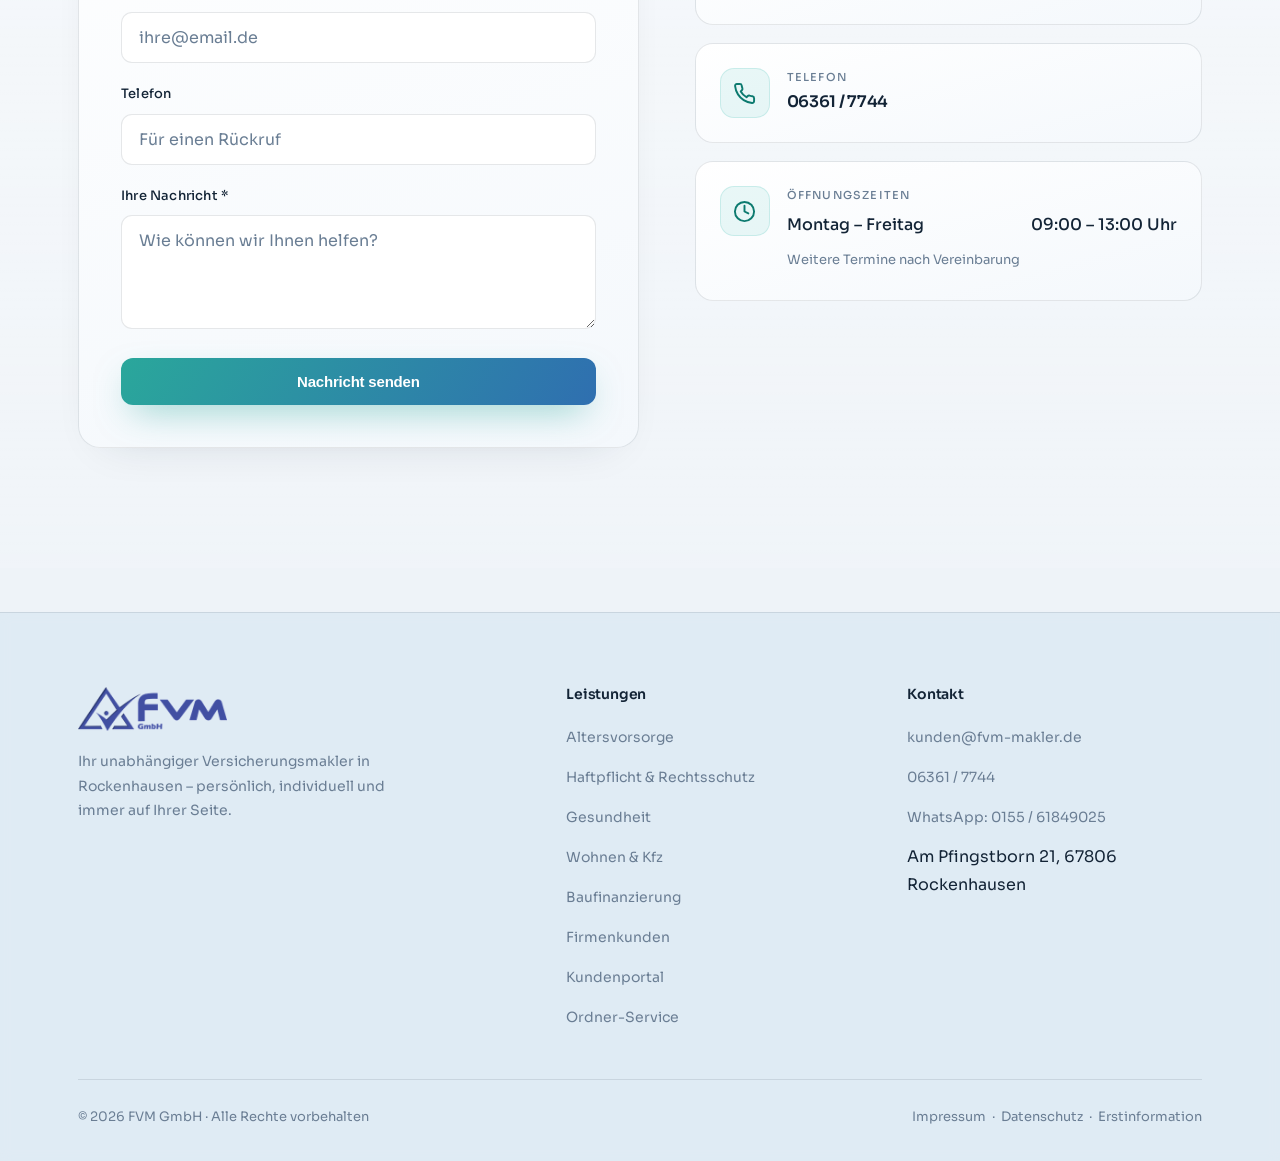
==== commit 559cbc5a: "Embed Ordner-Service promo video and replace slideshow. Co-authored-by: Cursor <cursoragent@cursor.c" ====
--- a/index.html
+++ b/index.html
@@ -173,7 +173,7 @@
 [data-theme="light"] .glass-card{box-shadow:0 22px 50px -28px rgba(19,36,54,.18),0 1px 0 rgba(255,255,255,.8) inset;border-color:rgba(19,36,54,.08)}
 [data-theme="light"] section.block:nth-of-type(odd){background:linear-gradient(180deg,rgba(255,255,255,.55),rgba(255,255,255,.15))}
 [data-theme="light"] section.block:nth-of-type(even){background:linear-gradient(180deg,rgba(232,242,248,.55),rgba(238,243,248,.2))}
-[data-theme="light"] .info-box,[data-theme="light"] .slider{box-shadow:0 18px 44px -28px rgba(19,36,54,.16)}
+[data-theme="light"] .info-box,[data-theme="light"] .story-video{box-shadow:0 18px 44px -28px rgba(19,36,54,.16)}
 [data-theme="light"] .portal-visual{box-shadow:0 28px 60px -28px rgba(19,36,54,.28)}
 [data-theme="light"] .badge{background:rgba(255,255,255,.55);backdrop-filter:blur(8px)}
 [data-theme="light"] .page-grid{opacity:.85}
@@ -271,24 +271,9 @@
 .story-head{text-align:center;margin-bottom:22px}
 .story-head h3{font-size:clamp(22px,3vw,28px);font-weight:600;margin-bottom:8px;letter-spacing:-.8px}
 .story-head p{color:var(--soft);font-size:15px}
-.slider{background:var(--card-grad);border:1px solid var(--line);border-radius:18px;overflow:hidden;touch-action:pan-y;overscroll-behavior:contain}
-.slider-stage{position:relative;background:#0d1f33;touch-action:pan-y;overscroll-behavior-x:contain;user-select:none;-webkit-user-select:none}
-.slider-stage img{width:100%;height:min(38vw,320px);max-height:320px;min-height:180px;object-fit:cover;display:block}
-.slider-btn{position:absolute;top:50%;transform:translateY(-50%);width:40px;height:40px;border-radius:50%;border:1px solid rgba(255,255,255,.25);background:rgba(10,26,47,.72);color:#fff;display:grid;place-items:center;cursor:pointer;backdrop-filter:blur(8px);transition:.25s;z-index:2}
-.slider-btn:hover{background:rgba(42,167,155,.9);border-color:transparent}
-.slider-btn.prev{left:10px}
-.slider-btn.next{right:10px}
-.slider-btn svg{width:18px;height:18px}
-.slider-body{padding:18px 20px 16px}
-.slider-step{display:inline-flex;align-items:center;gap:8px;font-size:11px;font-weight:600;letter-spacing:1.2px;text-transform:uppercase;color:var(--gold);margin-bottom:8px}
-.slider-step b{width:22px;height:22px;border-radius:7px;background:rgba(203,161,78,.14);border:1px solid rgba(203,161,78,.35);display:grid;place-items:center;font-size:11px}
-.slider-body h4{font-size:17px;font-weight:600;margin-bottom:6px;letter-spacing:-.3px}
-.slider-body p{font-size:14px;color:var(--soft);font-weight:400;line-height:1.55;margin:0;min-height:2.8em}
-.slider-nav{display:flex;align-items:center;justify-content:space-between;gap:12px;padding:0 20px 16px}
-.slider-dots{display:flex;gap:7px;align-items:center}
-.slider-dots button{width:8px;height:8px;border-radius:50%;border:none;padding:0;background:var(--line);cursor:pointer;transition:.25s}
-.slider-dots button[aria-current="true"]{background:var(--gold);width:20px;border-radius:999px}
-.slider-count{font-size:12px;color:var(--muted);font-weight:500;letter-spacing:.3px}
+.story-video{background:var(--card-grad);border:1px solid var(--line);border-radius:18px;overflow:hidden}
+.story-video video{width:100%;display:block;aspect-ratio:16/9;background:#0d1f33}
+.story-video-caption{padding:14px 20px 16px;font-size:13px;color:var(--soft);line-height:1.5}
 .gc-row.wa .ic{background:rgba(37,211,102,.14);color:#25d366;border-color:rgba(37,211,102,.28)}
 .gc-row.wa .v{color:var(--ink)}
 [data-theme="dark"] .gc-row.wa .v{color:#fff}
@@ -310,10 +295,7 @@
 @media(max-width:900px){.portal{grid-template-columns:1fr;gap:28px}.portal-copy{order:1}.portal-visual{order:2}}
 @media(max-width:640px){
   .story{margin-top:36px}
-  .slider-stage img{height:200px;min-height:180px;max-height:220px}
-  .slider-btn{width:36px;height:36px}
-  .slider-body{padding:14px 16px 12px}
-  .slider-nav{padding:0 16px 14px}
+  .story-video-caption{padding:12px 16px 14px;font-size:12.5px}
   .portal-visual .badge-float{left:10px;bottom:10px;padding:8px 12px;font-size:12px}
 }
 
@@ -584,27 +566,20 @@
     <div class="story reveal">
       <div class="story-head">
         <h3>So funktioniert der Ordner-Service</h3>
-        <p>Vom ersten Ordner bis zur Digitalisierung – in fünf klaren Schritten.</p>
-      </div>
-      <div class="slider" id="story-slider" aria-roledescription="Karussell">
-        <div class="slider-stage">
-          <button type="button" class="slider-btn prev" id="story-prev" aria-label="Vorheriger Schritt">
-            <svg viewBox="0 0 24 24" fill="none" stroke="currentColor" stroke-width="2.2" stroke-linecap="round" stroke-linejoin="round"><path d="m15 18-6-6 6-6"/></svg>
-          </button>
-          <img id="story-img" src="assets/ordner-01-chaos.jpg" alt="Ungeordnete Versicherungsunterlagen" width="1600" height="900">
-          <button type="button" class="slider-btn next" id="story-next" aria-label="Nächster Schritt">
-            <svg viewBox="0 0 24 24" fill="none" stroke="currentColor" stroke-width="2.2" stroke-linecap="round" stroke-linejoin="round"><path d="m9 18 6-6-6-6"/></svg>
-          </button>
-        </div>
-        <div class="slider-body">
-          <div class="slider-step"><b id="story-num">1</b> <span id="story-label">Ausgangslage</span></div>
-          <h4 id="story-title">Der Ordner-Chaos</h4>
-          <p id="story-text">Policen, Nachträge und Rechnungen – oft über Jahre verteilt und schwer zu überblicken.</p>
-        </div>
-        <div class="slider-nav">
-          <div class="slider-dots" id="story-dots" role="tablist" aria-label="Schritte"></div>
-          <div class="slider-count"><span id="story-pos">1</span> / 5</div>
-        </div>
+        <p>Vom Chaos zum Kundenportal – in unter einer Minute.</p>
+      </div>
+      <div class="story-video">
+        <video
+          controls
+          playsinline
+          preload="metadata"
+          poster="assets/ordner-01-chaos.jpg"
+          title="Ordner-Service: Vom Papierordner zum digitalen Kundenportal"
+        >
+          <source src="assets/ordner-service.mp4" type="video/mp4">
+          Ihr Browser unterstützt kein HTML5-Video.
+        </video>
+        <p class="story-video-caption">Off-Stimme + Untertitel · einmalig 49&nbsp;€</p>
       </div>
     </div>
   </div>
@@ -799,7 +774,7 @@
   },{passive:true});
   document.addEventListener('touchmove',e=>{
     if(!e.touches[0]||e.touches.length>1)return;
-    if(e.target.closest('.slider-stage,.navlinks.open'))return;
+    if(e.target.closest('.navlinks.open'))return;
     const dx=e.touches[0].clientX-sx;
     const dy=e.touches[0].clientY-sy;
     if(!axis){
@@ -862,74 +837,6 @@
   ba.addEventListener('pointerup',()=>{dragging=false});
   ba.addEventListener('pointercancel',()=>{dragging=false});
 })();
-const storySlides=[
-  {src:'assets/ordner-01-chaos.jpg',alt:'Ungeordnete Versicherungsunterlagen',label:'Ausgangslage',title:'Der Ordner-Chaos',text:'Policen, Nachträge und Rechnungen – oft über Jahre verteilt und schwer zu überblicken.'},
-  {src:'assets/ordner-02-uebergabe.jpg',alt:'Übergabe der Unterlagen an den Makler',label:'Übergabe',title:'Sie geben ab – wir übernehmen',text:'Persönlich in Rockenhausen oder per Absprache. Einmal abgeben reicht.'},
-  {src:'assets/ordner-03-pruefen.jpg',alt:'Prüfung der Versicherungsverträge',label:'Prüfung',title:'Verträge unter die Lupe',text:'Wir prüfen Ihren Bestand auf Sinn, Lücken und bessere Alternativen am Markt.'},
-  {src:'assets/ordner-04-ordnen.jpg',alt:'Sauber sortierte Versicherungsordner',label:'Ordnung',title:'Alles an seinem Platz',text:'Strukturierte Ordner statt Zettelwirtschaft – für Sie und für uns als Makler.'},
-  {src:'assets/ordner-05-digital.jpg',alt:'Digitalisierung der Versicherungsdokumente',label:'Digitalisierung',title:'Papier wird digital',text:'Ihre Unterlagen werden erfasst und sicher abgelegt – kein Suchen mehr in Stapeln.'}
-];
-(function(){
-  const root=document.getElementById('story-slider');
-  if(!root)return;
-  const img=document.getElementById('story-img');
-  const num=document.getElementById('story-num');
-  const label=document.getElementById('story-label');
-  const title=document.getElementById('story-title');
-  const text=document.getElementById('story-text');
-  const pos=document.getElementById('story-pos');
-  const dots=document.getElementById('story-dots');
-  const totalEl=root.querySelector('.slider-count');
-  if(totalEl)totalEl.innerHTML='<span id="story-pos">1</span> / '+storySlides.length;
-  let i=0;
-  storySlides.forEach((_,idx)=>{
-    const b=document.createElement('button');
-    b.type='button';
-    b.setAttribute('aria-label','Schritt '+(idx+1));
-    b.addEventListener('click',()=>go(idx));
-    dots.appendChild(b);
-  });
-  function go(n){
-    i=(n+storySlides.length)%storySlides.length;
-    const s=storySlides[i];
-    img.src=s.src;img.alt=s.alt;
-    num.textContent=String(i+1);
-    label.textContent=s.label;
-    title.textContent=s.title;
-    text.textContent=s.text;
-    const posNow=document.getElementById('story-pos');
-    if(posNow)posNow.textContent=String(i+1);
-    [...dots.children].forEach((d,di)=>d.setAttribute('aria-current',di===i?'true':'false'));
-  }
-  document.getElementById('story-prev').addEventListener('click',()=>go(i-1));
-  document.getElementById('story-next').addEventListener('click',()=>go(i+1));
-  let tx=0,ty=0,locking=false,axis=null;
-  const stage=root.querySelector('.slider-stage')||root;
-  stage.addEventListener('touchstart',e=>{
-    const t=e.changedTouches[0];
-    tx=t.clientX;ty=t.clientY;locking=false;axis=null;
-  },{passive:true});
-  stage.addEventListener('touchmove',e=>{
-    if(!e.touches[0])return;
-    const dx=e.touches[0].clientX-tx;
-    const dy=e.touches[0].clientY-ty;
-    if(!axis){
-      if(Math.abs(dx)<8&&Math.abs(dy)<8)return;
-      axis=Math.abs(dx)>Math.abs(dy)?'x':'y';
-    }
-    if(axis==='x'){
-      locking=true;
-      e.preventDefault();
-    }
-  },{passive:false});
-  stage.addEventListener('touchend',e=>{
-    if(axis!=='x'&&!locking){axis=null;return;}
-    const dx=e.changedTouches[0].clientX-tx;
-    if(Math.abs(dx)>48)go(i+(dx<0?1:-1));
-    axis=null;locking=false;
-  },{passive:true});
-  go(0);
-})();
 </script>
 </body>
 </html>
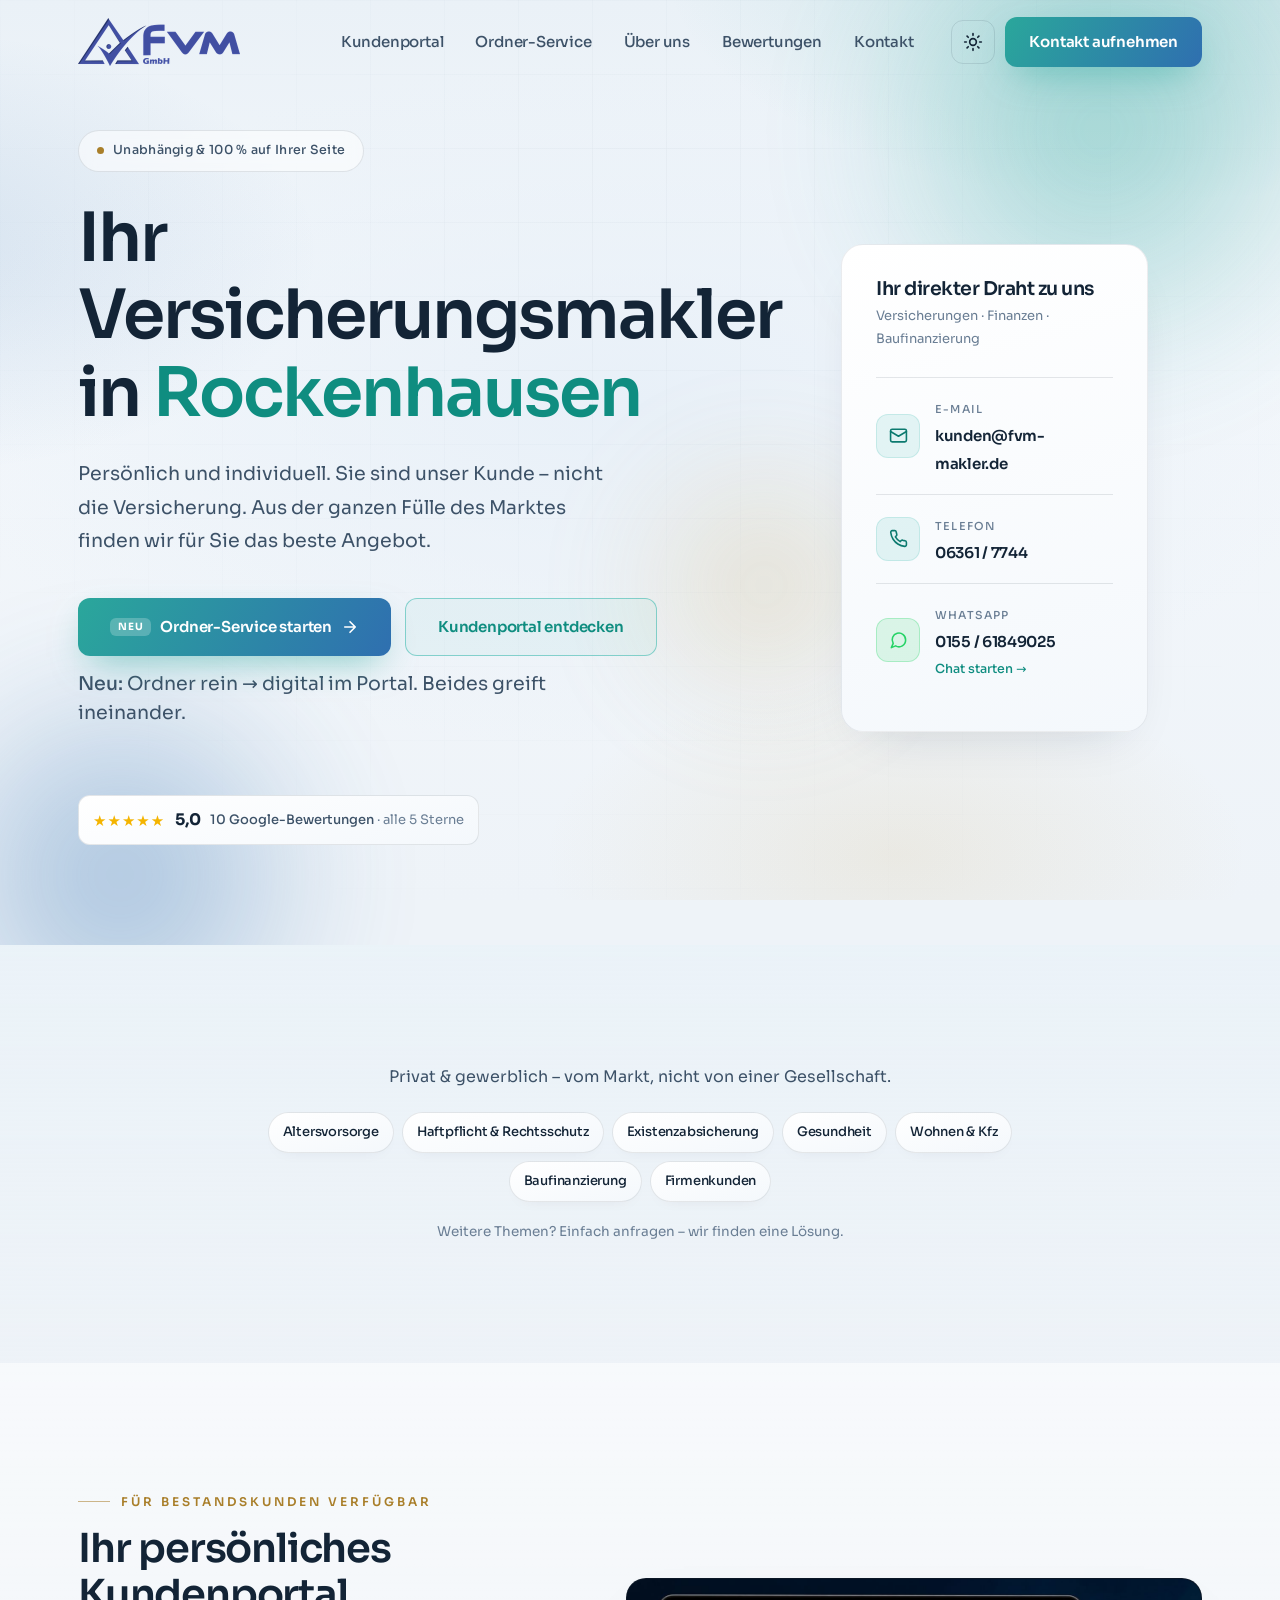
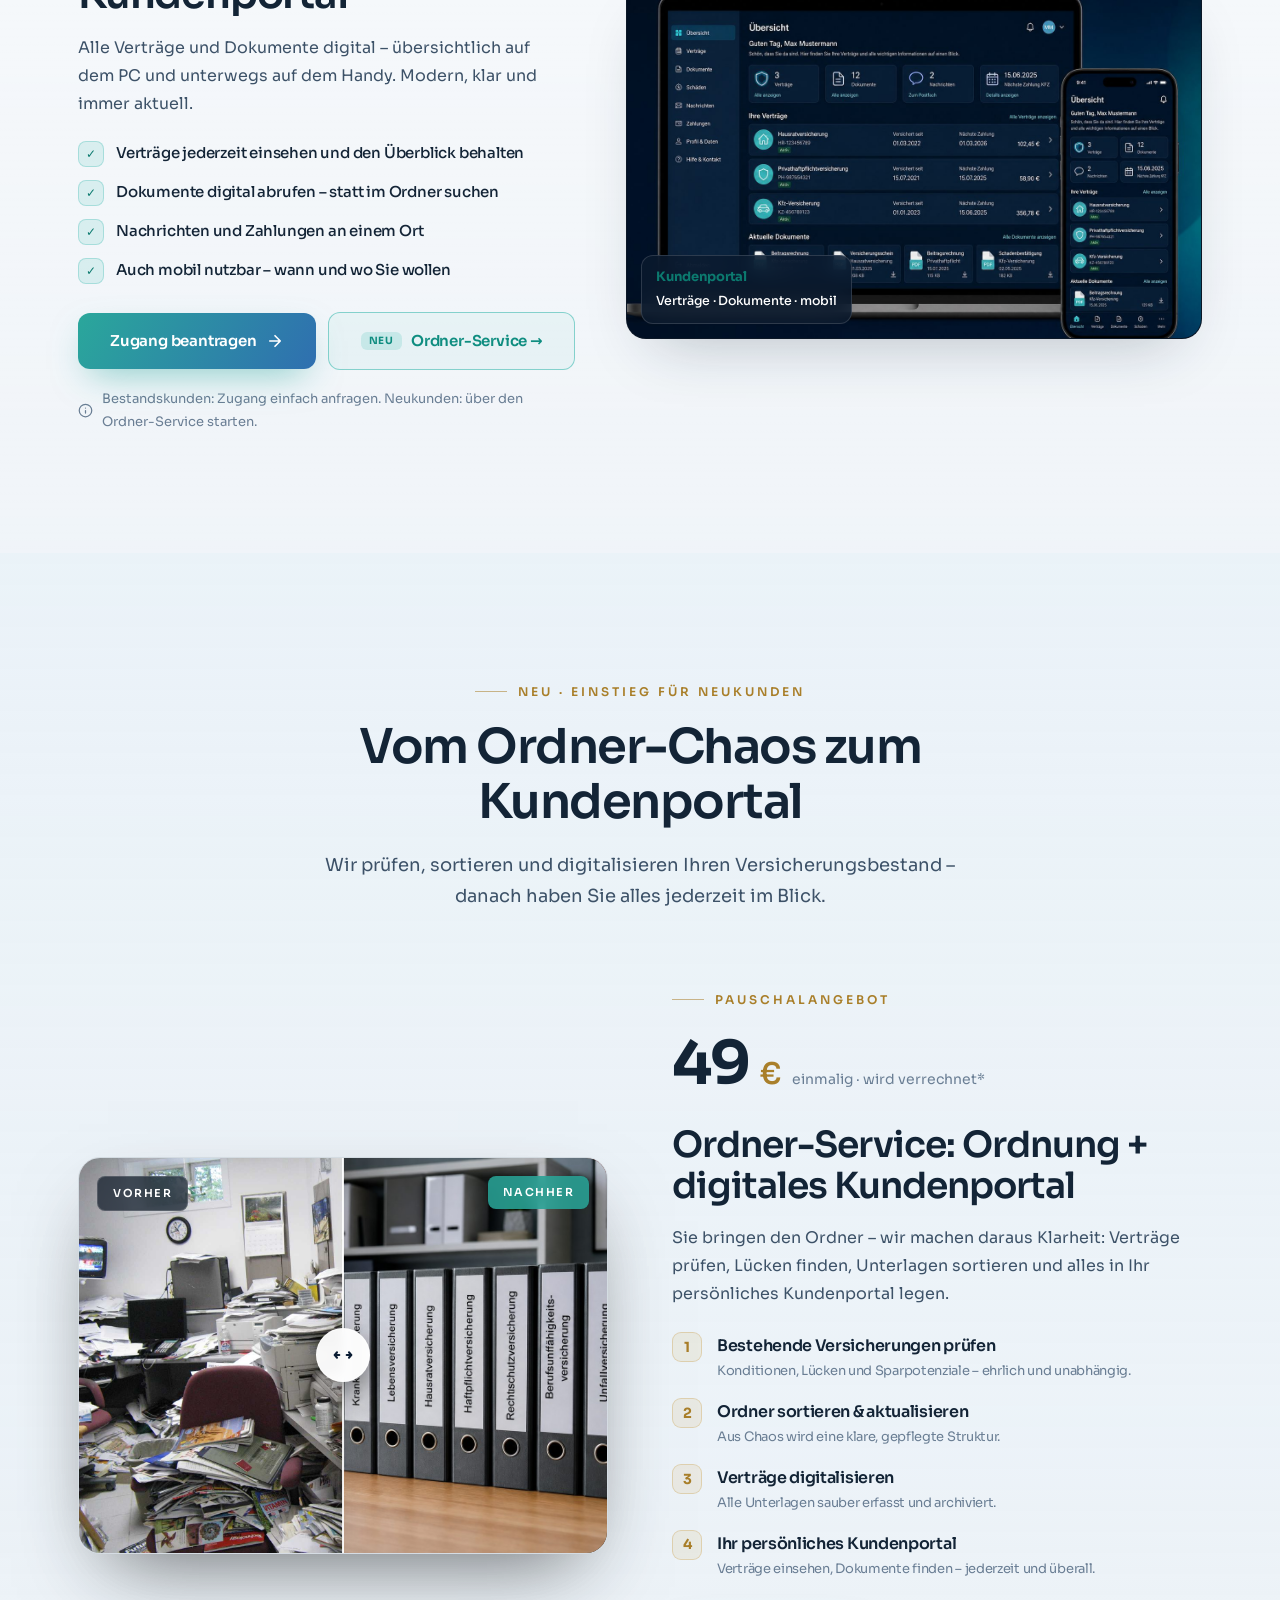
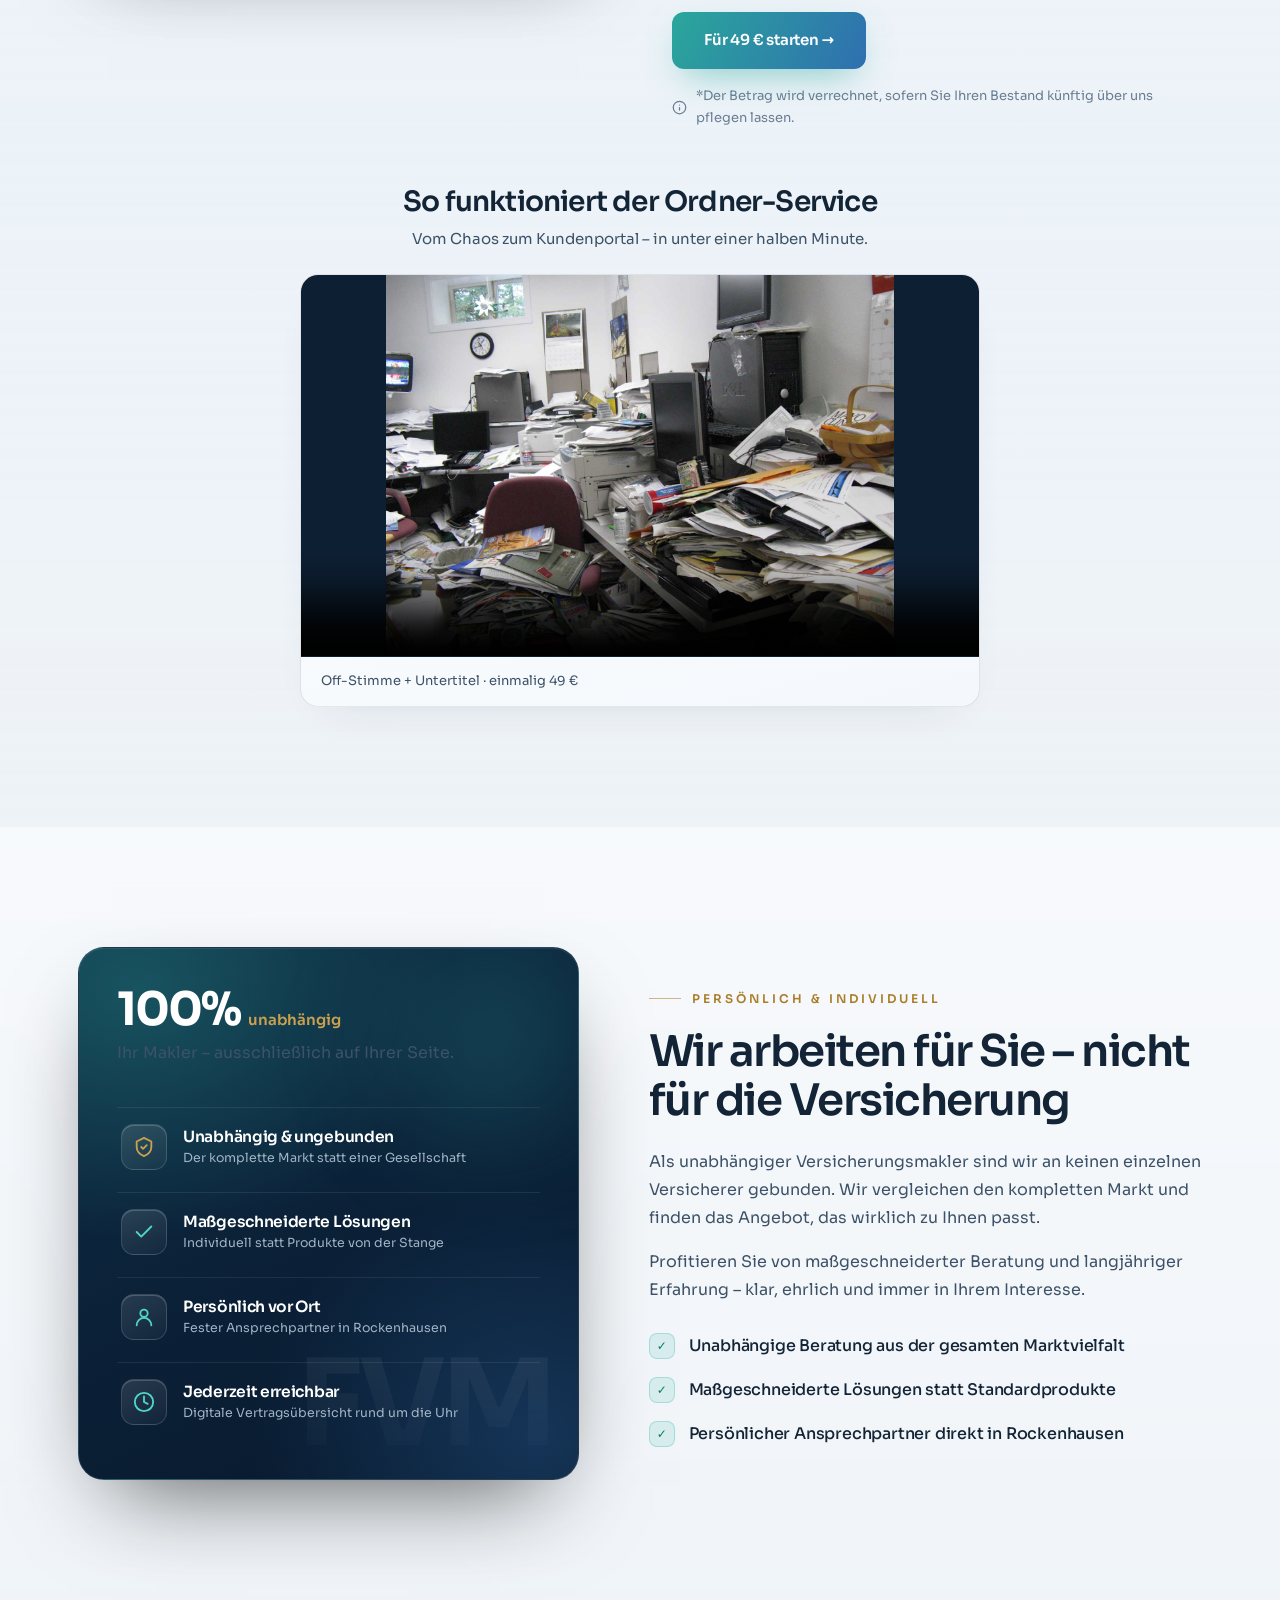
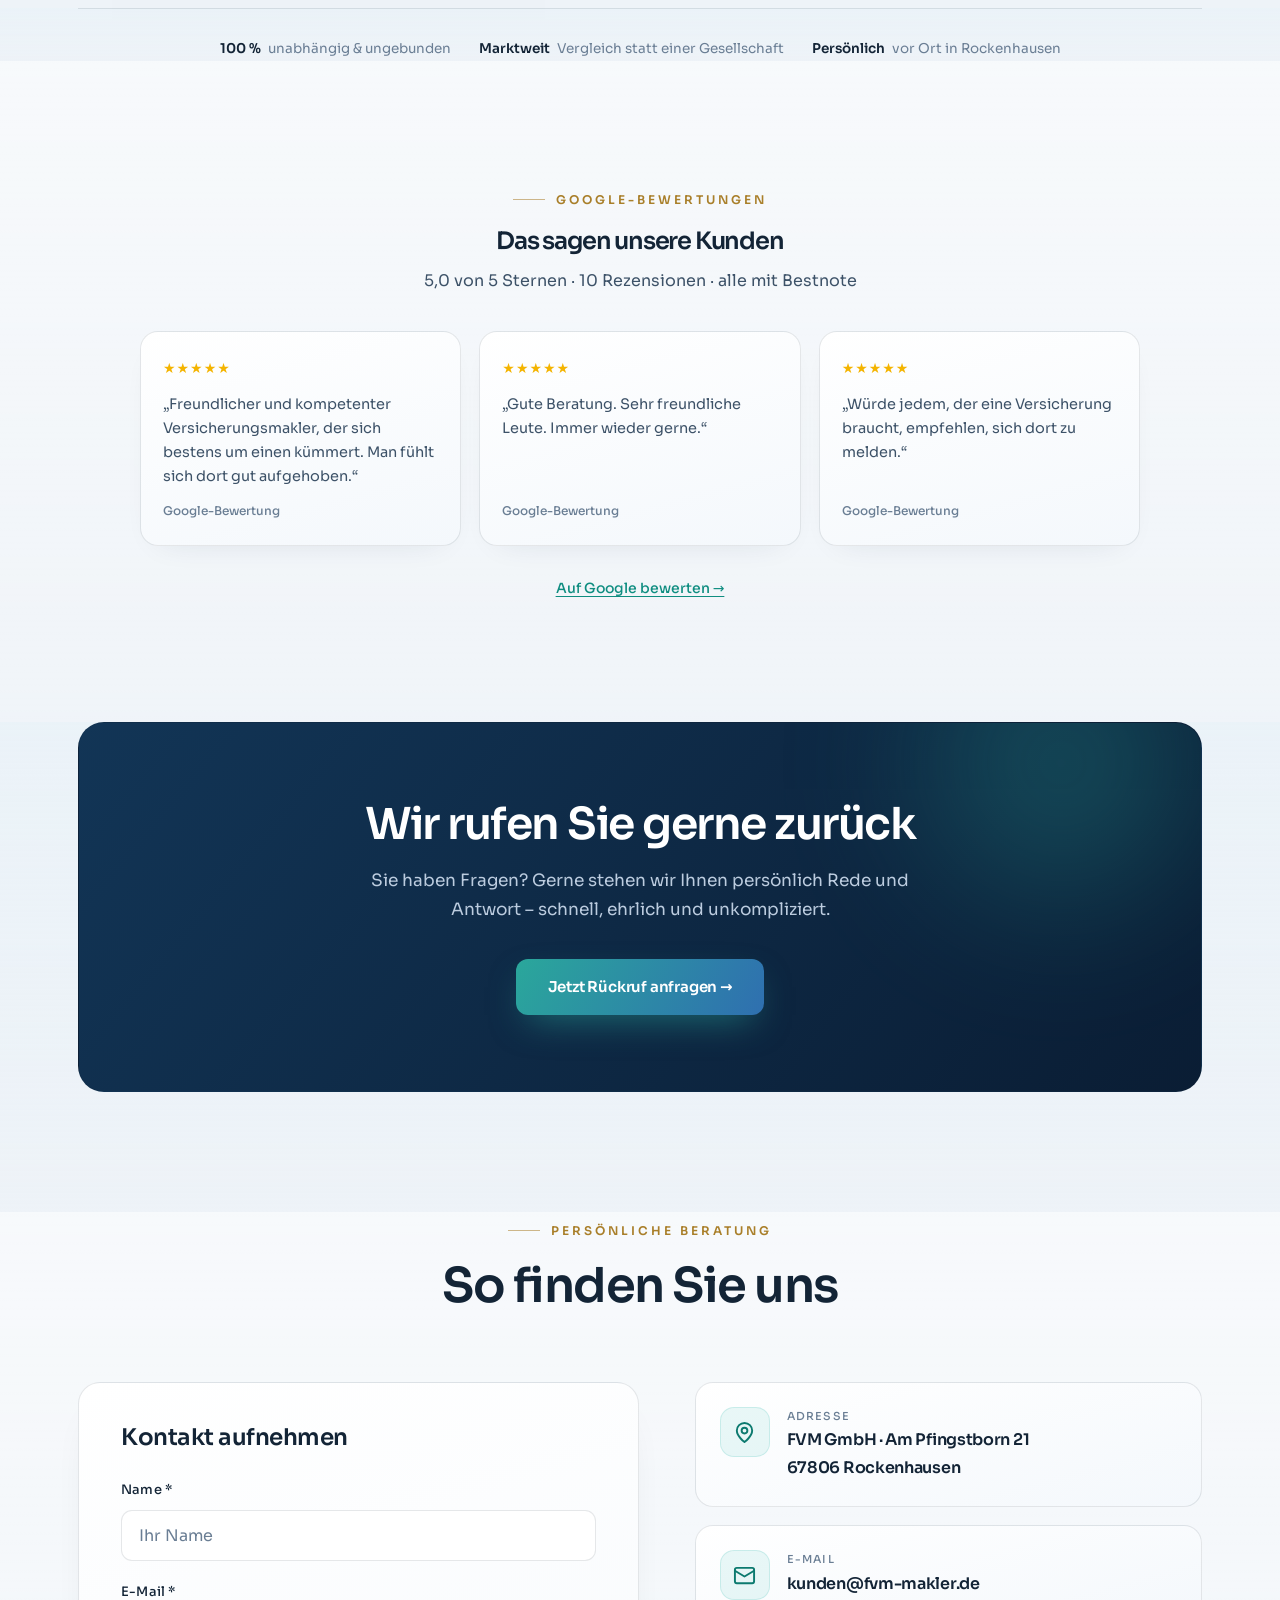
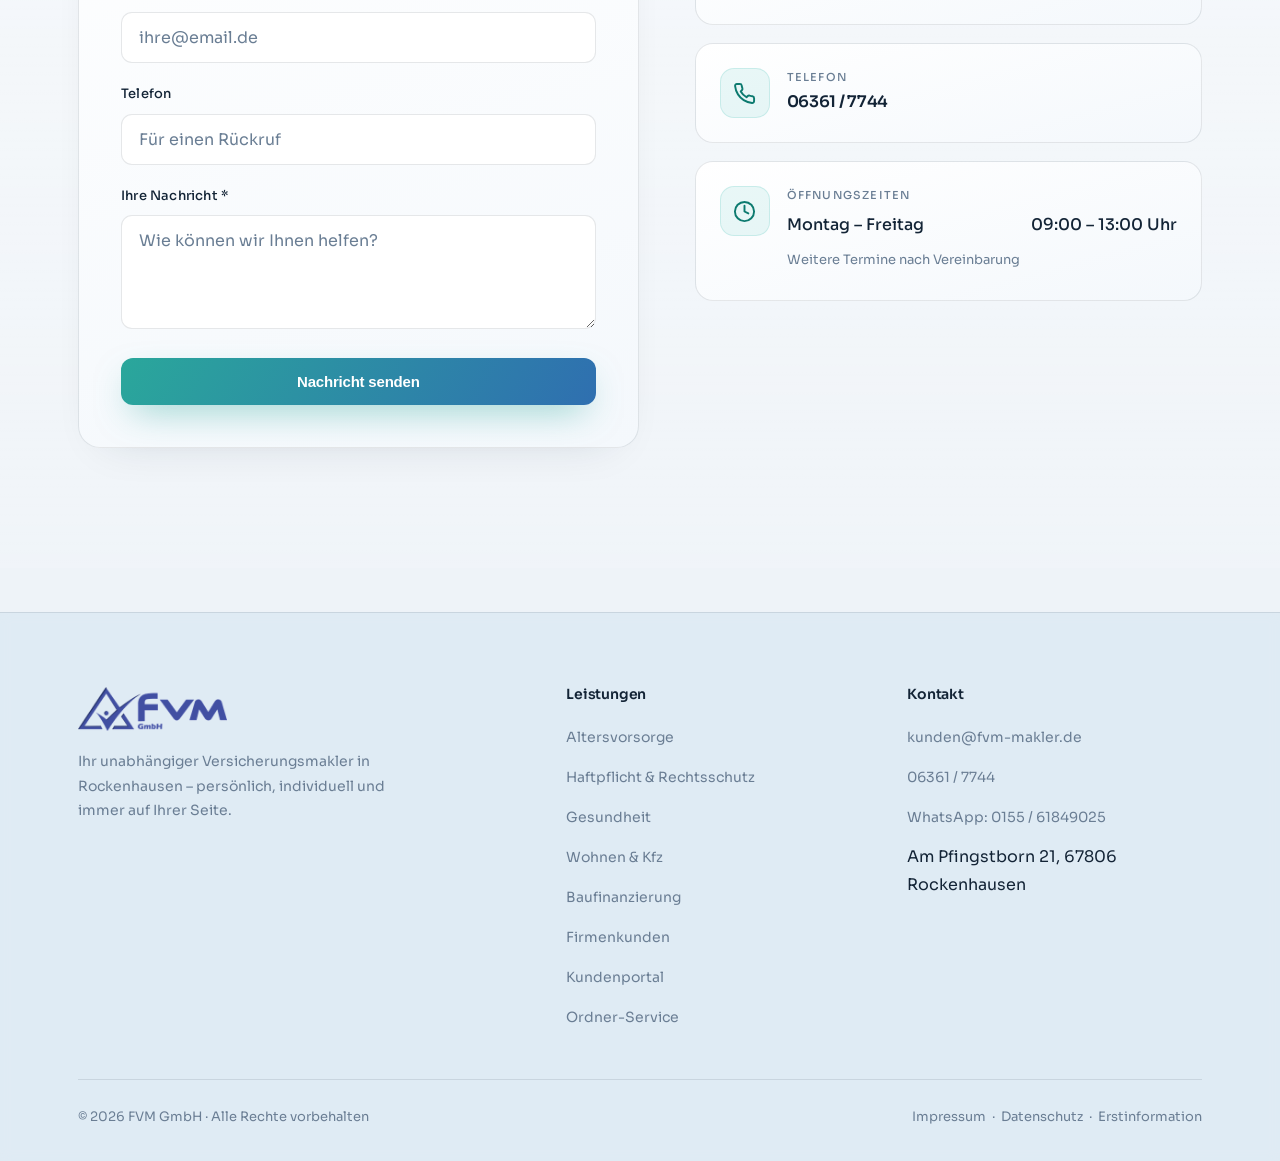
==== commit 480952fb: "Calm Ken Burns zoom and tighten Ordner-Service video to ~26s. Co-authored-by: Cursor <cursoragent@cu" ====
--- a/index.html
+++ b/index.html
@@ -566,7 +566,7 @@
     <div class="story reveal">
       <div class="story-head">
         <h3>So funktioniert der Ordner-Service</h3>
-        <p>Vom Chaos zum Kundenportal – in unter einer Minute.</p>
+        <p>Vom Chaos zum Kundenportal – in unter einer halben Minute.</p>
       </div>
       <div class="story-video">
         <video
@@ -576,7 +576,7 @@
           poster="assets/ordner-01-chaos.jpg"
           title="Ordner-Service: Vom Papierordner zum digitalen Kundenportal"
         >
-          <source src="assets/ordner-service.mp4" type="video/mp4">
+          <source src="assets/ordner-service.mp4?v=2" type="video/mp4">
           Ihr Browser unterstützt kein HTML5-Video.
         </video>
         <p class="story-video-caption">Off-Stimme + Untertitel · einmalig 49&nbsp;€</p>
